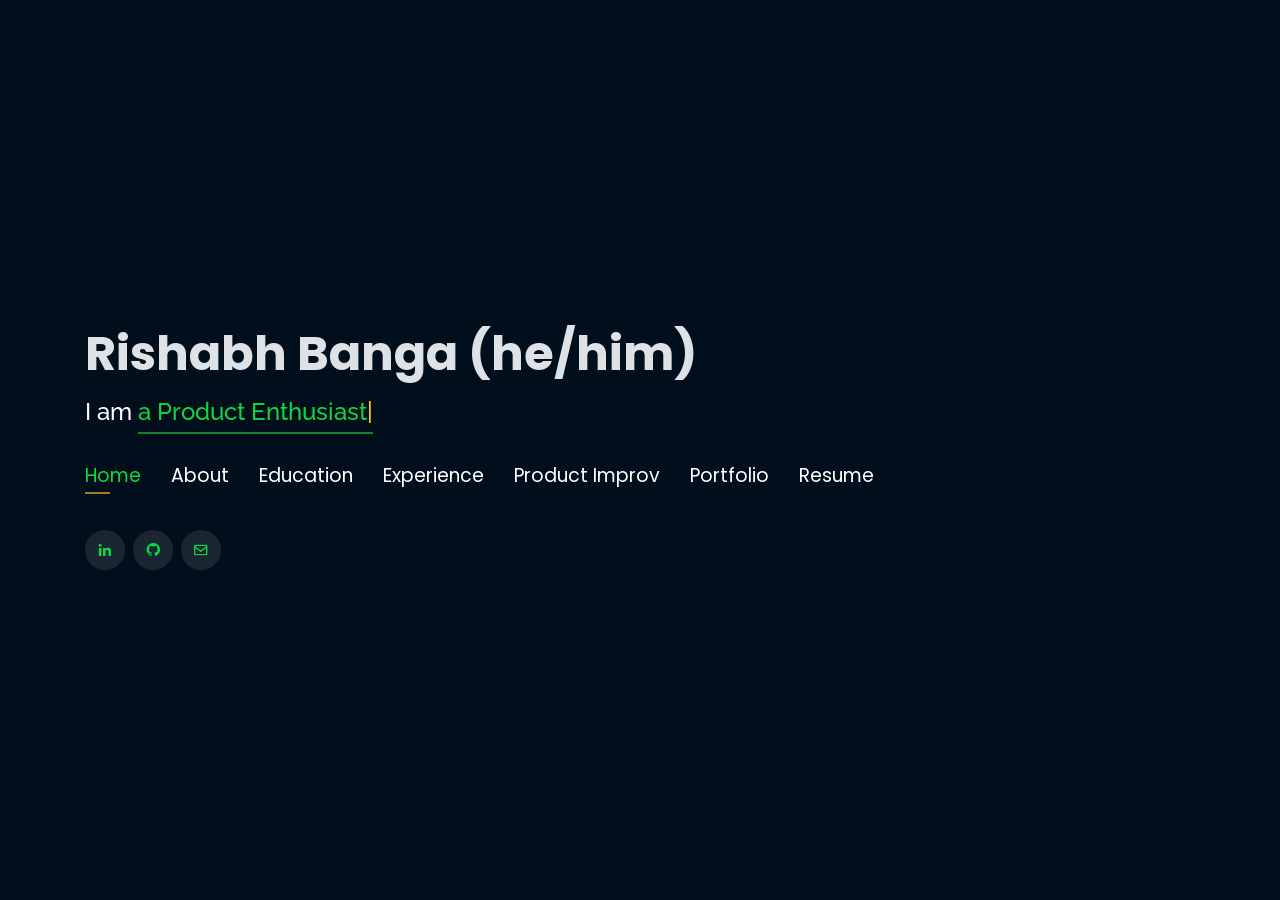
==== index.html @ 18cd90dc "Update index.html" ====
<!DOCTYPE html>
<html lang="en">

<head>
    <link rel="icon" type="image/png" href="/asests/img/favicon.png" />
    <meta charset="utf-8">
    <meta content="width=device-width, initial-scale=1.0" name="viewport">
    <title>Rishabh Banga | Portfolio | AI, ML, Web3, NFT, Marketplace | Product Manager</title>
    <meta name="description" content=" Explore Rishabh Banga's portfolio showcasing projects in AI, ML, Web3, NFT, and Marketplace domains. Experienced Product Manager driving innovation and strategic planning.">
    <meta name="keywords" content="Rishabh Banga, Portfolio, Product Manager, AI, ML, Web3, NFT, Marketplace, TuLearning, NASA, Microsoft, Hacker's Tribe Foundation, Ericsson">
    <!-- Google Fonts -->
    <link href="https://fonts.googleapis.com/css?family=Open+Sans:300,300i,400,400i,600,600i,700,700i|Raleway:300,300i,400,400i,500,500i,600,600i,700,700i|Poppins:300,300i,400,400i,500,500i,600,600i,700,700i" rel="stylesheet">
    <!-- Vendor CSS Files -->
    <link href="assets/vendor/bootstrap/css/bootstrap.min.css" rel="stylesheet">
    <link href="assets/vendor/bootstrap-icons/bootstrap-icons.css" rel="stylesheet">
    <link href="assets/vendor/boxicons/css/boxicons.min.css" rel="stylesheet">
    <link href="assets/vendor/venobox/venobox.css" rel="stylesheet">
    <!-- Template Main CSS File -->
    <link href="assets/css/style.css" rel="stylesheet">
    <!-- =======================================================
  * Template Name: Personal - v1.0.1
  * Template URL: https://bootstrapmade.com/personal-free-resume-bootstrap-template/
  * Author: BootstrapMade.com
  * License: https://bootstrapmade.com/license/
  ======================================================== -->
</head>

<body>
    <!-- ======= Header ======= -->
    <header id="header" class="header-tops">
        <div id="tsparticles"></div>
        <div class="container">
            <h1><a href="index.html">Rishabh Banga (he/him)</a></h1>
            <h2 style="color:#fff">I am <span class="typing" style="color:#12D640"></span></h2>
            <nav class="nav-menu d-none d-lg-block">
                <ul>
                    <li class="active"><a href="#header"> <span>Home</span></a></li>
                    <li><a href="#about"><span>About</span></a></li>
                    <li><a href="#education"> <span>Education</span></a></li>
                    <li><a href="#experience"> <span>Experience</span></a></li>
                    <li><a href="#improv"> <span>Product Improv</span></a></li>
                    <li><a href="#portfolio"> <span>Portfolio</span></a></li>
                    
                    <!-- <li><a href="#skills"> <span>Skills</span></a></li> -->
                    <li><a href="https://bit.ly/42FSwHD" target="_blank"> <span>Resume</span></a></li>
                    <!-- <li><a href="#contact"> <span>Contact</span></a></li> -->
                    <!-- TODO - Community Involvement & Awards? -->
                </ul>
            </nav><!-- .nav-menu -->
            <div class="social-links">
                <a href="https://www.linkedin.com/in/rishabhbanga" target="_blank" class="linkedin"><i class="bx bxl-linkedin"></i></a>
                <a href="https://www.github.com/rishabhbanga" target="_blank" class="github"><i class="bx bxl-github"></i></a>
                <a href="mailto:rishabhbanga@cmu.edu" target="_blank" class="info-box"><i class="bx bx-envelope"></i></a>
                <!-- <a href="tel:+16502907929" target="_blank" class="info-box"><i class="bx bx-phone-call"></i></a> -->
            </div>
        </div>
    </header><!-- End Header -->
    <!-- ======= About Section ======= -->
    <section id="about" class="about">
        <!-- ======= About Me ======= -->
        <div class="about-me container">
            <div class="section-title">
                <h2>About</h2>
            </div>
            <div class="row">
                <div class="col-lg-4" data-aos="fade-right">
                    <img src="assets/img/me.png" class="img-fluid" alt="">
                </div>
                <div class="col-lg-8 pt-4 pt-lg-0 content" data-aos="fade-left">
                    <h3>Rishabh Banga: Passionate Product Manager and Tech Innovator</h3>
                    <p>Rishabh is a dynamic and innovative product manager with a proven track record of spearheading successful projects and ventures across diverse industries. With eight years of professional experience as a Founder, Engineer, and Product Manager, Rishabh has emerged as a thought leader in the tech industry.</p>

                    <p>Currently leading product development at TuLearning, Rishabh has demonstrated his ability to navigate complex challenges and drive strategic initiatives. He has led the product roadmap and life cycle for a multi-platform B2B marketplace for AI Avatar solutions, showcasing his expertise in product strategy and execution.</p>

                    <p>Throughout his career, Rishabh has been deeply committed to user-centricity, sustainability, and innovation. Whether it's validating proof of concepts, leading automation projects, or mentoring student teams, he consistently seeks to push boundaries and deliver impactful solutions.</p>

                    <p>Rishabh's passion for innovation extends beyond his professional endeavors. As a graduate student at Carnegie Mellon University, he has collaborated on cutting-edge projects, including creating user personas and high-fidelity prototypes for Web 3 and AI products. He has also explored the emerging space of Web3 (Non-Fungible tokens) through independent studies, showcasing his adaptability and eagerness to stay at the forefront of technological advancements.</p>

                    <p>As co-founder of IntelliGen, he spearheads a vibrant AI community connecting researchers, founders, and other ecosystem players, achieving an impressive 20% monthly growth. Recognized as a leader in innovation, Rishabh is a proud member of the prestigious Intel Software Innovator Program, where he showcases cutting-edge tech. Moreover, he passionately mentors startups as part of Hack for Earth, Baylor University, and MIT Solve, driving global social impact innovation.</p>

                    <div class="row">
                        <div class="col-lg-6">
                            <ul>
                                <li><i class="icofont-rounded-right"></i> <strong>Location:</strong> Bay Area, CA</li>
                            </ul>
                        </div>
                        <div class="col-lg-6">
                            <ul>
                                <li><i class="icofont-rounded-right"></i> <strong>Email:</strong> rishabhbangaa@gmail.com</li>
                            </ul>
                        </div>
                    </div>
                </div>
            </div>
        </div><!-- End About Me -->
        <!-- ======= Interests ======= -->
        <div class="interests container">
            <div class="section-title">
                <h2>Interests</h2>
            </div>
            <div class="row">
                <div class="col-lg-3 col-md-4">
                    <div class="icon-box">
                        <i class="ri-global-line" style="color: #ffbb2c;"></i>
                        <h3>Social Impact</h3>
                    </div>
                </div>
                <div class="col-lg-3 col-md-4 mt-4 mt-md-0">
                    <div class="icon-box">
                        <i class="ri-database-2-line" style="color: #5578ff;"></i>
                        <h3>UN 17 SDGs</h3>
                    </div>
                </div>
                <div class="col-lg-3 col-md-4 mt-4 mt-md-0">
                    <div class="icon-box">
                        <i class="ri-camera-3-line" style="color: #e80368;"></i>
                        <h3>Robotics</h3>
                    </div>
                </div>
                <div class="col-lg-3 col-md-4 mt-4 mt-lg-0">
                    <div class="icon-box">
                        <i class="ri-english-input" style="color: #1c7d32;"></i>
                        <h3>Internet of Things</h3>
                    </div>
                </div>
             </div>
            <div class="row mt-4">
                <div class="col-lg-3 col-md-4">
                    <div class="icon-box">
                        <i class="ri-global-line" style="color: #ffbb2c;"></i>
                        <h3>Automation</h3>
                    </div>
                </div>
                <div class="col-lg-3 col-md-4 mt-4 mt-md-0">
                    <div class="icon-box">
                        <i class="ri-database-2-line" style="color: #5578ff;"></i>
                        <h3>Artificial Intelligence</h3>
                    </div>
                </div>
                <div class="col-lg-3 col-md-4 mt-4 mt-md-0">
                    <div class="icon-box">
                        <i class="ri-camera-3-line" style="color: #e80368;"></i>
                        <h3>NFTs</h3>
                    </div>
                </div>
                <div class="col-lg-3 col-md-4 mt-4 mt-lg-0">
                    <div class="icon-box">
                        <i class="ri-english-input" style="color: #1c7d32;"></i>
                        <h3>Scuba Diving</h3>
                    </div>
                </div>
             </div>
        </div><!-- End Interests -->
    </section><!-- End About Section -->
    <!-- ======= Education Section ======= -->
    <section id="education" class="education">
        <div class="container">
            <div class="section-title">
                <h2>Education</h2>
            </div>
            <div class="row">
                <div class="col-lg-12" data-aos="fade-up" style="display: inline-block;">
                    <div class="col-md-3 mt-3 mt-md-0 icon-box" data-aos="fade-up" data-aos-delay="100" style="padding:0px 0px;padding-bottom: 5px;display: inline-block;">
                        <img src="assets/img/education/cmu.png" class="img-fluid" alt="">
                        <h5 style="text-align:center;color:#fff;padding: 5px 10px;">M.S. Software Management</h5>
                        <h6 style="text-align:center;padding: 0px 10px;">May 2021 - Present</h6>
<!--                         <h6 style="text-align:left;color:#fff;padding: 0px 10px;">Relevant Positions</h6>
                        <ul style="text-align:left;color:#fff;">
                            <li>Organizational Behavior for High Tech Industries</li>
                        </ul> -->
                    </div>
                    <div class="col-md-3 mt-3 mt-md-0 icon-box" data-aos="fade-up" data-aos-delay="100" style="padding:0px 0px;padding-bottom: 5px;display: inline-block;">
                        <img src="assets/img/education/iitd.png" class="img-fluid" alt="">
                        <h5 style="text-align:center;color:#fff;padding: 5px 10px;">Executive Management Programme</h5>
                        <h6 style="text-align:center;padding: 0px 10px;">January 2019 - July 2019</h6>
<!--                         <h6 style="text-align:left;color:#fff;padding: 0px 10px;">Relevant Positions</h6>
                        <ul style="text-align:left;color:#fff;">
                            <li>Strategic Innovations</li>
                        </ul> -->
                    </div>
                    <div class="col-md-3 mt-3 mt-md-0 icon-box" data-aos="fade-up" data-aos-delay="100" style="padding:0px 0px;padding-bottom: 5px;display: inline-block;">
                        <img src="assets/img/education/amity.png" class="img-fluid" alt="">
                        <h5 style="text-align:center;color:#fff;padding: 5px 10px;">B.Tech. Computer Science and Engineering</h5>
                        <h6 style="text-align:center;padding: 0px 10px;">Aug 2011 - May 2015</h6>
<!--                         <h6 style="text-align:left;color:#fff;padding: 0px 10px;">Relevant Positions</h6>
                        <ul style="text-align:left;color:#fff;">
                            <li>Mobile Application Development</li>
                        </ul> -->
                    </div>
                </div>
            </div>
        </div>
        <div class="portfolio">
            <div class="container">
                <div class="section-title">
                    <h2>Certification</h2>
                </div>
                <div class="row portfolio-container" style="position: relative; height: 437.75px;">
                    <div class="col-lg-3 col-md-6 portfolio-item filter-app" style="position: absolute; left: 0px; top: 0px;">
                        <div class="portfolio-wrap">
                            <img src="assets/img/certification/udacity.png" class="img-fluid" alt="">
                            <div class="portfolio-info">
                                <h4>AI Product Manager Nanodegree by Udacity</h4>
                            </div>
                        </div>
                    </div>
                    <div class="col-lg-3 col-md-6 portfolio-item filter-app" style="position: absolute; left: 370px; top: 0px;">
                        <div class="portfolio-wrap">
                            <img src="assets/img/certification/apmg.png" class="img-fluid" alt="">
                            <div class="portfolio-info">
                                <h4>ITIL Foundation by APMG</h4>
                            </div>
                        </div>
                    </div>
                    <div class="col-lg-3 col-md-6 portfolio-item filter-app" style="position: absolute; left: 740px; top: 0px;">
                        <div class="portfolio-wrap">
                            <img src="assets/img/certification/vmware.png" class="img-fluid" alt="">
                            <div class="portfolio-info">
                                <h4>VMware vSphere: Install, Configure, Manage [V6]</h4>
                            </div>
                        </div>
                    </div>
                    <div class="col-lg-3 col-md-6 portfolio-item filter-project" style="position: absolute; left: 0px; top: 218.875px;">
                        <div class="portfolio-wrap">
                            <img src="assets/img/certification/bsi.png" class="img-fluid" alt="">
                            <div class="portfolio-info">
                                <h4>Six Sigma Green Belt by BSI</h4>
                            </div>
                        </div>
                    </div>
                </div>
            </div>
        </div>
    </section>
    <!-- End Education Section -->
    <!-- Start Experience Section -->
    <section id="experience" class="services">
        <div class="container">
            <div class="section-title">
                <h2>Experience</h2>
            </div>
            <div class="row">
                <div class="col-lg-12" data-aos="fade-up">
                    <div class="col-md-12 mt-4 mt-md-0 icon-box" data-aos="fade-up" data-aos-delay="100">
                        <h4 style="text-align:left;"><a href="" style="color:#12d640">TuLearning</a><br> </h4>
                        <h5 style="text-align:left;">Product Manager | Remote</h5>
                        <p style="text-align:left;color:#fff"><em>January 2023 - Current</em></p>
                        <ul style="text-align:left;">
                            <li>Spearheaded the development of a multi-platform (Android, iOS, and Web) B2C marketplace, focusing on B2B for licensing AI Avatar solutions.</li>
                            <li>Conducted extensive market research and user acceptance tests, leading to the formulation of a beta program with measurable OKRs and KPIs.</li>
                            <li>Oversaw design and API optimizations, resulting in a 43% improvement in load time.</li>
                            <li>Formulated and executed a Go-to-Market (GTM) strategy, contributing to a 15% increase in user retention through A/B testing on the app's UI design.</li>
                        </ul>
                    </div>
                    <!-- NASA -->
                    <div class="col-md-12 mt-4 mt-md-0 icon-box" data-aos="fade-up" data-aos-delay="100">
                        <h4 style="text-align:left;"><a href="" style="color:#12d640">NASA</a><br> </h4>
                        <h5 style="text-align:left;">Technical Program Manager (Capstone project) | Mountain View, CA</h5>
                        <p style="text-align:left;color:#fff"><em>August 2022 – December 2022</em></p>
                        <ul style="text-align:left;">
                            <li>Oversaw the investigation and integration of a machine learning method (from scratch) with a team of six student developers that could solve the complex transportation logistics problem of surface movement of aircraft at a busy airport such as SFO.</li>
                            <li>Worked with NASA researchers to create a product specification document and roadmap detailing the scope, schedule, and potential improvement in performance by 20%.</li>
   
                        </ul>
                    </div>
                    <!-- Microsoft -->
                    <div class="col-md-12 mt-4 mt-md-0 icon-box" data-aos="fade-up" data-aos-delay="100">
                        <h4 style="text-align:left;"><a href="" style="color:#12d640">Microsoft</a><br> </h4>
                        <h5 style="text-align:left;">Product Manager Intern | Redmond, WA</h5>
                        <p style="text-align:left;color:#fff"><em>June 2022 – August 2022</em></p>
                        <ul style="text-align:left;">
                            <li>Secured buy-in for two ideas, including the integration of an ML-powered recommendation system into a multi-platform B2C product projected to generate $0.5B in revenue and increase customer engagement by 25%.</li>
                            <li>Enhanced the current offerings of supported devices by establishing a pipeline for integration-supported OEM devices, starting with launching the first Microsoft branded product, the Ocean plastic mouse, into the Surface app.</li>
                        </ul>
                    </div>
                    <!-- Nifty Comedians -->
                    <div class="col-md-12 mt-4 mt-md-0 icon-box" data-aos="fade-up" data-aos-delay="100">
                        <h4 style="text-align:left;"><a href="#" style="color:#12d640">Nifty Comedians</a><br> </h4>
                        <h5 style="text-align:left;">Product Manager | Remote, USA</h5>
                        <p style="text-align:left;color:#fff"><em>September 2021 – May 2022</em></p>
                        <ul style="text-align:left;">
                            <li>Conducted competitor research and 10+ validation interviews to supervise the creation of a Web3-powered marketplace for Comedians, which grew 20% month over month.</li>
                        </ul>
                    </div>
                    <!-- HTF -->                    
                    <div class="col-md-12 mt-4 mt-md-0 icon-box" data-aos="fade-up" data-aos-delay="100">
                        <h4 style="text-align:left;"><a href="" style="color:#12d640">Hacker’s Tribe Foundation</a><br> </h4>
                        <h5 style="text-align:left;">Head of Product | Noida, India</h5>
                        <p style="text-align:left;color:#fff"><em>February 2020 – August 2021</em></p>
                        <ul style="text-align:left;">
                            <li>Managed a 15-member team across engineering, R&D, sales, and design to lead the creation of a sustainability-focused B2B2C marketplace community.</li>
                            <li>Conducted market research and user interviews to guide product development and tailored solutions for end-users.</li>
                            <li>Utilized scrum methodology for continuous experimentation and evolving GTM strategy, leading to expansion to 70 colleges across 63% of India within 1.5 years.</li>
                            <li>Forged strategic partnerships, resulting in a 50% increase in new business opportunities.</li>
                        </ul>
                    </div>
                    <!-- Ericsson (Product Manager) -->
                    <div class="col-md-12 mt-4 mt-md-0 icon-box" data-aos="fade-up" data-aos-delay="100">
                        <h4 style="text-align:left;"><a href="" style="color:#12d640">Ericsson</a><br> </h4>
                        <h5 style="text-align:left;">Product Manager | Gurugram, India</h5>
                        <p style="text-align:left;color:#fff"><em>May 2017 – January 2020</em></p>
                        <ul style="text-align:left;">
                            <li>Worked on enhancement studies and Proof of Concepts, including proposing and supervising the creation of an API performance tool.</li>
                            <li>Lead end-to-end solutioning with a team for an API Performance Testing tool, leading to a 78% reduction in time spent.</li>
                            <li>Conducted feasibility tests and integration analyses of analytics tools into Ericsson’s legacy systems.</li>
                            <li>Performed journey design and data analytics to solve and analyze various aspects of clients' spectrum assets.</li>
                        </ul>
                    </div>
                    <!-- Ericsson (Software Engineer) -->
                    <div class="col-md-12 mt-4 mt-md-0 icon-box" data-aos="fade-up" data-aos-delay="100">
                        <h4 style="text-align:left;"><a href="" style="color:#12d640">Ericsson</a><br> </h4>
                        <h5 style="text-align:left;">Software Engineer | Noida, India</h5>
                        <p style="text-align:left;color:#fff"><em>September 2015 – April 2017</em></p>
                        <ul style="text-align:left;">
                            <li>Worked on tech innovation initiatives ranging from automation to system performance improvement for Ericsson’s pre-paid charging system using RPA (UiPath), Python, and Shell scripting, leading to a 75% growth in code-base coverage.</li>
                            <li>Onboarded two Contact Center Server sites into global support, including overlooking knowledge base creation.</li>
                            <li>Led a four-member team to create a simulator, eventually reducing the virtual machine consumption by 25%.</li>
                        </ul>
                    </div>
                    <!-- Alpha Rotors -->
                    <div class="col-md-12 mt-4 mt-md-0 icon-box" data-aos="fade-up" data-aos-delay="100">
                        <h4 style="text-align:left;"><a href="" style="color:#12d640">Alpha Rotors</a><br> </h4>
                        <h5 style="text-align:left;">Co-founder | Noida, India</h5>
                        <p style="text-align:left;color:#fff"><em>August 2014 – September 2015</em></p>
                        <ul style="text-align:left;">
                            <li>Worked on pilot projects to study and verify the feasibility of integrating drones across various verticals.</li>
                        </ul>
                    </div>
                </div>
            </div>
        </div>
    </section>
    <!-- End Experience Section -->
    <!-- Start Product Improv Section -->
    <section id="improv" class="portfolio">
    <div class="container">
        <div class="section-title">
        </div>
        <div class="row">
            <div class="col-lg-12 d-flex justify-content-center">
                <ul id="portfolio-flters">
                    <li data-filter="*" class="filter-active">All</li>
                    <li data-filter=".filter-mockups">Figma Mockups</li>
                    <li data-filter=".filter-ml">AI/ML Projects</li>
                    <li data-filter=".filter-mobile-app">Mobile Apps</li>
                    <li data-filter=".filter-web3-nft">Web3/NFT Projects</li>
                    <li data-filter=".filter-marketplace">Marketplace Solutions</li>
                    <li data-filter=".filter-internal-tools">Internal Tools</li>
                    <li data-filter=".filter-gaming">Gaming</li>
                    <li data-filter=".filter-retail">Retail</li>
                </ul>
            </div>
        </div>
        <div class="row portfolio-container">
            <!-- Pokémon Go -->
            <div class="col-lg-6 col-md-4 portfolio-item filter-mockups filter-gaming">
               <div class="portfolio-wrap">
                <center>
                    <h4>Pokémon Go</h4>
                    <h5>User Experience Improvement</h5>
                </center>
                    <img src="assets/img/prodimprov/screen-route-error.png" class="img-fluid" alt="Pokémon Go Routes Error screen"> 
                    <div class="portfolio-info">
                        <p>Improving multi-feature User Experience - Routes & Team Rocket</p>
                        <div class="portfolio-links">
                            <a href="https://docs.google.com/document/d/12oatQCHiUsOJ55Pa0pibMBwQYL6LoH6X/edit?usp=drive_link&ouid=115070302947657161354&rtpof=true&sd=true" title="View PRD" target=”_blank”><i class="bx bx-link"></i></a>
                            </a> 
                        </div>
                   </div>
               </div>
            </div>
        </div>
    </div>
    </section>
    <!-- End Project Section -->
    <!-- Start Portfolio Section -->
    <section id="portfolio" class="portfolio">
    <div class="container">
        <div class="section-title">
        </div>
        <div class="row">
            <div class="col-lg-12 d-flex justify-content-center">
                <ul id="portfolio-flters">
                    <li data-filter="*" class="filter-active">All</li>
                    <li data-filter=".filter-mockups">Figma Mockups</li>
                    <li data-filter=".filter-ml">AI/ML Projects</li>
                    <li data-filter=".filter-mobile-app">Mobile Apps</li>
                    <li data-filter=".filter-web3-nft">Web3/NFT Projects</li>
                    <li data-filter=".filter-marketplace">Marketplace Solutions</li>
                    <li data-filter=".filter-internal-tools">Internal Tools</li>
                    <li data-filter=".filter-gaming">Gaming</li>
                    <li data-filter=".filter-retail">Retail</li>
                </ul>
            </div>
        </div>
        <div class="row portfolio-container">
            <!-- EntertainMint -->
            <div class="col-lg-6 col-md-4 portfolio-item filter-web3-nft filter-mockups filter-gaming">
               <div class="portfolio-wrap">
                <center>
                    <h4>EntertainMint</h4>
                    <h5>College project</h5>
                </center>
                    <img src="assets/img/projects/nft-game-mockup.png" class="img-fluid" alt="EntertainMint Mockup">
                    <div class="portfolio-info">
                        <p>Revitalize Retro Games with NFTs</p>
                        <div class="portfolio-links">
                            <a href="https://www.figma.com/proto/bOYMCYNSvhzB0YWynZgJtA/EntertainMint?node-id=1%3A247&scaling=scale-down&page-id=0%3A1&starting-point-node-id=1%3A247" title="View App mockup" target=”_blank”><i class="bx bx-link"></i></a>
                            </a> 
                        </div>
                   </div>
               </div>
            </div>
            <!-- Mominto -->
            <div class="col-lg-6 col-md-4 portfolio-item filter-web3-nft filter-mockups">
               <div class="portfolio-wrap">
                <center>
                    <h4>Mominto</h4>
                    <h5>College project</h5>
                </center>
                    <img src="assets/img/projects/nft-art-mockup.png" class="img-fluid" alt="Mominto Mockup"> 
                    <div class="portfolio-info">
                        <p>Decentralizing Art using NFTs</p>
                       <div class="portfolio-links">
                            <a href="https://www.figma.com/file/DcsimYCBQ0Z3jKwEZiOjGs/User-Persona-Free-Template-(Community)?node-id=1%3A2" title="View User Personas - NFT Novice" target=”_blank”><i class="bx bx-link"></i></a>
                            </a>
                       </div>
                   </div>
               </div>
            </div>
            <!-- Nifty Comedians - Independent study -->
            <div class="col-lg-6 col-md-4 portfolio-item filter-web3-nft filter-mockups">
               <div class="portfolio-wrap">
                <center>
                    <h4>Nifty Comedians</h4>
                    <h5>Independent study</h5>
                </center>
                    <img src="assets/img/projects/nc.png" class="img-fluid" alt="Nifty Comedians deliverable"> 
                    <div class="portfolio-info">
                        <p>The Original Comedy NFT Store</p>
                       <div class="portfolio-links">
                            <a href="https://drive.google.com/file/d/1VkuRHQcQzq38Ds2CmsMoCK1KCVKhOQQK/view?usp=drive_link" title="View deliverable" target=”_blank”><i class="bx bx-link"></i></a>
                            </a>
                       </div>
                   </div>
               </div>
            </div>
            <!-- Sayso.ai -->
<!--             <div class="col-lg-4 col-md-6 portfolio-item filter-ml">
               <div class="portfolio-wrap">
                   <img src="img/portfolio/saysoai.jpg" class="img-fluid" alt="Sayso.ai">
                   <div class="portfolio-info">
                       <h4>Sayso.ai</h4>
                       <p>Real-time AI Accent Augmentation</p>
                       <div class="portfolio-links">
                           <a href="#" title="More Details"><i class="bx bx-link"></i></a>
                       </div>
                   </div>
               </div>
            </div>
            <!-- Pneumonia Detection -->
<!--             <div class="col-lg-4 col-md-6 portfolio-item filter-ml">
               <div class="portfolio-wrap">
                   <img src="img/portfolio/pneumonia.jpg" class="img-fluid" alt="Pneumonia Detection">
                   <div class="portfolio-info">
                       <h4>Pneumonia Detection</h4>
                       <p>Medical Image Annotation</p>
                       <div class="portfolio-links">
                           <a href="#" title="More Details"><i class="bx bx-link"></i></a>
                       </div>
                   </div>
               </div>
            </div> -->
            <!-- Pocket gems -->
            <div class="col-lg-6 col-md-4 portfolio-item filter-mockups filter-gaming">
               <div class="portfolio-wrap">
                <center>
                    <h4>Mobile Game Design Analysis</h4>
                    <h5>Industry Project</h5>
                </center>
                    <img src="assets/img/projects/gamingspaceanalysis.png" class="img-fluid" alt="Analysis deliverable"> 
                    <div class="portfolio-info">
                        <p>Mobile Game Design Analysis</p>
                       <div class="portfolio-links">
                            <a href="https://drive.google.com/file/d/1PsmnS-iw_PrPbEz05J4rNrFM0YmpHdcU/view" title="View deliverable" target=”_blank”><i class="bx bx-link"></i></a>
                            </a>
                       </div>
                   </div>
               </div>
            </div>
            <!-- Xtern Coworking App -->
            <div class="col-lg-6 col-md-4 portfolio-item filter-marketplace">
               <div class="portfolio-wrap">
                <center>
                    <h4>Find My Space</h4>
                    <h5>Take home assignment</h5>
                </center>
                   <img src="assets/img/projects/findmyspace.png" class="img-fluid" alt="Xtern Coworking App">
                   <div class="portfolio-info">
                       <p>Coworking space finder</p>
                       <div class="portfolio-links">
                           <a href="https://drive.google.com/file/d/1QA87vVq9e0fx6WrUa8kk_azgMf-YS3SO/view" title="More Details" target=”_blank”><i class="bx bx-link"></i></a>
                       </div>
                   </div>
               </div>
            </div>
        </div>
    </div>
    </section>
    <!-- End Project Section -->
    <!-- Start Skills Section -->
    <section id="skills" class="services">
        <div class="container">
            <div class="section-title">
                <h2>Skills</h2>
            </div>
            <div class="row">
                <div class="col-lg-12" data-aos="fade-up">
                    <div class="col-md-12 mt-4 mt-md-0 icon-box" data-aos="fade-up" data-aos-delay="100" style="background:#fff">
                        <h4 style="text-align:left;color:#09203a">Languages and Databases</h4>
                        <p style="text-align:left;">
                            <img src="https://www.vectorlogo.zone/logos/python/python-horizontal.svg" alt="vectorlogo.zone" height="50" width="150">
                            <img src="https://www.vectorlogo.zone/logos/java/java-horizontal.svg" alt="vectorlogo.zone" height="50" width="120">
                            <img src="https://www.vectorlogo.zone/logos/w3_html5/w3_html5-ar21.svg" alt="vectorlogo.zone">
                            <img src="https://upload.wikimedia.org/wikipedia/commons/d/d5/CSS3_logo_and_wordmark.svg" alt="upload.wikimedia.org" height="60" width="90">
                            <img src="https://www.vectorlogo.zone/logos/mysql/mysql-horizontal.svg" alt="vectorlogo.zone" height="70" width="130">
                            <img src="https://www.vectorlogo.zone/logos/postgresql/postgresql-horizontal.svg" alt="vectorlogo.zone" height="50" width="190">
                        </p>
                    </div>
                    <div class="col-md-12 mt-4 mt-md-0 icon-box" data-aos="lefade-up" data-aos-delay="100" style="background:#fff">
                        <h4 style="text-align:left;color:#09203a">Frameworks</h4>
                        <p style="text-align:left;">
                            <img src="https://www.vectorlogo.zone/logos/pocoo_flask/pocoo_flask-ar21.svg" alt="vectorlogo.zone">
                            <img src="https://www.vectorlogo.zone/logos/djangoproject/djangoproject-ar21.svg" alt="vectorlogo.zone">
                            <img src="https://www.vectorlogo.zone/logos/getbootstrap/getbootstrap-ar21.svg" alt="vectorlogo.zone">
                            <img src="https://www.vectorlogo.zone/logos/tensorflow/tensorflow-ar21.svg" alt="vectorlogo.zone">
                            <img src="https://www.vectorlogo.zone/logos/pytorch/pytorch-ar21.svg" alt="vectorlogo.zone">
                            <img src="https://www.vectorlogo.zone/logos/opencv/opencv-ar21.svg" alt="vectorlogo.zone">
                            <img src="https://upload.wikimedia.org/wikipedia/commons/0/05/Scikit_learn_logo_small.svg" alt="upload.wikimedia.org" width="90" height="70">
                        </p>
                    </div>
                    <div class="col-md-12 mt-4 mt-md-0 icon-box" data-aos="lefade-up" data-aos-delay="100" style="background:#fff">
                        <h4 style="text-align:left;color:#09203a">Tools</h4>
                        <p style="text-align:left;">
                            <img src="https://www.vectorlogo.zone/logos/git-scm/git-scm-ar21.svg" alt="vectorlogo.zone">
                            <img src="https://www.vectorlogo.zone/logos/amazon_aws/amazon_aws-ar21.svg" alt="vectorlogo.zone">
                            <img src="https://www.vectorlogo.zone/logos/heroku/heroku-ar21.svg" alt="vectorlogo.zone">
                            <img src="https://www.vectorlogo.zone/logos/jupyter/jupyter-ar21.svg" alt="vectorlogo.zone">
                        </p>
                    </div>
                </div>
            </div>
        </div>
    </section>
    <!-- End Skills Section -->
    <!-- ======= Contact Section ======= -->
    <section id="contact" class="contact">
        <div class="container">
            <div class="section-title">
                <h2>Contact Me</h2>
            </div>
            <div class="row mt-2">
                <div class="col-md-6 d-flex align-items-stretch">
                    <div class="info-box">
                        <i class="bx bx-map"></i>
                        <h3>My Address</h3>
                        <p>A108 Adam Street, New York, NY 535022</p>
                    </div>
                </div>
                <div class="col-md-6 mt-4 mt-md-0 d-flex align-items-stretch">
                    <div class="info-box">
                        <i class="bx bx-share-alt"></i>
                        <h3>Social Profiles</h3>
                        <div class="social-links">
                            <a href="#" class="twitter"><i class="bi bi-twitter"></i></a>
                            <a href="#" class="facebook"><i class="bi bi-facebook"></i></a>
                            <a href="#" class="instagram"><i class="bi bi-instagram"></i></a>
                            <a href="#" class="google-plus"><i class="bi bi-skype"></i></a>
                            <a href="#" class="linkedin"><i class="bi bi-linkedin"></i></a>
                        </div>
                    </div>
                </div>
                <div class="col-md-6 mt-4 d-flex align-items-stretch">
                    <div class="info-box">
                        <i class="bx bx-envelope"></i>
                        <h3>Email Me</h3>
                        <p>contact@example.com</p>
                    </div>
                </div>
                <div class="col-md-6 mt-4 d-flex align-items-stretch">
                    <div class="info-box">
                        <i class="bx bx-phone-call"></i>
                        <h3>Call Me</h3>
                        <p>+1 5589 55488 55</p>
                    </div>
                </div>
            </div>
            <form action="forms/contact.php" method="post" role="form" class="php-email-form mt-4">
                <div class="row">
                    <div class="col-md-6 form-group">
                        <input type="text" name="name" class="form-control" id="name" placeholder="Your Name" required>
                    </div>
                    <div class="col-md-6 form-group mt-3 mt-md-0">
                        <input type="email" class="form-control" name="email" id="email" placeholder="Your Email" required>
                    </div>
                </div>
                <div class="form-group mt-3">
                    <input type="text" class="form-control" name="subject" id="subject" placeholder="Subject" required>
                </div>
                <div class="form-group mt-3">
                    <textarea class="form-control" name="message" rows="5" placeholder="Message" required></textarea>
                </div>
                <div class="my-3">
                    <div class="loading">Loading</div>
                    <div class="error-message"></div>
                    <div class="sent-message">Your message has been sent. Thank you!</div>
                </div>
                <div class="text-center"><button type="submit">Send Message</button></div>
            </form>
        </div>
    </section><!-- End Contact Section -->
    <!-- Global site tag (gtag.js) - Google Analytics -->
    <script async src="https://www.googletagmanager.com/gtag/js?id=G-ZW0QG7ZLCW"></script>
    <script>
      window.dataLayer = window.dataLayer || [];
      function gtag(){dataLayer.push(arguments);}
      gtag('js', new Date());

      gtag('config', 'G-ZW0QG7ZLCW');
    </script>
    <!-- Vendor JS Files -->
    <script src="assets/vendor/jquery/jquery.min.js"></script>
    <script src="assets/vendor/bootstrap/js/bootstrap.bundle.min.js"></script>
    <script src="assets/vendor/jquery.easing/jquery.easing.min.js"></script>
    <script src="assets/vendor/php-email-form/validate.js"></script>
    <script src="assets/vendor/waypoints/jquery.waypoints.min.js"></script>
    <script src="assets/vendor/counterup/counterup.min.js"></script>
    <script src="assets/vendor/owl.carousel/owl.carousel.min.js"></script>
    <script src="assets/vendor/isotope-layout/isotope.pkgd.min.js"></script>
    <script src="assets/vendor/venobox/venobox.min.js"></script>
    <script src="assets/vendor/typed.js/typed.min.js"></script>
    <script type="text/javascript">
    var typed = new Typed('.typing', {
        strings: ["a Product Enthusiast", "ex-intern at Microsoft and NASA", "an Advisory Board Member", "a Founder", "a Prototyper"],
        loop: true,
        typeSpeed: 35,
        backSpeed: 35
    });
    </script>
    <!-- Template Main JS File -->
    <script src="assets/js/main.js"></script>
</body>

</html>
---- assets/vendor/venobox/venobox.css ----
/* ------ venobox.css --------*/
.vbox-overlay *, .vbox-overlay *:before, .vbox-overlay *:after{
    -webkit-backface-visibility: hidden;
    -webkit-box-sizing:border-box;
    -moz-box-sizing:border-box;
    box-sizing:border-box;
}
.vbox-overlay * { 
    -webkit-backface-visibility: visible;
    backface-visibility: visible;
}
.vbox-overlay{
    display: -webkit-flex;
    display: flex;
    -webkit-flex-direction: column;
    flex-direction: column;
    -webkit-justify-content: center;
    justify-content: center;
    -webkit-align-items: center;
    align-items: center;
    position: fixed;
    left: 0;
    top: 0;
    bottom: 0;
    right: 0;
    z-index: 999999;
}

/* ----- navigation ----- */
.vbox-title{
    width: 100%;
    height: 40px;
    float: left;
    text-align: center;
    line-height: 28px;
    font-size: 12px;
    padding: 6px 50px;
    overflow: hidden;
    position: fixed;
    display: none;
    left: 0;
    z-index: 89;
}
.vbox-close{
    cursor: pointer;
    position: fixed;
    top: -1px;
    right: 0;
    width: 50px;
    height: 40px;
    padding: 6px;
    display: block;
    background-position:10px center;
    overflow: hidden;
    font-size: 24px;
    line-height: 1;
    text-align: center;
    z-index: 99;
}
.vbox-left{
    cursor: pointer;
    position: fixed;
    left: 0;
    height: 40px;
    overflow: hidden;
    line-height: 28px;
    font-size: 12px;
    z-index: 99;
    display: flex;
    align-items:center;
}
.vbox-num{
    display: inline-block;
    margin: 6px 0 6px 15px;
}
/* ----- Social share ----- */
.vbox-share{
    line-height: 28px;
    font-size: 12px;
    overflow: hidden;
    position: fixed;
    left: 0;
    z-index: 98;
    display: flex;
    align-items:center;
    justify-content: center;
    width: 100%;
    text-align: center;
}
.vbox-share svg{
    max-height: 28px;
    width: 28px;
    z-index: 10;
    margin-left: 12px;
    margin-top: 6px;
    margin-bottom: 6px;
    vertical-align: middle;
}


/* ----- navigation ARROWS ----- */
.vbox-next, .vbox-prev{
    position: fixed;
    top: 50%;
    margin-top: -15px;
    overflow: hidden;
    cursor: pointer;
    display: block;
    width: 45px;
    height: 45px;
    z-index: 99;
}
.vbox-next span, .vbox-prev span{
    position: relative;
    width: 20px;
    height: 20px;
    border: 2px solid transparent;
    border-top-color: #B6B6B6;
    border-right-color: #B6B6B6;
    text-indent: -100px;
    position: absolute;
    top: 8px;
    display: block;
}
.vbox-prev{
    left: 15px;
}
.vbox-next{
    right: 15px;
}
.vbox-prev span{
    left: 10px;
    -ms-transform: rotate(-135deg);
    -webkit-transform: rotate(-135deg);
    transform: rotate(-135deg);
}
.vbox-next span{
    -ms-transform: rotate(45deg);
    -webkit-transform: rotate(45deg);
    transform: rotate(45deg);
    right: 10px;
}
/* ------- inline window ------ */
.vbox-inline{
    width: 420px;
    height: 315px;
    height: 70vh;
    padding: 10px;
    background: #fff;
    margin: 0 auto;
    overflow: auto;
    text-align: left;
}
/* ------- Video & iFrames window ------ */
.venoframe{
    max-width: 100%;
    width: 100%;
    border: none;
    width: 100%;
    height: 260px;
    height: 70vh;
}
.venoframe.vbvid{
    height: 260px;
}
@media (min-width: 768px) {
    .venoframe, .vbox-inline{
        width: 90%;
        height: 360px;
        height: 70vh;
    }
    .venoframe.vbvid{
        width: 640px;
        height: 360px;
    }
}
@media (min-width: 992px) {
    .venoframe, .vbox-inline{
        max-width: 1200px;
        width: 80%;
        height: 540px;
        height: 70vh;
    }
    .venoframe.vbvid{
        width: 960px;
        height: 540px;
    }
}
/* 
Please do NOT edit this part! 
or at least read this note: http://i.imgur.com/7C0ws9e.gif
*/
.vbox-open{
    overflow: hidden;
}
.vbox-container{
    position: absolute;
    left: 0;
    right: 0;
    top: 0;
    bottom: 0;
    overflow-x: hidden;
    overflow-y: scroll;
    overflow-scrolling: touch;
    -webkit-overflow-scrolling: touch;
    z-index: 20;
    max-height: 100%;

}

.vbox-content{
    text-align: center;
    float: left;
    width: 100%;
    position: relative;
    overflow: hidden;
    padding: 20px 4%;
}
.vbox-container img{
    max-width: 100%;
    height: auto;
}
.vbox-figlio{
    box-shadow: 0 0 12px rgba(0,0,0,0.19), 0 6px 6px rgba(0,0,0,0.23);
    max-width: 100%;
    text-align: initial;
}
img.vbox-figlio{
    -webkit-user-select: none;
-khtml-user-select: none;
-moz-user-select: none;
-o-user-select: none;
user-select: none;
}
.vbox-content.swipe-left{
    margin-left: -200px !important;
}
.vbox-content.swipe-right{
    margin-left: 200px !important;
}
.vbox-animated{
    webkit-transition: margin 300ms ease-out;
    transition: margin 300ms ease-out;
}

/* ---------- preloader ----------
 * SPINKIT 
 * http://tobiasahlin.com/spinkit/
-------------------------------- */
.sk-double-bounce,.sk-rotating-plane{width:40px;height:40px;margin:40px auto}.sk-rotating-plane{background-color:#333;-webkit-animation:sk-rotatePlane 1.2s infinite ease-in-out;animation:sk-rotatePlane 1.2s infinite ease-in-out}@-webkit-keyframes sk-rotatePlane{0%{-webkit-transform:perspective(120px) rotateX(0) rotateY(0);transform:perspective(120px) rotateX(0) rotateY(0)}50%{-webkit-transform:perspective(120px) rotateX(-180.1deg) rotateY(0);transform:perspective(120px) rotateX(-180.1deg) rotateY(0)}100%{-webkit-transform:perspective(120px) rotateX(-180deg) rotateY(-179.9deg);transform:perspective(120px) rotateX(-180deg) rotateY(-179.9deg)}}@keyframes sk-rotatePlane{0%{-webkit-transform:perspective(120px) rotateX(0) rotateY(0);transform:perspective(120px) rotateX(0) rotateY(0)}50%{-webkit-transform:perspective(120px) rotateX(-180.1deg) rotateY(0);transform:perspective(120px) rotateX(-180.1deg) rotateY(0)}100%{-webkit-transform:perspective(120px) rotateX(-180deg) rotateY(-179.9deg);transform:perspective(120px) rotateX(-180deg) rotateY(-179.9deg)}}.sk-double-bounce{position:relative}.sk-double-bounce .sk-child{width:100%;height:100%;border-radius:50%;background-color:#333;opacity:.6;position:absolute;top:0;left:0;-webkit-animation:sk-doubleBounce 2s infinite ease-in-out;animation:sk-doubleBounce 2s infinite ease-in-out}.sk-chasing-dots .sk-child,.sk-spinner-pulse,.sk-three-bounce .sk-child{background-color:#333;border-radius:100%}.sk-double-bounce .sk-double-bounce2{-webkit-animation-delay:-1s;animation-delay:-1s}@-webkit-keyframes sk-doubleBounce{0%,100%{-webkit-transform:scale(0);transform:scale(0)}50%{-webkit-transform:scale(1);transform:scale(1)}}@keyframes sk-doubleBounce{0%,100%{-webkit-transform:scale(0);transform:scale(0)}50%{-webkit-transform:scale(1);transform:scale(1)}}.sk-wave{margin:40px auto;width:50px;height:40px;text-align:center;font-size:10px}.sk-wave .sk-rect{background-color:#333;height:100%;width:6px;display:inline-block;-webkit-animation:sk-waveStretchDelay 1.2s infinite ease-in-out;animation:sk-waveStretchDelay 1.2s infinite ease-in-out}.sk-wave .sk-rect1{-webkit-animation-delay:-1.2s;animation-delay:-1.2s}.sk-wave .sk-rect2{-webkit-animation-delay:-1.1s;animation-delay:-1.1s}.sk-wave .sk-rect3{-webkit-animation-delay:-1s;animation-delay:-1s}.sk-wave .sk-rect4{-webkit-animation-delay:-.9s;animation-delay:-.9s}.sk-wave .sk-rect5{-webkit-animation-delay:-.8s;animation-delay:-.8s}@-webkit-keyframes sk-waveStretchDelay{0%,100%,40%{-webkit-transform:scaleY(.4);transform:scaleY(.4)}20%{-webkit-transform:scaleY(1);transform:scaleY(1)}}@keyframes sk-waveStretchDelay{0%,100%,40%{-webkit-transform:scaleY(.4);transform:scaleY(.4)}20%{-webkit-transform:scaleY(1);transform:scaleY(1)}}.sk-wandering-cubes{margin:40px auto;width:40px;height:40px;position:relative}.sk-wandering-cubes .sk-cube{background-color:#333;width:10px;height:10px;position:absolute;top:0;left:0;-webkit-animation:sk-wanderingCube 1.8s ease-in-out -1.8s infinite both;animation:sk-wanderingCube 1.8s ease-in-out -1.8s infinite both}.sk-chasing-dots,.sk-spinner-pulse{width:40px;height:40px;margin:40px auto}.sk-wandering-cubes .sk-cube2{-webkit-animation-delay:-.9s;animation-delay:-.9s}@-webkit-keyframes sk-wanderingCube{0%{-webkit-transform:rotate(0);transform:rotate(0)}25%{-webkit-transform:translateX(30px) rotate(-90deg) scale(.5);transform:translateX(30px) rotate(-90deg) scale(.5)}50%{-webkit-transform:translateX(30px) translateY(30px) rotate(-179deg);transform:translateX(30px) translateY(30px) rotate(-179deg)}50.1%{-webkit-transform:translateX(30px) translateY(30px) rotate(-180deg);transform:translateX(30px) translateY(30px) rotate(-180deg)}75%{-webkit-transform:translateX(0) translateY(30px) rotate(-270deg) scale(.5);transform:translateX(0) translateY(30px) rotate(-270deg) scale(.5)}100%{-webkit-transform:rotate(-360deg);transform:rotate(-360deg)}}@keyframes sk-wanderingCube{0%{-webkit-transform:rotate(0);transform:rotate(0)}25%{-webkit-transform:translateX(30px) rotate(-90deg) scale(.5);transform:translateX(30px) rotate(-90deg) scale(.5)}50%{-webkit-transform:translateX(30px) translateY(30px) rotate(-179deg);transform:translateX(30px) translateY(30px) rotate(-179deg)}50.1%{-webkit-transform:translateX(30px) translateY(30px) rotate(-180deg);transform:translateX(30px) translateY(30px) rotate(-180deg)}75%{-webkit-transform:translateX(0) translateY(30px) rotate(-270deg) scale(.5);transform:translateX(0) translateY(30px) rotate(-270deg) scale(.5)}100%{-webkit-transform:rotate(-360deg);transform:rotate(-360deg)}}.sk-spinner-pulse{-webkit-animation:sk-pulseScaleOut 1s infinite ease-in-out;animation:sk-pulseScaleOut 1s infinite ease-in-out}@-webkit-keyframes sk-pulseScaleOut{0%{-webkit-transform:scale(0);transform:scale(0)}100%{-webkit-transform:scale(1);transform:scale(1);opacity:0}}@keyframes sk-pulseScaleOut{0%{-webkit-transform:scale(0);transform:scale(0)}100%{-webkit-transform:scale(1);transform:scale(1);opacity:0}}.sk-chasing-dots{position:relative;text-align:center;-webkit-animation:sk-chasingDotsRotate 2s infinite linear;animation:sk-chasingDotsRotate 2s infinite linear}.sk-chasing-dots .sk-child{width:60%;height:60%;display:inline-block;position:absolute;top:0;-webkit-animation:sk-chasingDotsBounce 2s infinite ease-in-out;animation:sk-chasingDotsBounce 2s infinite ease-in-out}.sk-chasing-dots .sk-dot2{top:auto;bottom:0;-webkit-animation-delay:-1s;animation-delay:-1s}@-webkit-keyframes sk-chasingDotsRotate{100%{-webkit-transform:rotate(360deg);transform:rotate(360deg)}}@keyframes sk-chasingDotsRotate{100%{-webkit-transform:rotate(360deg);transform:rotate(360deg)}}@-webkit-keyframes sk-chasingDotsBounce{0%,100%{-webkit-transform:scale(0);transform:scale(0)}50%{-webkit-transform:scale(1);transform:scale(1)}}@keyframes sk-chasingDotsBounce{0%,100%{-webkit-transform:scale(0);transform:scale(0)}50%{-webkit-transform:scale(1);transform:scale(1)}}.sk-three-bounce{margin:40px auto;width:80px;text-align:center}.sk-three-bounce .sk-child{width:20px;height:20px;display:inline-block;-webkit-animation:sk-three-bounce 1.4s ease-in-out 0s infinite both;animation:sk-three-bounce 1.4s ease-in-out 0s infinite both}.sk-circle .sk-child:before,.sk-fading-circle .sk-circle:before{display:block;border-radius:100%;content:'';background-color:#333}.sk-three-bounce .sk-bounce1{-webkit-animation-delay:-.32s;animation-delay:-.32s}.sk-three-bounce .sk-bounce2{-webkit-animation-delay:-.16s;animation-delay:-.16s}@-webkit-keyframes sk-three-bounce{0%,100%,80%{-webkit-transform:scale(0);transform:scale(0)}40%{-webkit-transform:scale(1);transform:scale(1)}}@keyframes sk-three-bounce{0%,100%,80%{-webkit-transform:scale(0);transform:scale(0)}40%{-webkit-transform:scale(1);transform:scale(1)}}.sk-circle{margin:40px auto;width:40px;height:40px;position:relative}.sk-circle .sk-child{width:100%;height:100%;position:absolute;left:0;top:0}.sk-circle .sk-child:before{margin:0 auto;width:15%;height:15%;-webkit-animation:sk-circleBounceDelay 1.2s infinite ease-in-out both;animation:sk-circleBounceDelay 1.2s infinite ease-in-out both}.sk-circle .sk-circle2{-webkit-transform:rotate(30deg);-ms-transform:rotate(30deg);transform:rotate(30deg)}.sk-circle .sk-circle3{-webkit-transform:rotate(60deg);-ms-transform:rotate(60deg);transform:rotate(60deg)}.sk-circle .sk-circle4{-webkit-transform:rotate(90deg);-ms-transform:rotate(90deg);transform:rotate(90deg)}.sk-circle .sk-circle5{-webkit-transform:rotate(120deg);-ms-transform:rotate(120deg);transform:rotate(120deg)}.sk-circle .sk-circle6{-webkit-transform:rotate(150deg);-ms-transform:rotate(150deg);transform:rotate(150deg)}.sk-circle .sk-circle7{-webkit-transform:rotate(180deg);-ms-transform:rotate(180deg);transform:rotate(180deg)}.sk-circle .sk-circle8{-webkit-transform:rotate(210deg);-ms-transform:rotate(210deg);transform:rotate(210deg)}.sk-circle .sk-circle9{-webkit-transform:rotate(240deg);-ms-transform:rotate(240deg);transform:rotate(240deg)}.sk-circle .sk-circle10{-webkit-transform:rotate(270deg);-ms-transform:rotate(270deg);transform:rotate(270deg)}.sk-circle .sk-circle11{-webkit-transform:rotate(300deg);-ms-transform:rotate(300deg);transform:rotate(300deg)}.sk-circle .sk-circle12{-webkit-transform:rotate(330deg);-ms-transform:rotate(330deg);transform:rotate(330deg)}.sk-circle .sk-circle2:before{-webkit-animation-delay:-1.1s;animation-delay:-1.1s}.sk-circle .sk-circle3:before{-webkit-animation-delay:-1s;animation-delay:-1s}.sk-circle .sk-circle4:before{-webkit-animation-delay:-.9s;animation-delay:-.9s}.sk-circle .sk-circle5:before{-webkit-animation-delay:-.8s;animation-delay:-.8s}.sk-circle .sk-circle6:before{-webkit-animation-delay:-.7s;animation-delay:-.7s}.sk-circle .sk-circle7:before{-webkit-animation-delay:-.6s;animation-delay:-.6s}.sk-circle .sk-circle8:before{-webkit-animation-delay:-.5s;animation-delay:-.5s}.sk-circle .sk-circle9:before{-webkit-animation-delay:-.4s;animation-delay:-.4s}.sk-circle .sk-circle10:before{-webkit-animation-delay:-.3s;animation-delay:-.3s}.sk-circle .sk-circle11:before{-webkit-animation-delay:-.2s;animation-delay:-.2s}.sk-circle .sk-circle12:before{-webkit-animation-delay:-.1s;animation-delay:-.1s}@-webkit-keyframes sk-circleBounceDelay{0%,100%,80%{-webkit-transform:scale(0);transform:scale(0)}40%{-webkit-transform:scale(1);transform:scale(1)}}@keyframes sk-circleBounceDelay{0%,100%,80%{-webkit-transform:scale(0);transform:scale(0)}40%{-webkit-transform:scale(1);transform:scale(1)}}.sk-cube-grid{width:40px;height:40px;margin:40px auto}.sk-cube-grid .sk-cube{width:33.33%;height:33.33%;background-color:#333;float:left;-webkit-animation:sk-cubeGridScaleDelay 1.3s infinite ease-in-out;animation:sk-cubeGridScaleDelay 1.3s infinite ease-in-out}.sk-cube-grid .sk-cube1{-webkit-animation-delay:.2s;animation-delay:.2s}.sk-cube-grid .sk-cube2{-webkit-animation-delay:.3s;animation-delay:.3s}.sk-cube-grid .sk-cube3{-webkit-animation-delay:.4s;animation-delay:.4s}.sk-cube-grid .sk-cube4{-webkit-animation-delay:.1s;animation-delay:.1s}.sk-cube-grid .sk-cube5{-webkit-animation-delay:.2s;animation-delay:.2s}.sk-cube-grid .sk-cube6{-webkit-animation-delay:.3s;animation-delay:.3s}.sk-cube-grid .sk-cube7{-webkit-animation-delay:0ms;animation-delay:0ms}.sk-cube-grid .sk-cube8{-webkit-animation-delay:.1s;animation-delay:.1s}.sk-cube-grid .sk-cube9{-webkit-animation-delay:.2s;animation-delay:.2s}@-webkit-keyframes sk-cubeGridScaleDelay{0%,100%,70%{-webkit-transform:scale3D(1,1,1);transform:scale3D(1,1,1)}35%{-webkit-transform:scale3D(0,0,1);transform:scale3D(0,0,1)}}@keyframes sk-cubeGridScaleDelay{0%,100%,70%{-webkit-transform:scale3D(1,1,1);transform:scale3D(1,1,1)}35%{-webkit-transform:scale3D(0,0,1);transform:scale3D(0,0,1)}}.sk-fading-circle{margin:40px auto;width:40px;height:40px;position:relative}.sk-fading-circle .sk-circle{width:100%;height:100%;position:absolute;left:0;top:0}.sk-fading-circle .sk-circle:before{margin:0 auto;width:15%;height:15%;-webkit-animation:sk-circleFadeDelay 1.2s infinite ease-in-out both;animation:sk-circleFadeDelay 1.2s infinite ease-in-out both}.sk-fading-circle .sk-circle2{-webkit-transform:rotate(30deg);-ms-transform:rotate(30deg);transform:rotate(30deg)}.sk-fading-circle .sk-circle3{-webkit-transform:rotate(60deg);-ms-transform:rotate(60deg);transform:rotate(60deg)}.sk-fading-circle .sk-circle4{-webkit-transform:rotate(90deg);-ms-transform:rotate(90deg);transform:rotate(90deg)}.sk-fading-circle .sk-circle5{-webkit-transform:rotate(120deg);-ms-transform:rotate(120deg);transform:rotate(120deg)}.sk-fading-circle .sk-circle6{-webkit-transform:rotate(150deg);-ms-transform:rotate(150deg);transform:rotate(150deg)}.sk-fading-circle .sk-circle7{-webkit-transform:rotate(180deg);-ms-transform:rotate(180deg);transform:rotate(180deg)}.sk-fading-circle .sk-circle8{-webkit-transform:rotate(210deg);-ms-transform:rotate(210deg);transform:rotate(210deg)}.sk-fading-circle .sk-circle9{-webkit-transform:rotate(240deg);-ms-transform:rotate(240deg);transform:rotate(240deg)}.sk-fading-circle .sk-circle10{-webkit-transform:rotate(270deg);-ms-transform:rotate(270deg);transform:rotate(270deg)}.sk-fading-circle .sk-circle11{-webkit-transform:rotate(300deg);-ms-transform:rotate(300deg);transform:rotate(300deg)}.sk-fading-circle .sk-circle12{-webkit-transform:rotate(330deg);-ms-transform:rotate(330deg);transform:rotate(330deg)}.sk-fading-circle .sk-circle2:before{-webkit-animation-delay:-1.1s;animation-delay:-1.1s}.sk-fading-circle .sk-circle3:before{-webkit-animation-delay:-1s;animation-delay:-1s}.sk-fading-circle .sk-circle4:before{-webkit-animation-delay:-.9s;animation-delay:-.9s}.sk-fading-circle .sk-circle5:before{-webkit-animation-delay:-.8s;animation-delay:-.8s}.sk-fading-circle .sk-circle6:before{-webkit-animation-delay:-.7s;animation-delay:-.7s}.sk-fading-circle .sk-circle7:before{-webkit-animation-delay:-.6s;animation-delay:-.6s}.sk-fading-circle .sk-circle8:before{-webkit-animation-delay:-.5s;animation-delay:-.5s}.sk-fading-circle .sk-circle9:before{-webkit-animation-delay:-.4s;animation-delay:-.4s}.sk-fading-circle .sk-circle10:before{-webkit-animation-delay:-.3s;animation-delay:-.3s}.sk-fading-circle .sk-circle11:before{-webkit-animation-delay:-.2s;animation-delay:-.2s}.sk-fading-circle .sk-circle12:before{-webkit-animation-delay:-.1s;animation-delay:-.1s}@-webkit-keyframes sk-circleFadeDelay{0%,100%,39%{opacity:0}40%{opacity:1}}@keyframes sk-circleFadeDelay{0%,100%,39%{opacity:0}40%{opacity:1}}.sk-folding-cube{margin:40px auto;width:40px;height:40px;position:relative;-webkit-transform:rotateZ(45deg);transform:rotateZ(45deg)}.sk-folding-cube .sk-cube{float:left;width:50%;height:50%;position:relative;-webkit-transform:scale(1.1);-ms-transform:scale(1.1);transform:scale(1.1)}.sk-folding-cube .sk-cube:before{content:'';position:absolute;top:0;left:0;width:100%;height:100%;background-color:#333;-webkit-animation:sk-foldCubeAngle 2.4s infinite linear both;animation:sk-foldCubeAngle 2.4s infinite linear both;-webkit-transform-origin:100% 100%;-ms-transform-origin:100% 100%;transform-origin:100% 100%}.sk-folding-cube .sk-cube2{-webkit-transform:scale(1.1) rotateZ(90deg);transform:scale(1.1) rotateZ(90deg)}.sk-folding-cube .sk-cube3{-webkit-transform:scale(1.1) rotateZ(180deg);transform:scale(1.1) rotateZ(180deg)}.sk-folding-cube .sk-cube4{-webkit-transform:scale(1.1) rotateZ(270deg);transform:scale(1.1) rotateZ(270deg)}.sk-folding-cube .sk-cube2:before{-webkit-animation-delay:.3s;animation-delay:.3s}.sk-folding-cube .sk-cube3:before{-webkit-animation-delay:.6s;animation-delay:.6s}.sk-folding-cube .sk-cube4:before{-webkit-animation-delay:.9s;animation-delay:.9s}@-webkit-keyframes sk-foldCubeAngle{0%,10%{-webkit-transform:perspective(140px) rotateX(-180deg);transform:perspective(140px) rotateX(-180deg);opacity:0}25%,75%{-webkit-transform:perspective(140px) rotateX(0);transform:perspective(140px) rotateX(0);opacity:1}100%,90%{-webkit-transform:perspective(140px) rotateY(180deg);transform:perspective(140px) rotateY(180deg);opacity:0}}@keyframes sk-foldCubeAngle{0%,10%{-webkit-transform:perspective(140px) rotateX(-180deg);transform:perspective(140px) rotateX(-180deg);opacity:0}25%,75%{-webkit-transform:perspective(140px) rotateX(0);transform:perspective(140px) rotateX(0);opacity:1}100%,90%{-webkit-transform:perspective(140px) rotateY(180deg);transform:perspective(140px) rotateY(180deg);opacity:0}}
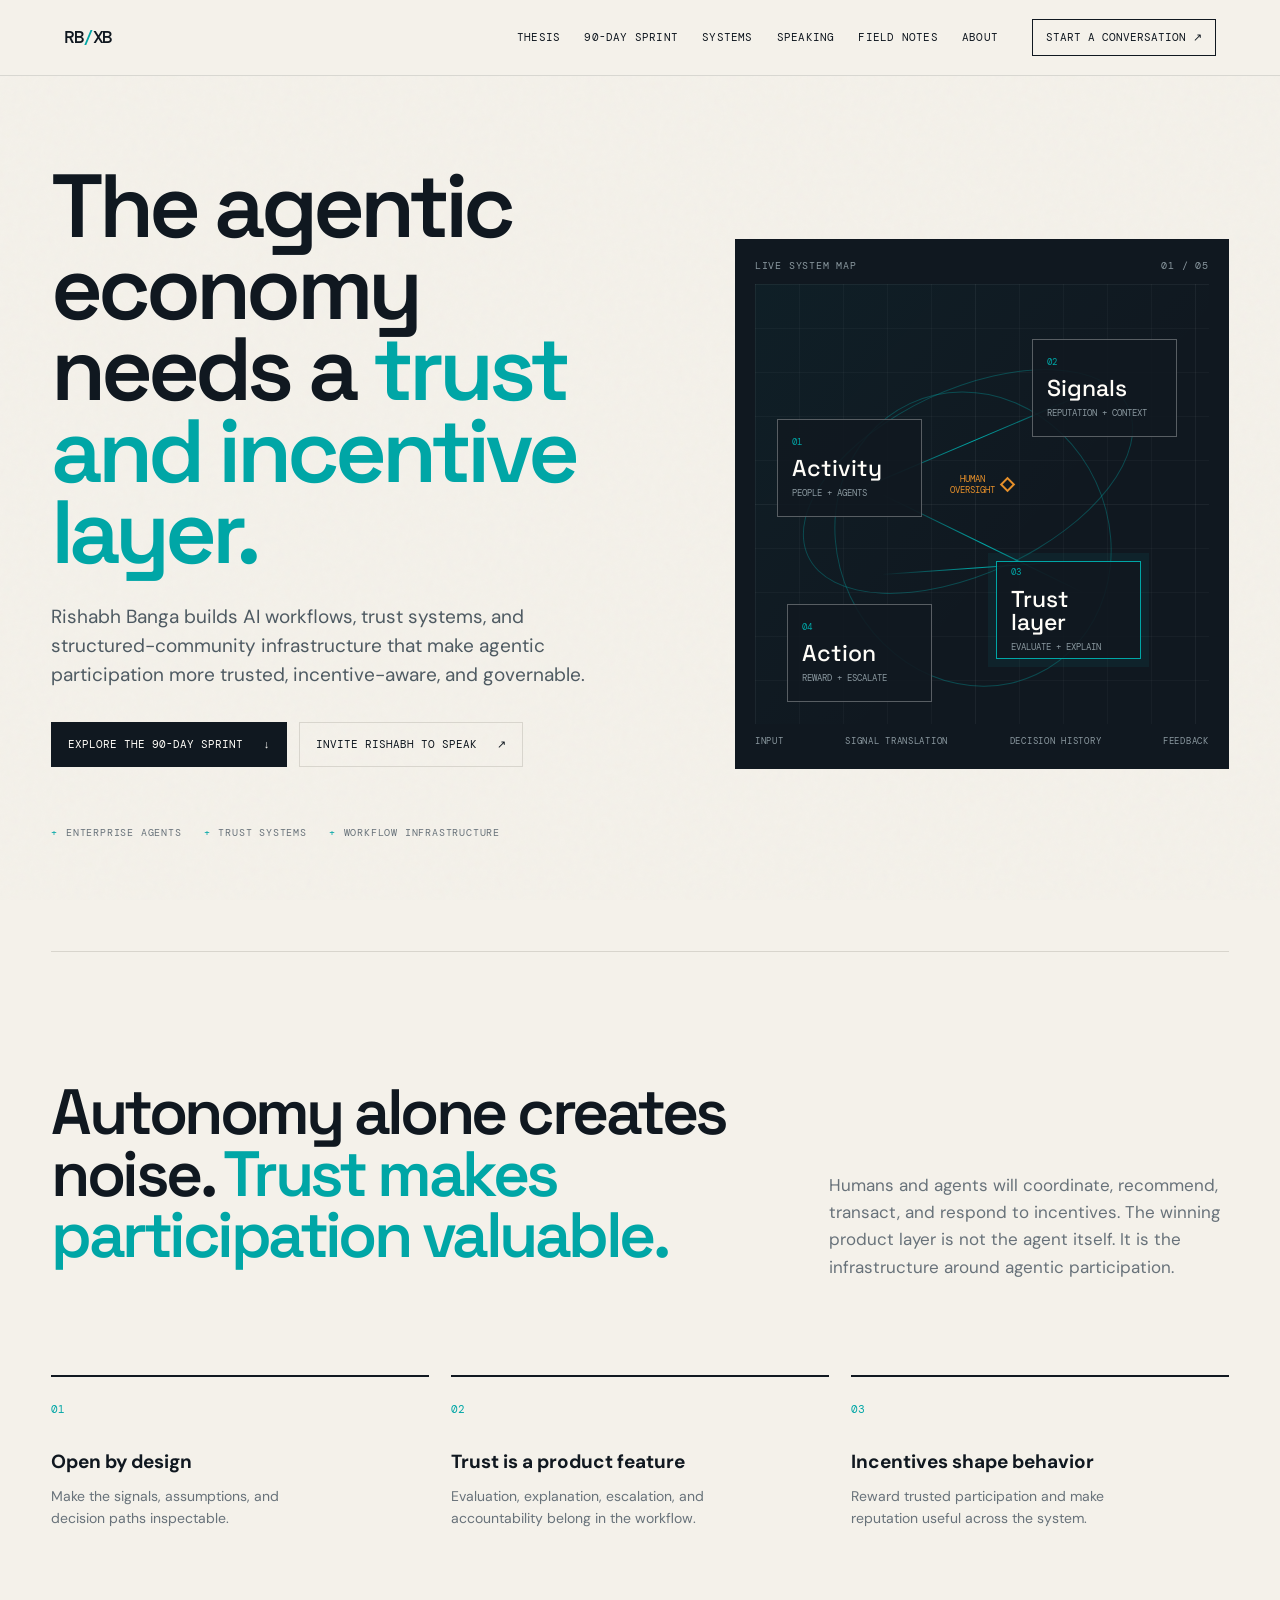
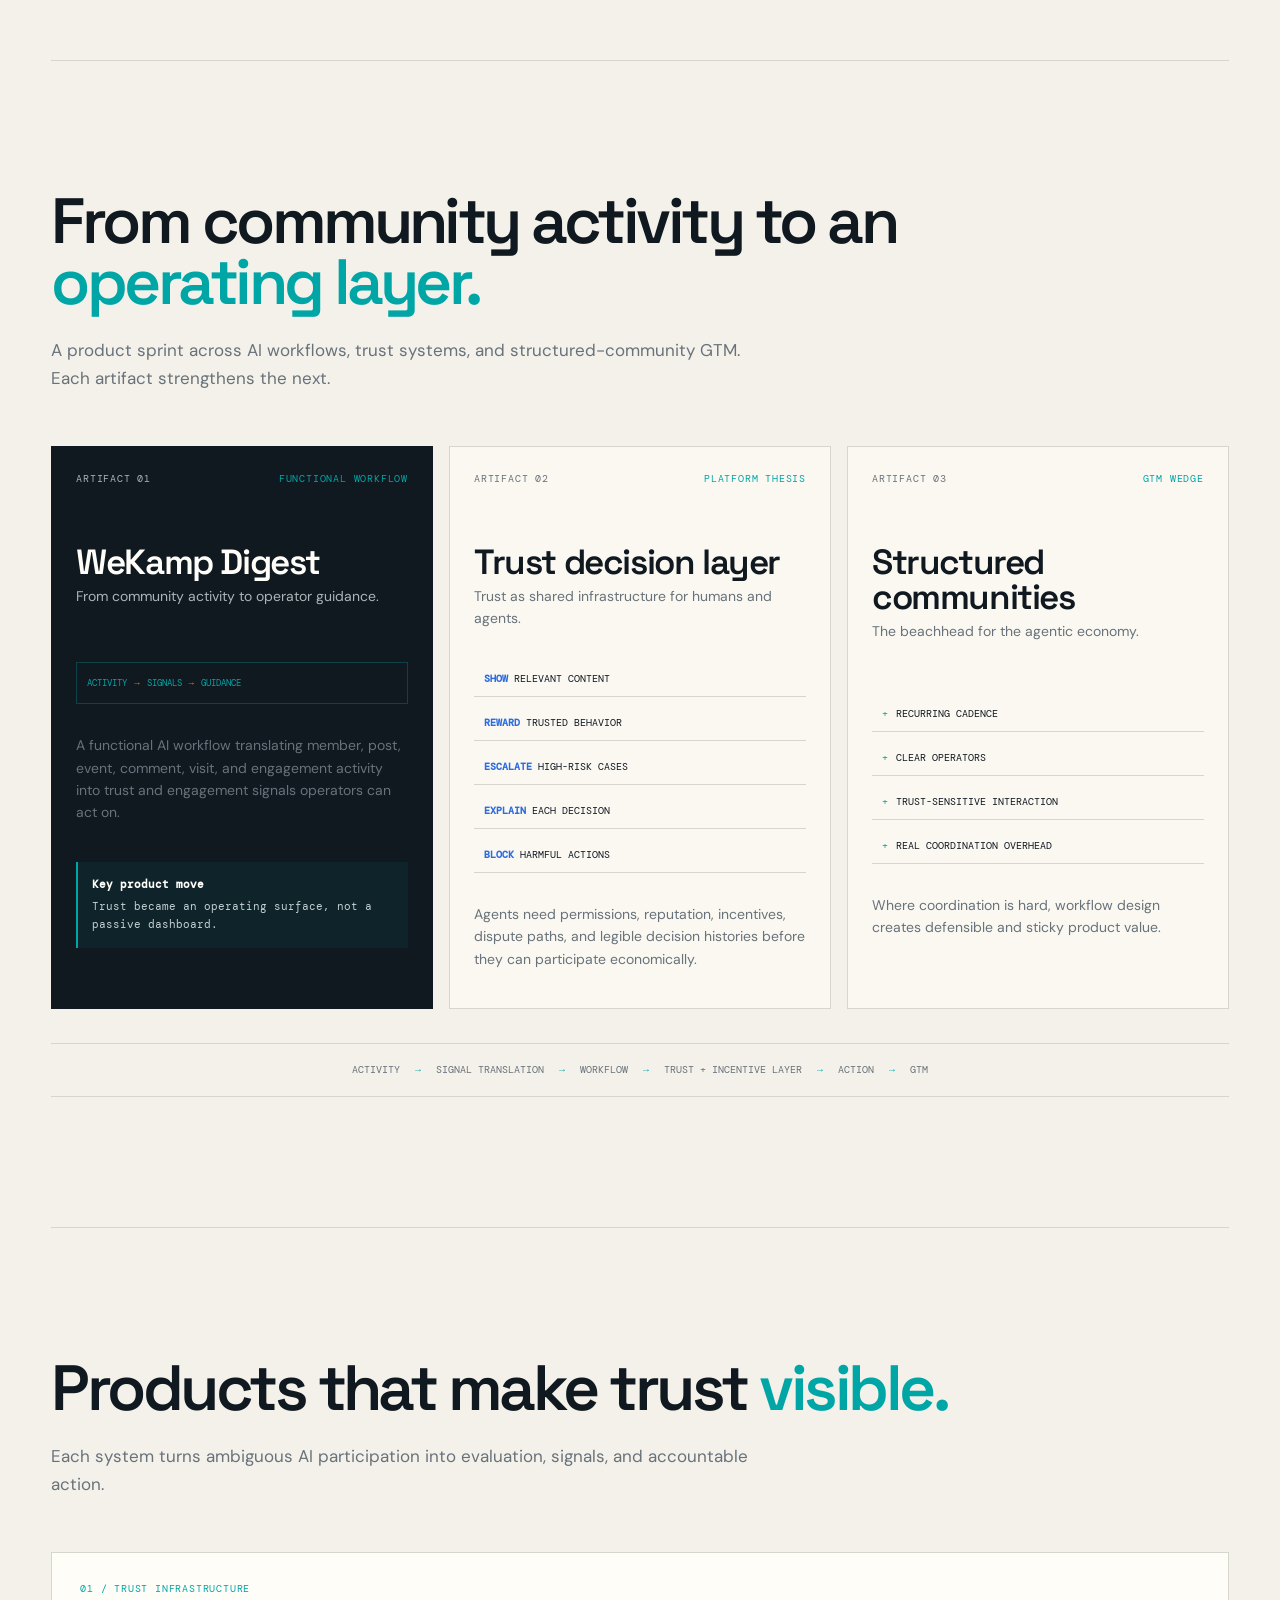
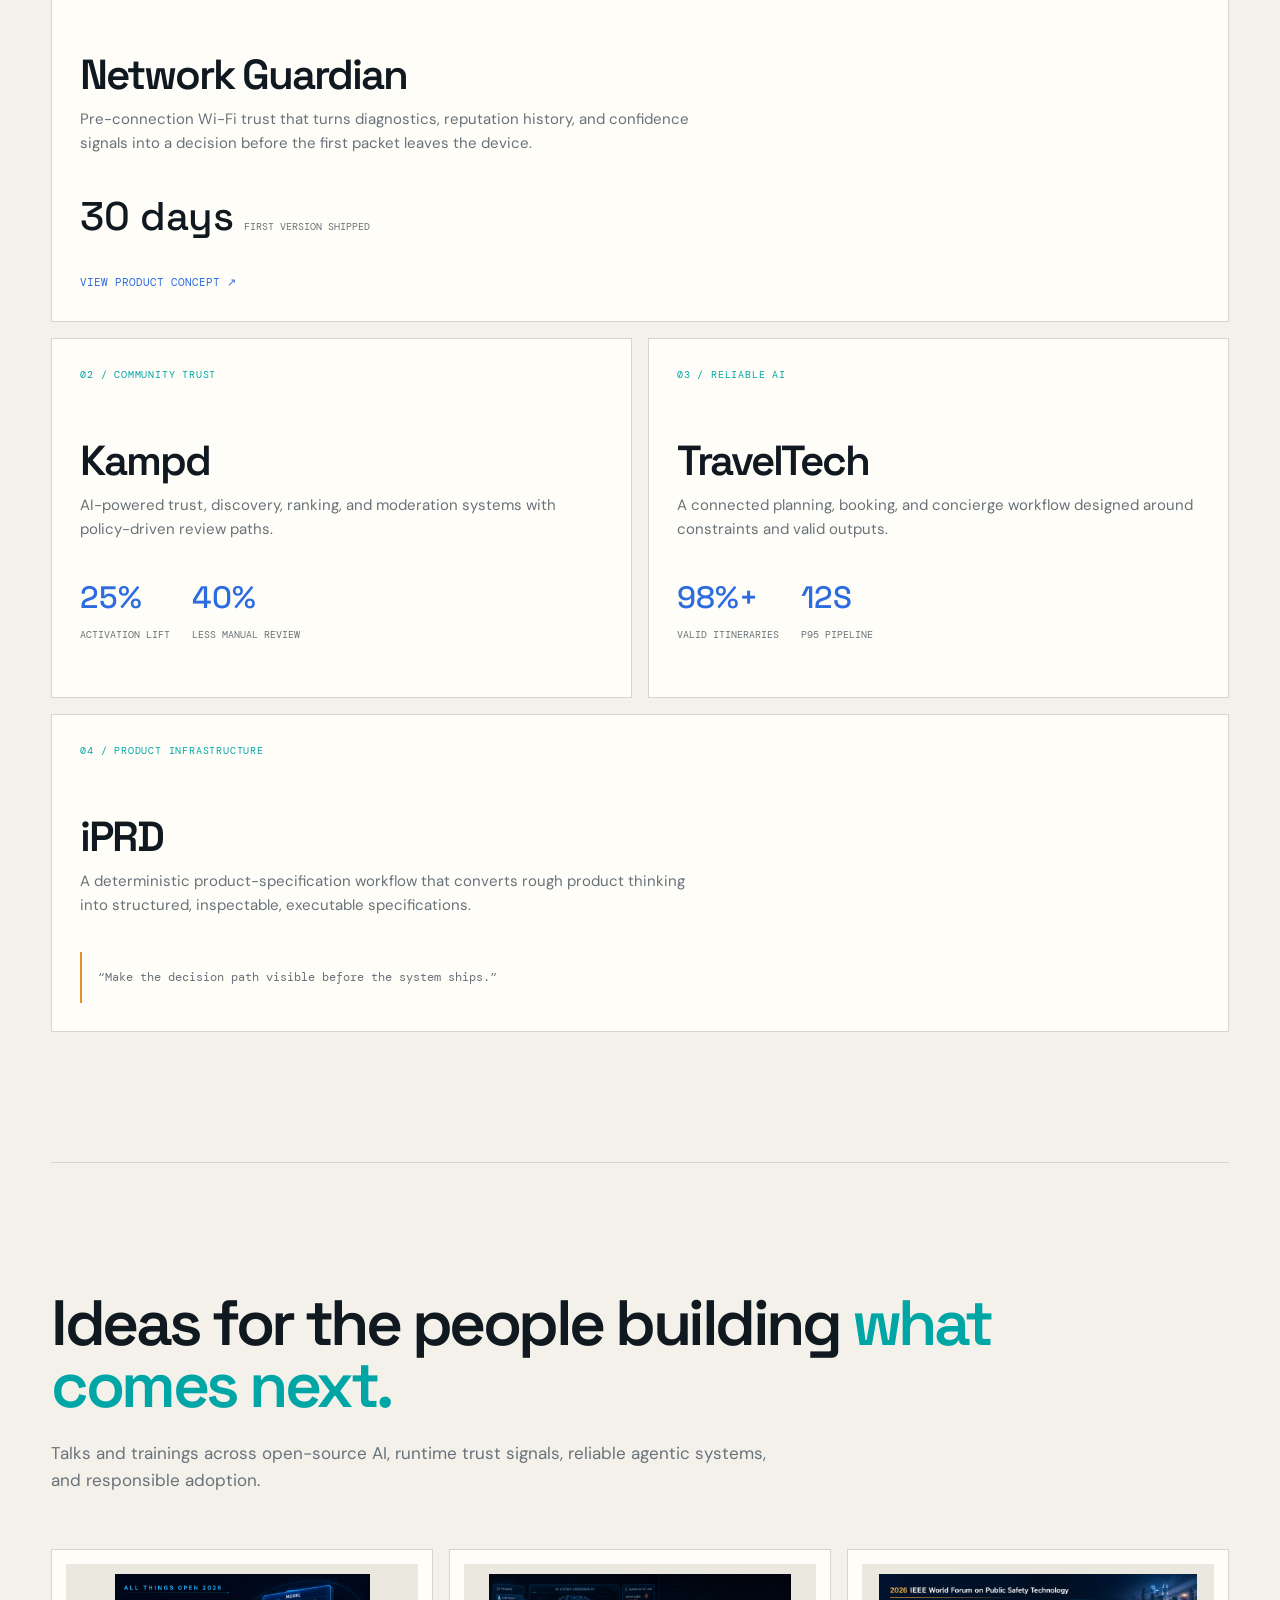
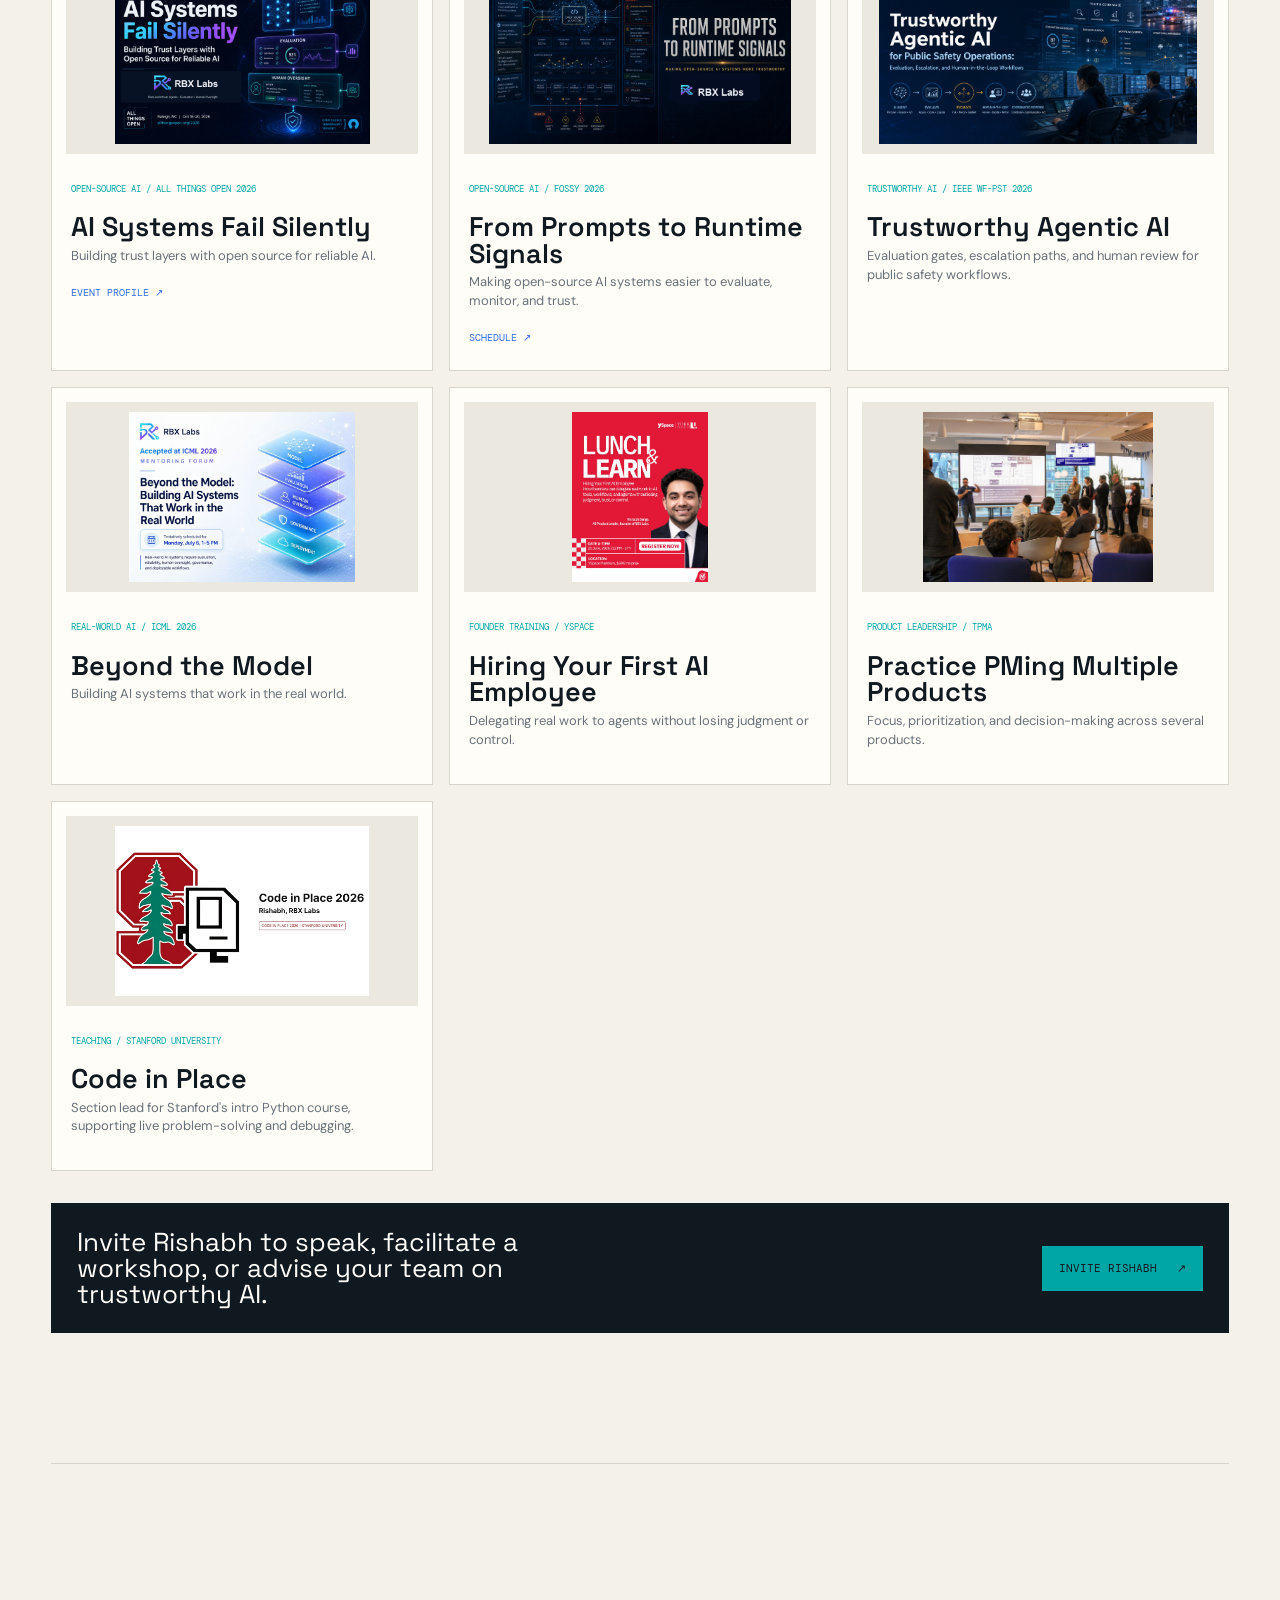
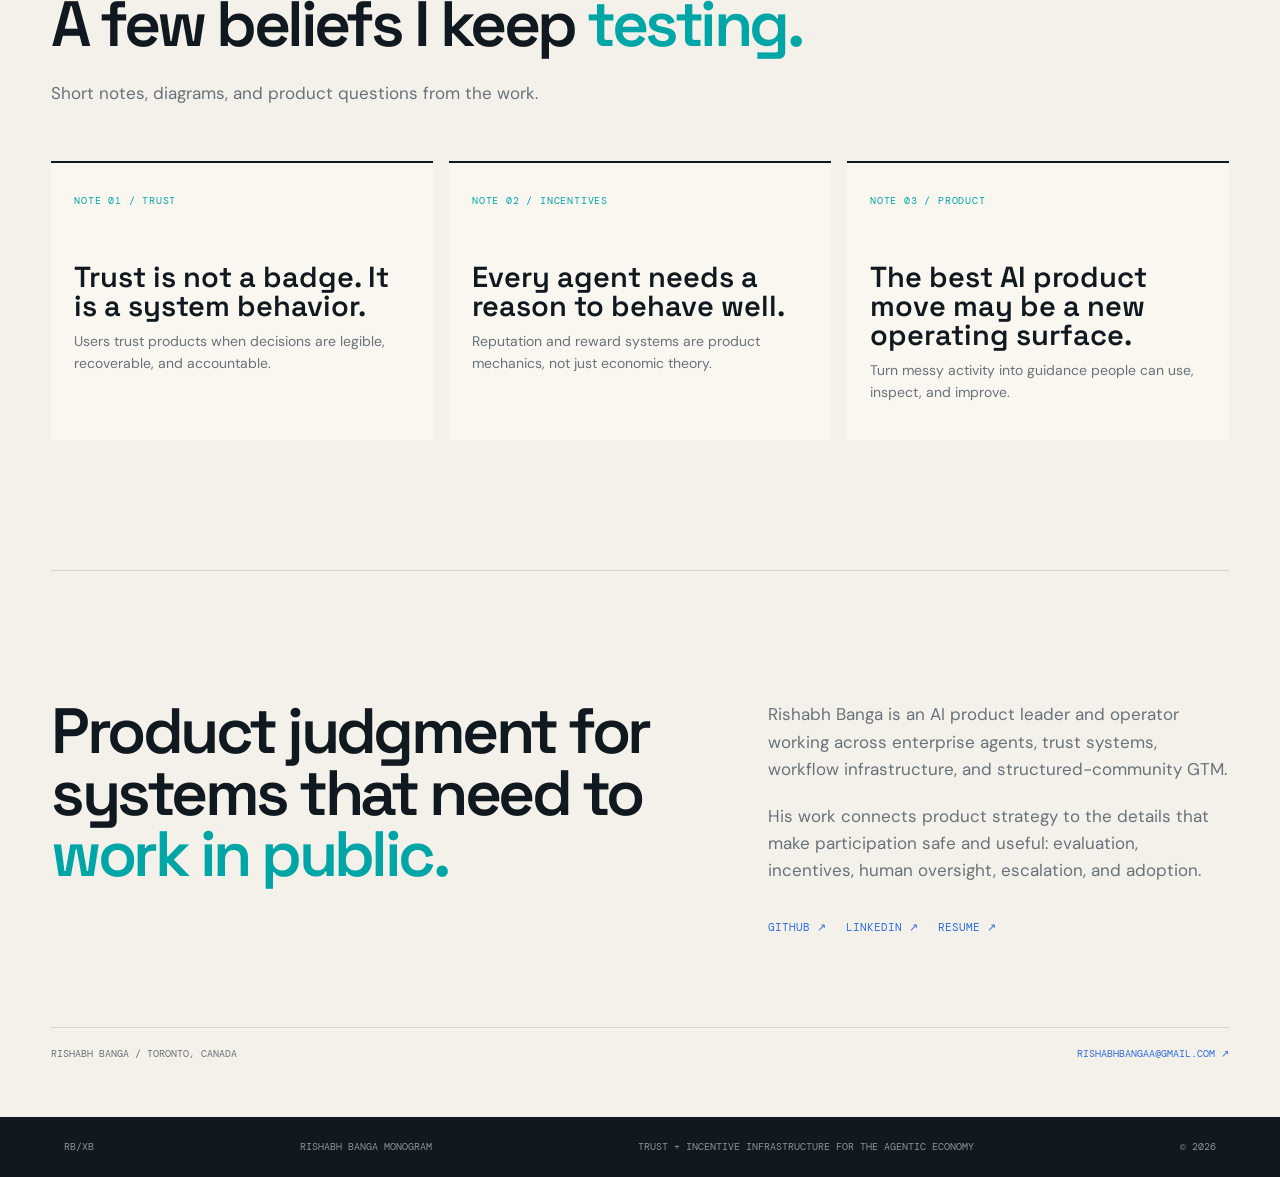
==== commit 34ced7bd: "Update portfolio speaking section" ====
--- a/index.html
+++ b/index.html
@@ -1,654 +1,148 @@
-<!DOCTYPE html>
+<!doctype html>
 <html lang="en">
+<head>
+  <meta charset="utf-8">
+  <meta name="viewport" content="width=device-width, initial-scale=1">
+  <meta name="theme-color" content="#101820">
+  <title>Rishabh Banga | Trust and Incentive Infrastructure for the Agentic Economy</title>
+  <meta name="description" content="Rishabh Banga builds AI workflows, trust systems, and structured-community infrastructure for the agentic economy.">
+  <link rel="icon" type="image/png" href="assets/img/favicon.png">
+  <link rel="preconnect" href="https://fonts.googleapis.com">
+  <link rel="preconnect" href="https://fonts.gstatic.com" crossorigin>
+  <link href="https://fonts.googleapis.com/css2?family=DM+Mono:wght@400;500&family=DM+Sans:wght@400;500;600;700&family=Space+Grotesk:wght@500;600;700&display=swap" rel="stylesheet">
+  <link rel="stylesheet" href="assets/css/style.css">
+</head>
+<body>
+  <div class="site-noise" aria-hidden="true"></div>
+  <header class="site-header" data-site-header>
+    <a class="wordmark" href="#top" aria-label="RB/XB monogram, Rishabh Banga home">RB<span>/</span>XB</a>
+    <button class="menu-toggle" type="button" aria-expanded="false" aria-controls="site-nav">
+      <span></span><span></span>
+      <span class="sr-only">Open navigation</span>
+    </button>
+    <nav class="site-nav" id="site-nav" aria-label="Primary navigation">
+      <a href="#thesis">Thesis</a>
+      <a href="#sprint">90-day sprint</a>
+      <a href="#systems">Systems</a>
+      <a href="#speaking">Speaking</a>
+      <a href="#notes">Field notes</a>
+      <a href="#about">About</a>
+    </nav>
+    <a class="header-cta" href="mailto:rishabhbangaa@gmail.com?subject=Agentic%20economy%20conversation">Start a conversation <span aria-hidden="true">↗</span></a>
+  </header>
 
-<head>
-    <link rel="icon" type="image/png" href="/asests/img/favicon.png" />
-    <meta charset="utf-8">
-    <meta content="width=device-width, initial-scale=1.0" name="viewport">
-    <title>Rishabh Banga | Portfolio | AI, ML, Web3, NFT, Marketplace | Product Manager</title>
-    <meta name="description" content=" Explore Rishabh Banga's portfolio showcasing projects in AI, ML, Web3, NFT, and Marketplace domains. Experienced Product Manager driving innovation and strategic planning.">
-    <meta name="keywords" content="Rishabh Banga, Portfolio, Product Manager, AI, ML, Web3, NFT, Marketplace, TuLearning, NASA, Microsoft, Hacker's Tribe Foundation, Ericsson">
-    <!-- Google Fonts -->
-    <link href="https://fonts.googleapis.com/css?family=Open+Sans:300,300i,400,400i,600,600i,700,700i|Raleway:300,300i,400,400i,500,500i,600,600i,700,700i|Poppins:300,300i,400,400i,500,500i,600,600i,700,700i" rel="stylesheet">
-    <!-- Vendor CSS Files -->
-    <link href="assets/vendor/bootstrap/css/bootstrap.min.css" rel="stylesheet">
-    <link href="assets/vendor/bootstrap-icons/bootstrap-icons.css" rel="stylesheet">
-    <link href="assets/vendor/boxicons/css/boxicons.min.css" rel="stylesheet">
-    <link href="assets/vendor/venobox/venobox.css" rel="stylesheet">
-    <!-- Template Main CSS File -->
-    <link href="assets/css/style.css" rel="stylesheet">
-    <!-- =======================================================
-  * Template Name: Personal - v1.0.1
-  * Template URL: https://bootstrapmade.com/personal-free-resume-bootstrap-template/
-  * Author: BootstrapMade.com
-  * License: https://bootstrapmade.com/license/
-  ======================================================== -->
-</head>
+  <main id="top">
+    <section class="hero section-shell" aria-labelledby="hero-title">
+      <div class="hero-copy">
+        <h1 id="hero-title">The agentic economy needs a <em>trust and incentive layer.</em></h1>
+        <p class="hero-lede">Rishabh Banga builds AI workflows, trust systems, and structured-community infrastructure that make agentic participation more trusted, incentive-aware, and governable.</p>
+        <div class="hero-actions">
+          <a class="button button-primary" href="#sprint">Explore the 90-day sprint <span aria-hidden="true">↓</span></a>
+          <a class="button button-quiet" href="mailto:rishabhbangaa@gmail.com?subject=Speaking%20or%20workshop%20invitation">Invite Rishabh to speak <span aria-hidden="true">↗</span></a>
+        </div>
+        <div class="hero-meta" aria-label="Areas of focus">
+          <span>Enterprise agents</span>
+          <span>Trust systems</span>
+          <span>Workflow infrastructure</span>
+        </div>
+      </div>
+      <div class="hero-visual" aria-label="Agentic trust layer diagram" role="img">
+        <div class="visual-caption"><span>LIVE SYSTEM MAP</span><span>01 / 05</span></div>
+        <div class="trust-map">
+          <div class="map-orbit orbit-one"></div>
+          <div class="map-orbit orbit-two"></div>
+          <div class="map-line line-a"></div>
+          <div class="map-line line-b"></div>
+          <div class="map-line line-c"></div>
+          <div class="map-node node-activity"><span class="node-kicker">01</span><strong>Activity</strong><small>people + agents</small></div>
+          <div class="map-node node-signal"><span class="node-kicker">02</span><strong>Signals</strong><small>reputation + context</small></div>
+          <div class="map-node node-layer"><span class="node-kicker">03</span><strong>Trust layer</strong><small>evaluate + explain</small></div>
+          <div class="map-node node-action"><span class="node-kicker">04</span><strong>Action</strong><small>reward + escalate</small></div>
+          <div class="map-gate"><span>HUMAN<br>OVERSIGHT</span><i></i></div>
+        </div>
+        <div class="visual-footer"><span>Input</span><span>Signal translation</span><span>Decision history</span><span>Feedback</span></div>
+      </div>
+    </section>
 
-<body>
-    <!-- ======= Header ======= -->
-    <header id="header" class="header-tops">
-        <div id="tsparticles"></div>
-        <div class="container">
-            <h1><a href="index.html">Rishabh Banga (he/him)</a></h1>
-            <h2 style="color:#fff">I am <span class="typing" style="color:#12D640"></span></h2>
-            <nav class="nav-menu d-none d-lg-block">
-                <ul>
-                    <li class="active"><a href="#header"> <span>Home</span></a></li>
-                    <li><a href="#about"><span>About</span></a></li>
-                    <li><a href="#education"> <span>Education</span></a></li>
-                    <li><a href="#experience"> <span>Experience</span></a></li>
-                    <li><a href="#improv"> <span>Product Improv</span></a></li>
-                    <li><a href="#portfolio"> <span>Portfolio</span></a></li>
-                    
-                    <!-- <li><a href="#skills"> <span>Skills</span></a></li> -->
-                    <li><a href="https://bit.ly/42FSwHD" target="_blank"> <span>Resume</span></a></li>
-                    <!-- <li><a href="#contact"> <span>Contact</span></a></li> -->
-                    <!-- TODO - Community Involvement & Awards? -->
-                </ul>
-            </nav><!-- .nav-menu -->
-            <div class="social-links">
-                <a href="https://www.linkedin.com/in/rishabhbanga" target="_blank" class="linkedin"><i class="bx bxl-linkedin"></i></a>
-                <a href="https://www.github.com/rishabhbanga" target="_blank" class="github"><i class="bx bxl-github"></i></a>
-                <a href="mailto:rishabhbanga@cmu.edu" target="_blank" class="info-box"><i class="bx bx-envelope"></i></a>
-                <!-- <a href="tel:+16502907929" target="_blank" class="info-box"><i class="bx bx-phone-call"></i></a> -->
-            </div>
-        </div>
-    </header><!-- End Header -->
-    <!-- ======= About Section ======= -->
-    <section id="about" class="about">
-        <!-- ======= About Me ======= -->
-        <div class="about-me container">
-            <div class="section-title">
-                <h2>About</h2>
-            </div>
-            <div class="row">
-                <div class="col-lg-4" data-aos="fade-right">
-                    <img src="assets/img/me.png" class="img-fluid" alt="">
-                </div>
-                <div class="col-lg-8 pt-4 pt-lg-0 content" data-aos="fade-left">
-                    <h3>Rishabh Banga: Passionate Product Manager and Tech Innovator</h3>
-                    <p>Rishabh is a dynamic and innovative product manager with a proven track record of spearheading successful projects and ventures across diverse industries. With eight years of professional experience as a Founder, Engineer, and Product Manager, Rishabh has emerged as a thought leader in the tech industry.</p>
+    <section class="thesis-band section-shell" id="thesis" aria-labelledby="thesis-title">
+      <div class="thesis-content">
+        <h2 id="thesis-title">Autonomy alone creates noise. <em>Trust makes participation valuable.</em></h2>
+        <p>Humans and agents will coordinate, recommend, transact, and respond to incentives. The winning product layer is not the agent itself. It is the infrastructure around agentic participation.</p>
+      </div>
+      <div class="principle-grid">
+        <article><span>01</span><h3>Open by design</h3><p>Make the signals, assumptions, and decision paths inspectable.</p></article>
+        <article><span>02</span><h3>Trust is a product feature</h3><p>Evaluation, explanation, escalation, and accountability belong in the workflow.</p></article>
+        <article><span>03</span><h3>Incentives shape behavior</h3><p>Reward trusted participation and make reputation useful across the system.</p></article>
+      </div>
+    </section>
 
-                    <p>Currently leading product development at TuLearning, Rishabh has demonstrated his ability to navigate complex challenges and drive strategic initiatives. He has led the product roadmap and life cycle for a multi-platform B2B marketplace for AI Avatar solutions, showcasing his expertise in product strategy and execution.</p>
+    <section class="sprint-section section-shell" id="sprint" aria-labelledby="sprint-title">
+      <div class="section-heading split-heading">
+        <div><h2 id="sprint-title">From community activity to an <em>operating layer.</em></h2></div>
+        <p>A product sprint across AI workflows, trust systems, and structured-community GTM. Each artifact strengthens the next.</p>
+      </div>
+      <div class="artifact-grid">
+        <article class="artifact-card artifact-primary">
+          <div class="artifact-top"><span>Artifact 01</span><span class="artifact-status">Functional workflow</span></div>
+          <h3>WeKamp Digest</h3>
+          <p class="artifact-subtitle">From community activity to operator guidance.</p>
+          <div class="pipeline"><span>Activity</span><i>→</i><span>Signals</span><i>→</i><span>Guidance</span></div>
+          <p>A functional AI workflow translating member, post, event, comment, visit, and engagement activity into trust and engagement signals operators can act on.</p>
+          <div class="artifact-callout"><b>Key product move</b><span>Trust became an operating surface, not a passive dashboard.</span></div>
+        </article>
+        <article class="artifact-card">
+          <div class="artifact-top"><span>Artifact 02</span><span class="artifact-status">Platform thesis</span></div>
+          <h3>Trust decision layer</h3>
+          <p class="artifact-subtitle">Trust as shared infrastructure for humans and agents.</p>
+          <div class="decision-list"><span><b>Show</b> relevant content</span><span><b>Reward</b> trusted behavior</span><span><b>Escalate</b> high-risk cases</span><span><b>Explain</b> each decision</span><span><b>Block</b> harmful actions</span></div>
+          <p>Agents need permissions, reputation, incentives, dispute paths, and legible decision histories before they can participate economically.</p>
+        </article>
+        <article class="artifact-card">
+          <div class="artifact-top"><span>Artifact 03</span><span class="artifact-status">GTM wedge</span></div>
+          <h3>Structured communities</h3>
+          <p class="artifact-subtitle">The beachhead for the agentic economy.</p>
+          <div class="beachhead-list"><span>Recurring cadence</span><span>Clear operators</span><span>Trust-sensitive interaction</span><span>Real coordination overhead</span></div>
+          <p>Where coordination is hard, workflow design creates defensible and sticky product value.</p>
+        </article>
+      </div>
+      <div class="system-ribbon"><span>Activity</span><b>→</b><span>Signal translation</span><b>→</b><span>Workflow</span><b>→</b><span>Trust + incentive layer</span><b>→</b><span>Action</span><b>→</b><span>GTM</span></div>
+    </section>
 
-                    <p>Throughout his career, Rishabh has been deeply committed to user-centricity, sustainability, and innovation. Whether it's validating proof of concepts, leading automation projects, or mentoring student teams, he consistently seeks to push boundaries and deliver impactful solutions.</p>
+    <section class="systems-section section-shell" id="systems" aria-labelledby="systems-title">
+      <div class="section-heading split-heading"><div><h2 id="systems-title">Products that make trust <em>visible.</em></h2></div><p>Each system turns ambiguous AI participation into evaluation, signals, and accountable action.</p></div>
+      <div class="system-grid">
+        <article class="system-card system-wide"><div class="system-card-index">01 / TRUST INFRASTRUCTURE</div><h3>Network Guardian</h3><p>Pre-connection Wi-Fi trust that turns diagnostics, reputation history, and confidence signals into a decision before the first packet leaves the device.</p><div class="system-metric"><strong>30 days</strong><span>first version shipped</span></div><a href="https://rbx-labs.io/network-guardian.html" target="_blank" rel="noreferrer">View product concept ↗</a></article>
+        <article class="system-card"><div class="system-card-index">02 / COMMUNITY TRUST</div><h3>Kampd</h3><p>AI-powered trust, discovery, ranking, and moderation systems with policy-driven review paths.</p><div class="metric-pair"><span><strong>25%</strong> activation lift</span><span><strong>40%</strong> less manual review</span></div></article>
+        <article class="system-card"><div class="system-card-index">03 / RELIABLE AI</div><h3>TravelTech</h3><p>A connected planning, booking, and concierge workflow designed around constraints and valid outputs.</p><div class="metric-pair"><span><strong>98%+</strong> valid itineraries</span><span><strong>12s</strong> P95 pipeline</span></div></article>
+        <article class="system-card system-wide"><div class="system-card-index">04 / PRODUCT INFRASTRUCTURE</div><h3>iPRD</h3><p>A deterministic product-specification workflow that converts rough product thinking into structured, inspectable, executable specifications.</p><div class="system-quote">“Make the decision path visible before the system ships.”</div></article>
+      </div>
+    </section>
 
-                    <p>Rishabh's passion for innovation extends beyond his professional endeavors. As a graduate student at Carnegie Mellon University, he has collaborated on cutting-edge projects, including creating user personas and high-fidelity prototypes for Web 3 and AI products. He has also explored the emerging space of Web3 (Non-Fungible tokens) through independent studies, showcasing his adaptability and eagerness to stay at the forefront of technological advancements.</p>
+    <section class="speaking-section section-shell" id="speaking" aria-labelledby="speaking-title">
+      <div class="section-heading split-heading"><div><h2 id="speaking-title">Ideas for the people building <em>what comes next.</em></h2></div><p>Talks and trainings across open-source AI, runtime trust signals, reliable agentic systems, and responsible adoption.</p></div>
+      <div class="event-grid">
+        <article class="event-card"><img src="assets/img/events/all-things-open-2026-ai-systems-fail-silently.png" alt="All Things Open 2026 talk poster" loading="lazy"><div><span>Open-source AI / All Things Open 2026</span><h3>AI Systems Fail Silently</h3><p>Building trust layers with open source for reliable AI.</p><a href="https://2026.allthingsopen.org/speakers/rishabh-banga" target="_blank" rel="noreferrer">Event profile ↗</a></div></article>
+        <article class="event-card"><img src="assets/img/events/fossy-2026-prompts-to-runtime-signals.png" alt="FOSSY 2026 talk poster" loading="lazy"><div><span>Open-source AI / FOSSY 2026</span><h3>From Prompts to Runtime Signals</h3><p>Making open-source AI systems easier to evaluate, monitor, and trust.</p><a href="https://2026.fossy.ca/schedule/#saturday" target="_blank" rel="noreferrer">Schedule ↗</a></div></article>
+        <article class="event-card"><img src="assets/img/events/wfpst-trustworthy-agentic-ai-public-safety.png" alt="IEEE World Forum tutorial poster" loading="lazy"><div><span>Trustworthy AI / IEEE WF-PST 2026</span><h3>Trustworthy Agentic AI</h3><p>Evaluation gates, escalation paths, and human review for public safety workflows.</p></div></article>
+        <article class="event-card"><img src="assets/img/events/icml-accepted-at-icml-2026.jpeg" alt="ICML 2026 mentoring forum poster" loading="lazy"><div><span>Real-world AI / ICML 2026</span><h3>Beyond the Model</h3><p>Building AI systems that work in the real world.</p></div></article>
+        <article class="event-card"><img src="assets/img/events/yspace-hiring-first-ai-employee.jpeg" alt="YSpace AI employee workshop poster" loading="lazy"><div><span>Founder training / YSpace</span><h3>Hiring Your First AI Employee</h3><p>Delegating real work to agents without losing judgment or control.</p></div></article>
+        <article class="event-card"><img src="assets/img/events/tpma-practice-pming-multiple-products.jpeg" alt="Toronto Product Management Association event poster" loading="lazy"><div><span>Product leadership / TPMA</span><h3>Practice PMing Multiple Products</h3><p>Focus, prioritization, and decision-making across several products.</p></div></article>
+        <article class="event-card"><img src="assets/img/events/stanford-code-in-place.png" alt="Stanford Code in Place poster" loading="lazy"><div><span>Teaching / Stanford University</span><h3>Code in Place</h3><p>Section lead for Stanford's intro Python course, supporting live problem-solving and debugging.</p></div></article>
+      </div>
+      <div class="section-cta"><p>Invite Rishabh to speak, facilitate a workshop, or advise your team on trustworthy AI.</p><a class="button button-primary" href="mailto:rishabhbangaa@gmail.com?subject=Speaking%20or%20workshop%20invitation">Invite Rishabh <span aria-hidden="true">↗</span></a></div>
+    </section>
 
-                    <p>As co-founder of IntelliGen, he spearheads a vibrant AI community connecting researchers, founders, and other ecosystem players, achieving an impressive 20% monthly growth. Recognized as a leader in innovation, Rishabh is a proud member of the prestigious Intel Software Innovator Program, where he showcases cutting-edge tech. Moreover, he passionately mentors startups as part of Hack for Earth, Baylor University, and MIT Solve, driving global social impact innovation.</p>
+    <section class="notes-section section-shell" id="notes" aria-labelledby="notes-title">
+      <div class="section-heading split-heading"><div><h2 id="notes-title">A few beliefs I keep <em>testing.</em></h2></div><p>Short notes, diagrams, and product questions from the work.</p></div>
+      <div class="notes-grid"><article><span>NOTE 01 / TRUST</span><h3>Trust is not a badge. It is a system behavior.</h3><p>Users trust products when decisions are legible, recoverable, and accountable.</p></article><article><span>NOTE 02 / INCENTIVES</span><h3>Every agent needs a reason to behave well.</h3><p>Reputation and reward systems are product mechanics, not just economic theory.</p></article><article><span>NOTE 03 / PRODUCT</span><h3>The best AI product move may be a new operating surface.</h3><p>Turn messy activity into guidance people can use, inspect, and improve.</p></article></div>
+    </section>
 
-                    <div class="row">
-                        <div class="col-lg-6">
-                            <ul>
-                                <li><i class="icofont-rounded-right"></i> <strong>Location:</strong> Bay Area, CA</li>
-                            </ul>
-                        </div>
-                        <div class="col-lg-6">
-                            <ul>
-                                <li><i class="icofont-rounded-right"></i> <strong>Email:</strong> rishabhbangaa@gmail.com</li>
-                            </ul>
-                        </div>
-                    </div>
-                </div>
-            </div>
-        </div><!-- End About Me -->
-        <!-- ======= Interests ======= -->
-        <div class="interests container">
-            <div class="section-title">
-                <h2>Interests</h2>
-            </div>
-            <div class="row">
-                <div class="col-lg-3 col-md-4">
-                    <div class="icon-box">
-                        <i class="ri-global-line" style="color: #ffbb2c;"></i>
-                        <h3>Social Impact</h3>
-                    </div>
-                </div>
-                <div class="col-lg-3 col-md-4 mt-4 mt-md-0">
-                    <div class="icon-box">
-                        <i class="ri-database-2-line" style="color: #5578ff;"></i>
-                        <h3>UN 17 SDGs</h3>
-                    </div>
-                </div>
-                <div class="col-lg-3 col-md-4 mt-4 mt-md-0">
-                    <div class="icon-box">
-                        <i class="ri-camera-3-line" style="color: #e80368;"></i>
-                        <h3>Robotics</h3>
-                    </div>
-                </div>
-                <div class="col-lg-3 col-md-4 mt-4 mt-lg-0">
-                    <div class="icon-box">
-                        <i class="ri-english-input" style="color: #1c7d32;"></i>
-                        <h3>Internet of Things</h3>
-                    </div>
-                </div>
-             </div>
-            <div class="row mt-4">
-                <div class="col-lg-3 col-md-4">
-                    <div class="icon-box">
-                        <i class="ri-global-line" style="color: #ffbb2c;"></i>
-                        <h3>Automation</h3>
-                    </div>
-                </div>
-                <div class="col-lg-3 col-md-4 mt-4 mt-md-0">
-                    <div class="icon-box">
-                        <i class="ri-database-2-line" style="color: #5578ff;"></i>
-                        <h3>Artificial Intelligence</h3>
-                    </div>
-                </div>
-                <div class="col-lg-3 col-md-4 mt-4 mt-md-0">
-                    <div class="icon-box">
-                        <i class="ri-camera-3-line" style="color: #e80368;"></i>
-                        <h3>NFTs</h3>
-                    </div>
-                </div>
-                <div class="col-lg-3 col-md-4 mt-4 mt-lg-0">
-                    <div class="icon-box">
-                        <i class="ri-english-input" style="color: #1c7d32;"></i>
-                        <h3>Scuba Diving</h3>
-                    </div>
-                </div>
-             </div>
-        </div><!-- End Interests -->
-    </section><!-- End About Section -->
-    <!-- ======= Education Section ======= -->
-    <section id="education" class="education">
-        <div class="container">
-            <div class="section-title">
-                <h2>Education</h2>
-            </div>
-            <div class="row">
-                <div class="col-lg-12" data-aos="fade-up" style="display: inline-block;">
-                    <div class="col-md-3 mt-3 mt-md-0 icon-box" data-aos="fade-up" data-aos-delay="100" style="padding:0px 0px;padding-bottom: 5px;display: inline-block;">
-                        <img src="assets/img/education/cmu.png" class="img-fluid" alt="">
-                        <h5 style="text-align:center;color:#fff;padding: 5px 10px;">M.S. Software Management</h5>
-                        <h6 style="text-align:center;padding: 0px 10px;">May 2021 - Present</h6>
-<!--                         <h6 style="text-align:left;color:#fff;padding: 0px 10px;">Relevant Positions</h6>
-                        <ul style="text-align:left;color:#fff;">
-                            <li>Organizational Behavior for High Tech Industries</li>
-                        </ul> -->
-                    </div>
-                    <div class="col-md-3 mt-3 mt-md-0 icon-box" data-aos="fade-up" data-aos-delay="100" style="padding:0px 0px;padding-bottom: 5px;display: inline-block;">
-                        <img src="assets/img/education/iitd.png" class="img-fluid" alt="">
-                        <h5 style="text-align:center;color:#fff;padding: 5px 10px;">Executive Management Programme</h5>
-                        <h6 style="text-align:center;padding: 0px 10px;">January 2019 - July 2019</h6>
-<!--                         <h6 style="text-align:left;color:#fff;padding: 0px 10px;">Relevant Positions</h6>
-                        <ul style="text-align:left;color:#fff;">
-                            <li>Strategic Innovations</li>
-                        </ul> -->
-                    </div>
-                    <div class="col-md-3 mt-3 mt-md-0 icon-box" data-aos="fade-up" data-aos-delay="100" style="padding:0px 0px;padding-bottom: 5px;display: inline-block;">
-                        <img src="assets/img/education/amity.png" class="img-fluid" alt="">
-                        <h5 style="text-align:center;color:#fff;padding: 5px 10px;">B.Tech. Computer Science and Engineering</h5>
-                        <h6 style="text-align:center;padding: 0px 10px;">Aug 2011 - May 2015</h6>
-<!--                         <h6 style="text-align:left;color:#fff;padding: 0px 10px;">Relevant Positions</h6>
-                        <ul style="text-align:left;color:#fff;">
-                            <li>Mobile Application Development</li>
-                        </ul> -->
-                    </div>
-                </div>
-            </div>
-        </div>
-        <div class="portfolio">
-            <div class="container">
-                <div class="section-title">
-                    <h2>Certification</h2>
-                </div>
-                <div class="row portfolio-container" style="position: relative; height: 437.75px;">
-                    <div class="col-lg-3 col-md-6 portfolio-item filter-app" style="position: absolute; left: 0px; top: 0px;">
-                        <div class="portfolio-wrap">
-                            <img src="assets/img/certification/udacity.png" class="img-fluid" alt="">
-                            <div class="portfolio-info">
-                                <h4>AI Product Manager Nanodegree by Udacity</h4>
-                            </div>
-                        </div>
-                    </div>
-                    <div class="col-lg-3 col-md-6 portfolio-item filter-app" style="position: absolute; left: 370px; top: 0px;">
-                        <div class="portfolio-wrap">
-                            <img src="assets/img/certification/apmg.png" class="img-fluid" alt="">
-                            <div class="portfolio-info">
-                                <h4>ITIL Foundation by APMG</h4>
-                            </div>
-                        </div>
-                    </div>
-                    <div class="col-lg-3 col-md-6 portfolio-item filter-app" style="position: absolute; left: 740px; top: 0px;">
-                        <div class="portfolio-wrap">
-                            <img src="assets/img/certification/vmware.png" class="img-fluid" alt="">
-                            <div class="portfolio-info">
-                                <h4>VMware vSphere: Install, Configure, Manage [V6]</h4>
-                            </div>
-                        </div>
-                    </div>
-                    <div class="col-lg-3 col-md-6 portfolio-item filter-project" style="position: absolute; left: 0px; top: 218.875px;">
-                        <div class="portfolio-wrap">
-                            <img src="assets/img/certification/bsi.png" class="img-fluid" alt="">
-                            <div class="portfolio-info">
-                                <h4>Six Sigma Green Belt by BSI</h4>
-                            </div>
-                        </div>
-                    </div>
-                </div>
-            </div>
-        </div>
+    <section class="about-section section-shell" id="about" aria-labelledby="about-title">
+      <div class="about-layout"><div><h2 id="about-title">Product judgment for systems that need to <em>work in public.</em></h2></div><div class="about-copy"><p>Rishabh Banga is an AI product leader and operator working across enterprise agents, trust systems, workflow infrastructure, and structured-community GTM.</p><p>His work connects product strategy to the details that make participation safe and useful: evaluation, incentives, human oversight, escalation, and adoption.</p><div class="about-links"><a href="https://github.com/rishabhbanga" target="_blank" rel="noreferrer">GitHub ↗</a><a href="https://www.linkedin.com/in/rishabhbanga" target="_blank" rel="noreferrer">LinkedIn ↗</a><a href="https://bit.ly/42FSwHD" target="_blank" rel="noreferrer">Resume ↗</a></div></div></div>
+      <div class="about-footer"><span>Rishabh Banga / Toronto, Canada</span><a href="mailto:rishabhbangaa@gmail.com">rishabhbangaa@gmail.com ↗</a></div>
     </section>
-    <!-- End Education Section -->
-    <!-- Start Experience Section -->
-    <section id="experience" class="services">
-        <div class="container">
-            <div class="section-title">
-                <h2>Experience</h2>
-            </div>
-            <div class="row">
-                <div class="col-lg-12" data-aos="fade-up">
-                    <div class="col-md-12 mt-4 mt-md-0 icon-box" data-aos="fade-up" data-aos-delay="100">
-                        <h4 style="text-align:left;"><a href="" style="color:#12d640">TuLearning</a><br> </h4>
-                        <h5 style="text-align:left;">Product Manager | Remote</h5>
-                        <p style="text-align:left;color:#fff"><em>January 2023 - Current</em></p>
-                        <ul style="text-align:left;">
-                            <li>Spearheaded the development of a multi-platform (Android, iOS, and Web) B2C marketplace, focusing on B2B for licensing AI Avatar solutions.</li>
-                            <li>Conducted extensive market research and user acceptance tests, leading to the formulation of a beta program with measurable OKRs and KPIs.</li>
-                            <li>Oversaw design and API optimizations, resulting in a 43% improvement in load time.</li>
-                            <li>Formulated and executed a Go-to-Market (GTM) strategy, contributing to a 15% increase in user retention through A/B testing on the app's UI design.</li>
-                        </ul>
-                    </div>
-                    <!-- NASA -->
-                    <div class="col-md-12 mt-4 mt-md-0 icon-box" data-aos="fade-up" data-aos-delay="100">
-                        <h4 style="text-align:left;"><a href="" style="color:#12d640">NASA</a><br> </h4>
-                        <h5 style="text-align:left;">Technical Program Manager (Capstone project) | Mountain View, CA</h5>
-                        <p style="text-align:left;color:#fff"><em>August 2022 – December 2022</em></p>
-                        <ul style="text-align:left;">
-                            <li>Oversaw the investigation and integration of a machine learning method (from scratch) with a team of six student developers that could solve the complex transportation logistics problem of surface movement of aircraft at a busy airport such as SFO.</li>
-                            <li>Worked with NASA researchers to create a product specification document and roadmap detailing the scope, schedule, and potential improvement in performance by 20%.</li>
-   
-                        </ul>
-                    </div>
-                    <!-- Microsoft -->
-                    <div class="col-md-12 mt-4 mt-md-0 icon-box" data-aos="fade-up" data-aos-delay="100">
-                        <h4 style="text-align:left;"><a href="" style="color:#12d640">Microsoft</a><br> </h4>
-                        <h5 style="text-align:left;">Product Manager Intern | Redmond, WA</h5>
-                        <p style="text-align:left;color:#fff"><em>June 2022 – August 2022</em></p>
-                        <ul style="text-align:left;">
-                            <li>Secured buy-in for two ideas, including the integration of an ML-powered recommendation system into a multi-platform B2C product projected to generate $0.5B in revenue and increase customer engagement by 25%.</li>
-                            <li>Enhanced the current offerings of supported devices by establishing a pipeline for integration-supported OEM devices, starting with launching the first Microsoft branded product, the Ocean plastic mouse, into the Surface app.</li>
-                        </ul>
-                    </div>
-                    <!-- Nifty Comedians -->
-                    <div class="col-md-12 mt-4 mt-md-0 icon-box" data-aos="fade-up" data-aos-delay="100">
-                        <h4 style="text-align:left;"><a href="#" style="color:#12d640">Nifty Comedians</a><br> </h4>
-                        <h5 style="text-align:left;">Product Manager | Remote, USA</h5>
-                        <p style="text-align:left;color:#fff"><em>September 2021 – May 2022</em></p>
-                        <ul style="text-align:left;">
-                            <li>Conducted competitor research and 10+ validation interviews to supervise the creation of a Web3-powered marketplace for Comedians, which grew 20% month over month.</li>
-                        </ul>
-                    </div>
-                    <!-- HTF -->                    
-                    <div class="col-md-12 mt-4 mt-md-0 icon-box" data-aos="fade-up" data-aos-delay="100">
-                        <h4 style="text-align:left;"><a href="" style="color:#12d640">Hacker’s Tribe Foundation</a><br> </h4>
-                        <h5 style="text-align:left;">Head of Product | Noida, India</h5>
-                        <p style="text-align:left;color:#fff"><em>February 2020 – August 2021</em></p>
-                        <ul style="text-align:left;">
-                            <li>Managed a 15-member team across engineering, R&D, sales, and design to lead the creation of a sustainability-focused B2B2C marketplace community.</li>
-                            <li>Conducted market research and user interviews to guide product development and tailored solutions for end-users.</li>
-                            <li>Utilized scrum methodology for continuous experimentation and evolving GTM strategy, leading to expansion to 70 colleges across 63% of India within 1.5 years.</li>
-                            <li>Forged strategic partnerships, resulting in a 50% increase in new business opportunities.</li>
-                        </ul>
-                    </div>
-                    <!-- Ericsson (Product Manager) -->
-                    <div class="col-md-12 mt-4 mt-md-0 icon-box" data-aos="fade-up" data-aos-delay="100">
-                        <h4 style="text-align:left;"><a href="" style="color:#12d640">Ericsson</a><br> </h4>
-                        <h5 style="text-align:left;">Product Manager | Gurugram, India</h5>
-                        <p style="text-align:left;color:#fff"><em>May 2017 – January 2020</em></p>
-                        <ul style="text-align:left;">
-                            <li>Worked on enhancement studies and Proof of Concepts, including proposing and supervising the creation of an API performance tool.</li>
-                            <li>Lead end-to-end solutioning with a team for an API Performance Testing tool, leading to a 78% reduction in time spent.</li>
-                            <li>Conducted feasibility tests and integration analyses of analytics tools into Ericsson’s legacy systems.</li>
-                            <li>Performed journey design and data analytics to solve and analyze various aspects of clients' spectrum assets.</li>
-                        </ul>
-                    </div>
-                    <!-- Ericsson (Software Engineer) -->
-                    <div class="col-md-12 mt-4 mt-md-0 icon-box" data-aos="fade-up" data-aos-delay="100">
-                        <h4 style="text-align:left;"><a href="" style="color:#12d640">Ericsson</a><br> </h4>
-                        <h5 style="text-align:left;">Software Engineer | Noida, India</h5>
-                        <p style="text-align:left;color:#fff"><em>September 2015 – April 2017</em></p>
-                        <ul style="text-align:left;">
-                            <li>Worked on tech innovation initiatives ranging from automation to system performance improvement for Ericsson’s pre-paid charging system using RPA (UiPath), Python, and Shell scripting, leading to a 75% growth in code-base coverage.</li>
-                            <li>Onboarded two Contact Center Server sites into global support, including overlooking knowledge base creation.</li>
-                            <li>Led a four-member team to create a simulator, eventually reducing the virtual machine consumption by 25%.</li>
-                        </ul>
-                    </div>
-                    <!-- Alpha Rotors -->
-                    <div class="col-md-12 mt-4 mt-md-0 icon-box" data-aos="fade-up" data-aos-delay="100">
-                        <h4 style="text-align:left;"><a href="" style="color:#12d640">Alpha Rotors</a><br> </h4>
-                        <h5 style="text-align:left;">Co-founder | Noida, India</h5>
-                        <p style="text-align:left;color:#fff"><em>August 2014 – September 2015</em></p>
-                        <ul style="text-align:left;">
-                            <li>Worked on pilot projects to study and verify the feasibility of integrating drones across various verticals.</li>
-                        </ul>
-                    </div>
-                </div>
-            </div>
-        </div>
-    </section>
-    <!-- End Experience Section -->
-    <!-- Start Product Improv Section -->
-    <section id="improv" class="portfolio">
-    <div class="container">
-        <div class="section-title">
-        </div>
-        <div class="row">
-            <div class="col-lg-12 d-flex justify-content-center">
-                <ul id="portfolio-flters">
-                    <li data-filter="*" class="filter-active">All</li>
-                    <li data-filter=".filter-mockups">Figma Mockups</li>
-                    <li data-filter=".filter-ml">AI/ML Projects</li>
-                    <li data-filter=".filter-mobile-app">Mobile Apps</li>
-                    <li data-filter=".filter-web3-nft">Web3/NFT Projects</li>
-                    <li data-filter=".filter-marketplace">Marketplace Solutions</li>
-                    <li data-filter=".filter-internal-tools">Internal Tools</li>
-                    <li data-filter=".filter-gaming">Gaming</li>
-                    <li data-filter=".filter-retail">Retail</li>
-                </ul>
-            </div>
-        </div>
-        <div class="row portfolio-container">
-            <!-- Pokémon Go -->
-            <div class="col-lg-6 col-md-4 portfolio-item filter-mockups filter-gaming">
-               <div class="portfolio-wrap">
-                <center>
-                    <h4>Pokémon Go</h4>
-                    <h5>User Experience Improvement</h5>
-                </center>
-                    <img src="assets/img/prodimprov/screen-route-error.png" class="img-fluid" alt="Pokémon Go Routes Error screen"> 
-                    <div class="portfolio-info">
-                        <p>Improving multi-feature User Experience - Routes & Team Rocket</p>
-                        <div class="portfolio-links">
-                            <a href="https://docs.google.com/document/d/12oatQCHiUsOJ55Pa0pibMBwQYL6LoH6X/edit?usp=drive_link&ouid=115070302947657161354&rtpof=true&sd=true" title="View PRD" target=”_blank”><i class="bx bx-link"></i></a>
-                            </a> 
-                        </div>
-                   </div>
-               </div>
-            </div>
-        </div>
-    </div>
-    </section>
-    <!-- End Project Section -->
-    <!-- Start Portfolio Section -->
-    <section id="portfolio" class="portfolio">
-    <div class="container">
-        <div class="section-title">
-        </div>
-        <div class="row">
-            <div class="col-lg-12 d-flex justify-content-center">
-                <ul id="portfolio-flters">
-                    <li data-filter="*" class="filter-active">All</li>
-                    <li data-filter=".filter-mockups">Figma Mockups</li>
-                    <li data-filter=".filter-ml">AI/ML Projects</li>
-                    <li data-filter=".filter-mobile-app">Mobile Apps</li>
-                    <li data-filter=".filter-web3-nft">Web3/NFT Projects</li>
-                    <li data-filter=".filter-marketplace">Marketplace Solutions</li>
-                    <li data-filter=".filter-internal-tools">Internal Tools</li>
-                    <li data-filter=".filter-gaming">Gaming</li>
-                    <li data-filter=".filter-retail">Retail</li>
-                </ul>
-            </div>
-        </div>
-        <div class="row portfolio-container">
-            <!-- EntertainMint -->
-            <div class="col-lg-6 col-md-4 portfolio-item filter-web3-nft filter-mockups filter-gaming">
-               <div class="portfolio-wrap">
-                <center>
-                    <h4>EntertainMint</h4>
-                    <h5>College project</h5>
-                </center>
-                    <img src="assets/img/projects/nft-game-mockup.png" class="img-fluid" alt="EntertainMint Mockup">
-                    <div class="portfolio-info">
-                        <p>Revitalize Retro Games with NFTs</p>
-                        <div class="portfolio-links">
-                            <a href="https://www.figma.com/proto/bOYMCYNSvhzB0YWynZgJtA/EntertainMint?node-id=1%3A247&scaling=scale-down&page-id=0%3A1&starting-point-node-id=1%3A247" title="View App mockup" target=”_blank”><i class="bx bx-link"></i></a>
-                            </a> 
-                        </div>
-                   </div>
-               </div>
-            </div>
-            <!-- Mominto -->
-            <div class="col-lg-6 col-md-4 portfolio-item filter-web3-nft filter-mockups">
-               <div class="portfolio-wrap">
-                <center>
-                    <h4>Mominto</h4>
-                    <h5>College project</h5>
-                </center>
-                    <img src="assets/img/projects/nft-art-mockup.png" class="img-fluid" alt="Mominto Mockup"> 
-                    <div class="portfolio-info">
-                        <p>Decentralizing Art using NFTs</p>
-                       <div class="portfolio-links">
-                            <a href="https://www.figma.com/file/DcsimYCBQ0Z3jKwEZiOjGs/User-Persona-Free-Template-(Community)?node-id=1%3A2" title="View User Personas - NFT Novice" target=”_blank”><i class="bx bx-link"></i></a>
-                            </a>
-                       </div>
-                   </div>
-               </div>
-            </div>
-            <!-- Nifty Comedians - Independent study -->
-            <div class="col-lg-6 col-md-4 portfolio-item filter-web3-nft filter-mockups">
-               <div class="portfolio-wrap">
-                <center>
-                    <h4>Nifty Comedians</h4>
-                    <h5>Independent study</h5>
-                </center>
-                    <img src="assets/img/projects/nc.png" class="img-fluid" alt="Nifty Comedians deliverable"> 
-                    <div class="portfolio-info">
-                        <p>The Original Comedy NFT Store</p>
-                       <div class="portfolio-links">
-                            <a href="https://drive.google.com/file/d/1VkuRHQcQzq38Ds2CmsMoCK1KCVKhOQQK/view?usp=drive_link" title="View deliverable" target=”_blank”><i class="bx bx-link"></i></a>
-                            </a>
-                       </div>
-                   </div>
-               </div>
-            </div>
-            <!-- Sayso.ai -->
-<!--             <div class="col-lg-4 col-md-6 portfolio-item filter-ml">
-               <div class="portfolio-wrap">
-                   <img src="img/portfolio/saysoai.jpg" class="img-fluid" alt="Sayso.ai">
-                   <div class="portfolio-info">
-                       <h4>Sayso.ai</h4>
-                       <p>Real-time AI Accent Augmentation</p>
-                       <div class="portfolio-links">
-                           <a href="#" title="More Details"><i class="bx bx-link"></i></a>
-                       </div>
-                   </div>
-               </div>
-            </div>
-            <!-- Pneumonia Detection -->
-<!--             <div class="col-lg-4 col-md-6 portfolio-item filter-ml">
-               <div class="portfolio-wrap">
-                   <img src="img/portfolio/pneumonia.jpg" class="img-fluid" alt="Pneumonia Detection">
-                   <div class="portfolio-info">
-                       <h4>Pneumonia Detection</h4>
-                       <p>Medical Image Annotation</p>
-                       <div class="portfolio-links">
-                           <a href="#" title="More Details"><i class="bx bx-link"></i></a>
-                       </div>
-                   </div>
-               </div>
-            </div> -->
-            <!-- Pocket gems -->
-            <div class="col-lg-6 col-md-4 portfolio-item filter-mockups filter-gaming">
-               <div class="portfolio-wrap">
-                <center>
-                    <h4>Mobile Game Design Analysis</h4>
-                    <h5>Industry Project</h5>
-                </center>
-                    <img src="assets/img/projects/gamingspaceanalysis.png" class="img-fluid" alt="Analysis deliverable"> 
-                    <div class="portfolio-info">
-                        <p>Mobile Game Design Analysis</p>
-                       <div class="portfolio-links">
-                            <a href="https://drive.google.com/file/d/1PsmnS-iw_PrPbEz05J4rNrFM0YmpHdcU/view" title="View deliverable" target=”_blank”><i class="bx bx-link"></i></a>
-                            </a>
-                       </div>
-                   </div>
-               </div>
-            </div>
-            <!-- Xtern Coworking App -->
-            <div class="col-lg-6 col-md-4 portfolio-item filter-marketplace">
-               <div class="portfolio-wrap">
-                <center>
-                    <h4>Find My Space</h4>
-                    <h5>Take home assignment</h5>
-                </center>
-                   <img src="assets/img/projects/findmyspace.png" class="img-fluid" alt="Xtern Coworking App">
-                   <div class="portfolio-info">
-                       <p>Coworking space finder</p>
-                       <div class="portfolio-links">
-                           <a href="https://drive.google.com/file/d/1QA87vVq9e0fx6WrUa8kk_azgMf-YS3SO/view" title="More Details" target=”_blank”><i class="bx bx-link"></i></a>
-                       </div>
-                   </div>
-               </div>
-            </div>
-        </div>
-    </div>
-    </section>
-    <!-- End Project Section -->
-    <!-- Start Skills Section -->
-    <section id="skills" class="services">
-        <div class="container">
-            <div class="section-title">
-                <h2>Skills</h2>
-            </div>
-            <div class="row">
-                <div class="col-lg-12" data-aos="fade-up">
-                    <div class="col-md-12 mt-4 mt-md-0 icon-box" data-aos="fade-up" data-aos-delay="100" style="background:#fff">
-                        <h4 style="text-align:left;color:#09203a">Languages and Databases</h4>
-                        <p style="text-align:left;">
-                            <img src="https://www.vectorlogo.zone/logos/python/python-horizontal.svg" alt="vectorlogo.zone" height="50" width="150">
-                            <img src="https://www.vectorlogo.zone/logos/java/java-horizontal.svg" alt="vectorlogo.zone" height="50" width="120">
-                            <img src="https://www.vectorlogo.zone/logos/w3_html5/w3_html5-ar21.svg" alt="vectorlogo.zone">
-                            <img src="https://upload.wikimedia.org/wikipedia/commons/d/d5/CSS3_logo_and_wordmark.svg" alt="upload.wikimedia.org" height="60" width="90">
-                            <img src="https://www.vectorlogo.zone/logos/mysql/mysql-horizontal.svg" alt="vectorlogo.zone" height="70" width="130">
-                            <img src="https://www.vectorlogo.zone/logos/postgresql/postgresql-horizontal.svg" alt="vectorlogo.zone" height="50" width="190">
-                        </p>
-                    </div>
-                    <div class="col-md-12 mt-4 mt-md-0 icon-box" data-aos="lefade-up" data-aos-delay="100" style="background:#fff">
-                        <h4 style="text-align:left;color:#09203a">Frameworks</h4>
-                        <p style="text-align:left;">
-                            <img src="https://www.vectorlogo.zone/logos/pocoo_flask/pocoo_flask-ar21.svg" alt="vectorlogo.zone">
-                            <img src="https://www.vectorlogo.zone/logos/djangoproject/djangoproject-ar21.svg" alt="vectorlogo.zone">
-                            <img src="https://www.vectorlogo.zone/logos/getbootstrap/getbootstrap-ar21.svg" alt="vectorlogo.zone">
-                            <img src="https://www.vectorlogo.zone/logos/tensorflow/tensorflow-ar21.svg" alt="vectorlogo.zone">
-                            <img src="https://www.vectorlogo.zone/logos/pytorch/pytorch-ar21.svg" alt="vectorlogo.zone">
-                            <img src="https://www.vectorlogo.zone/logos/opencv/opencv-ar21.svg" alt="vectorlogo.zone">
-                            <img src="https://upload.wikimedia.org/wikipedia/commons/0/05/Scikit_learn_logo_small.svg" alt="upload.wikimedia.org" width="90" height="70">
-                        </p>
-                    </div>
-                    <div class="col-md-12 mt-4 mt-md-0 icon-box" data-aos="lefade-up" data-aos-delay="100" style="background:#fff">
-                        <h4 style="text-align:left;color:#09203a">Tools</h4>
-                        <p style="text-align:left;">
-                            <img src="https://www.vectorlogo.zone/logos/git-scm/git-scm-ar21.svg" alt="vectorlogo.zone">
-                            <img src="https://www.vectorlogo.zone/logos/amazon_aws/amazon_aws-ar21.svg" alt="vectorlogo.zone">
-                            <img src="https://www.vectorlogo.zone/logos/heroku/heroku-ar21.svg" alt="vectorlogo.zone">
-                            <img src="https://www.vectorlogo.zone/logos/jupyter/jupyter-ar21.svg" alt="vectorlogo.zone">
-                        </p>
-                    </div>
-                </div>
-            </div>
-        </div>
-    </section>
-    <!-- End Skills Section -->
-    <!-- ======= Contact Section ======= -->
-    <section id="contact" class="contact">
-        <div class="container">
-            <div class="section-title">
-                <h2>Contact Me</h2>
-            </div>
-            <div class="row mt-2">
-                <div class="col-md-6 d-flex align-items-stretch">
-                    <div class="info-box">
-                        <i class="bx bx-map"></i>
-                        <h3>My Address</h3>
-                        <p>A108 Adam Street, New York, NY 535022</p>
-                    </div>
-                </div>
-                <div class="col-md-6 mt-4 mt-md-0 d-flex align-items-stretch">
-                    <div class="info-box">
-                        <i class="bx bx-share-alt"></i>
-                        <h3>Social Profiles</h3>
-                        <div class="social-links">
-                            <a href="#" class="twitter"><i class="bi bi-twitter"></i></a>
-                            <a href="#" class="facebook"><i class="bi bi-facebook"></i></a>
-                            <a href="#" class="instagram"><i class="bi bi-instagram"></i></a>
-                            <a href="#" class="google-plus"><i class="bi bi-skype"></i></a>
-                            <a href="#" class="linkedin"><i class="bi bi-linkedin"></i></a>
-                        </div>
-                    </div>
-                </div>
-                <div class="col-md-6 mt-4 d-flex align-items-stretch">
-                    <div class="info-box">
-                        <i class="bx bx-envelope"></i>
-                        <h3>Email Me</h3>
-                        <p>contact@example.com</p>
-                    </div>
-                </div>
-                <div class="col-md-6 mt-4 d-flex align-items-stretch">
-                    <div class="info-box">
-                        <i class="bx bx-phone-call"></i>
-                        <h3>Call Me</h3>
-                        <p>+1 5589 55488 55</p>
-                    </div>
-                </div>
-            </div>
-            <form action="forms/contact.php" method="post" role="form" class="php-email-form mt-4">
-                <div class="row">
-                    <div class="col-md-6 form-group">
-                        <input type="text" name="name" class="form-control" id="name" placeholder="Your Name" required>
-                    </div>
-                    <div class="col-md-6 form-group mt-3 mt-md-0">
-                        <input type="email" class="form-control" name="email" id="email" placeholder="Your Email" required>
-                    </div>
-                </div>
-                <div class="form-group mt-3">
-                    <input type="text" class="form-control" name="subject" id="subject" placeholder="Subject" required>
-                </div>
-                <div class="form-group mt-3">
-                    <textarea class="form-control" name="message" rows="5" placeholder="Message" required></textarea>
-                </div>
-                <div class="my-3">
-                    <div class="loading">Loading</div>
-                    <div class="error-message"></div>
-                    <div class="sent-message">Your message has been sent. Thank you!</div>
-                </div>
-                <div class="text-center"><button type="submit">Send Message</button></div>
-            </form>
-        </div>
-    </section><!-- End Contact Section -->
-    <!-- Global site tag (gtag.js) - Google Analytics -->
-    <script async src="https://www.googletagmanager.com/gtag/js?id=G-ZW0QG7ZLCW"></script>
-    <script>
-      window.dataLayer = window.dataLayer || [];
-      function gtag(){dataLayer.push(arguments);}
-      gtag('js', new Date());
-
-      gtag('config', 'G-ZW0QG7ZLCW');
-    </script>
-    <!-- Vendor JS Files -->
-    <script src="assets/vendor/jquery/jquery.min.js"></script>
-    <script src="assets/vendor/bootstrap/js/bootstrap.bundle.min.js"></script>
-    <script src="assets/vendor/jquery.easing/jquery.easing.min.js"></script>
-    <script src="assets/vendor/php-email-form/validate.js"></script>
-    <script src="assets/vendor/waypoints/jquery.waypoints.min.js"></script>
-    <script src="assets/vendor/counterup/counterup.min.js"></script>
-    <script src="assets/vendor/owl.carousel/owl.carousel.min.js"></script>
-    <script src="assets/vendor/isotope-layout/isotope.pkgd.min.js"></script>
-    <script src="assets/vendor/venobox/venobox.min.js"></script>
-    <script src="assets/vendor/typed.js/typed.min.js"></script>
-    <script type="text/javascript">
-    var typed = new Typed('.typing', {
-        strings: ["a Product Enthusiast", "ex-intern at Microsoft and NASA", "an Advisory Board Member", "a Founder", "a Prototyper"],
-        loop: true,
-        typeSpeed: 35,
-        backSpeed: 35
-    });
-    </script>
-    <!-- Template Main JS File -->
-    <script src="assets/js/main.js"></script>
+  </main>
+  <footer class="site-footer"><span>RB/XB</span><span>Rishabh Banga monogram</span><span>Trust + incentive infrastructure for the agentic economy</span><span>© 2026</span></footer>
+  <script src="assets/js/portfolio.js"></script>
 </body>
-
 </html>
--- a/assets/css/style.css
+++ b/assets/css/style.css
@@ -0,0 +1,206 @@
+:root {
+  --paper: #f4f1ea;
+  --ink: #101820;
+  --muted: #68727a;
+  --line: #d8d5cd;
+  --signal: #00a6a6;
+  --verified: #2d6cdf;
+  --uncertain: #e58f2a;
+  --critical: #d95d5d;
+  --white: #fffdf8;
+  --sans: "DM Sans", sans-serif;
+  --display: "Space Grotesk", sans-serif;
+  --mono: "DM Mono", monospace;
+}
+
+* { box-sizing: border-box; }
+html { scroll-behavior: smooth; }
+body { margin: 0; color: var(--ink); background: var(--paper); font-family: var(--sans); font-size: 16px; line-height: 1.6; }
+body.menu-open { overflow: hidden; }
+a { color: inherit; text-decoration: none; }
+button { color: inherit; font: inherit; }
+img { max-width: 100%; }
+.sr-only { position: absolute; width: 1px; height: 1px; padding: 0; margin: -1px; overflow: hidden; clip: rect(0, 0, 0, 0); white-space: nowrap; border: 0; }
+.site-noise { position: fixed; inset: 0; z-index: -1; pointer-events: none; opacity: .22; background-image: url("data:image/svg+xml,%3Csvg viewBox='0 0 160 160' xmlns='http://www.w3.org/2000/svg'%3E%3Cfilter id='n'%3E%3CfeTurbulence type='fractalNoise' baseFrequency='.8' numOctaves='3' stitchTiles='stitch'/%3E%3C/filter%3E%3Crect width='100%25' height='100%25' filter='url(%23n)' opacity='.12'/%3E%3C/svg%3E"); }
+
+.site-header { position: sticky; top: 0; z-index: 20; display: flex; align-items: center; gap: 34px; min-height: 76px; padding: 0 5vw; border-bottom: 1px solid rgba(16, 24, 32, .12); background: rgba(244, 241, 234, .9); backdrop-filter: blur(14px); }
+.wordmark { font-family: var(--mono); font-size: 18px; font-weight: 500; letter-spacing: -.08em; white-space: nowrap; }
+.wordmark span { color: var(--signal); }
+.site-nav { display: flex; align-items: center; gap: 24px; margin-left: auto; font-family: var(--mono); font-size: 11px; letter-spacing: .02em; text-transform: uppercase; }
+.site-nav a, .header-cta, .about-links a { position: relative; }
+.site-nav a::after, .about-links a::after { position: absolute; right: 0; bottom: -5px; left: 0; height: 1px; content: ""; background: currentColor; transform: scaleX(0); transform-origin: right; transition: transform .25s ease; }
+.site-nav a:hover::after, .about-links a:hover::after { transform: scaleX(1); transform-origin: left; }
+.header-cta { padding: 9px 13px; border: 1px solid var(--ink); font-family: var(--mono); font-size: 11px; text-transform: uppercase; }
+.header-cta:hover { color: var(--paper); background: var(--ink); }
+.menu-toggle { display: none; border: 0; background: transparent; }
+
+.section-shell { width: min(1320px, 92vw); margin: 0 auto; }
+.hero { display: grid; grid-template-columns: minmax(0, 1fr) minmax(420px, .85fr); gap: 8vw; align-items: center; min-height: calc(100vh - 76px); padding: 90px 0 110px; }
+.visual-caption, .visual-footer, .artifact-top, .system-card-index, .notes-grid span, .hero-meta, .artifact-status { font-family: var(--mono); font-size: 10px; letter-spacing: .08em; text-transform: uppercase; }
+.status-dot { width: 7px; height: 7px; border-radius: 50%; background: var(--signal); box-shadow: 0 0 0 4px rgba(0, 166, 166, .13); }
+h1, h2, h3, p { margin-top: 0; }
+h1, h2 { font-family: var(--display); font-weight: 600; letter-spacing: -.055em; }
+h1 { max-width: 700px; margin-bottom: 28px; font-size: clamp(56px, 7vw, 106px); line-height: .91; }
+h1 em, h2 em { color: var(--signal); font-style: normal; }
+h2 { margin-bottom: 18px; font-size: clamp(42px, 5vw, 76px); line-height: .96; }
+.hero-lede { max-width: 590px; margin-bottom: 32px; color: #4e5a62; font-size: 19px; line-height: 1.55; }
+.hero-actions { display: flex; flex-wrap: wrap; gap: 12px; align-items: center; }
+.button { display: inline-flex; gap: 20px; align-items: center; padding: 13px 16px; border: 1px solid var(--ink); font-family: var(--mono); font-size: 11px; text-transform: uppercase; transition: background .2s ease, color .2s ease, transform .2s ease; }
+.button:hover { transform: translateY(-2px); }
+.button-primary { color: var(--white); background: var(--ink); }
+.button-primary:hover { color: var(--ink); background: var(--signal); border-color: var(--signal); }
+.button-quiet { border-color: var(--line); }
+.button-quiet:hover { background: var(--white); }
+.hero-meta { display: flex; flex-wrap: wrap; gap: 12px 22px; margin-top: 58px; color: var(--muted); }
+.hero-meta span::before { margin-right: 8px; color: var(--signal); content: "+"; }
+
+.hero-visual { min-height: 530px; padding: 19px 20px 16px; color: var(--white); background: var(--ink); overflow: hidden; }
+.visual-caption, .visual-footer { display: flex; justify-content: space-between; color: #8a989f; }
+.trust-map { position: relative; height: 440px; margin: 10px 0; background: linear-gradient(130deg, rgba(0, 166, 166, .05), transparent 60%); overflow: hidden; }
+.trust-map::before, .trust-map::after { position: absolute; inset: 0; content: ""; background-image: linear-gradient(rgba(255,255,255,.06) 1px, transparent 1px), linear-gradient(90deg, rgba(255,255,255,.06) 1px, transparent 1px); background-size: 44px 44px; opacity: .55; }
+.trust-map::after { background-size: 220px 220px; opacity: .4; }
+.map-orbit { position: absolute; border: 1px solid rgba(0, 166, 166, .35); border-radius: 50%; transform: rotate(-25deg); }
+.orbit-one { top: 105px; left: 8%; width: 78%; height: 185px; }
+.orbit-two { top: 105px; left: 18%; width: 60%; height: 300px; }
+.map-line { position: absolute; z-index: 1; height: 1px; background: linear-gradient(90deg, transparent, var(--signal), transparent); transform-origin: left; }
+.line-a { top: 205px; left: 23%; width: 55%; transform: rotate(-23deg); }
+.line-b { top: 210px; left: 28%; width: 50%; transform: rotate(26deg); }
+.line-c { top: 290px; left: 28%; width: 42%; transform: rotate(-4deg); }
+.map-node { position: absolute; z-index: 2; display: flex; flex-direction: column; justify-content: center; width: 145px; height: 98px; padding: 14px; border: 1px solid rgba(255,255,255,.3); background: rgba(16,24,32,.88); }
+.map-node strong { font-family: var(--display); font-size: 23px; font-weight: 500; line-height: 1; }
+.map-node small { margin-top: 6px; color: #8a989f; font-family: var(--mono); font-size: 9px; text-transform: uppercase; }
+.node-kicker { margin-bottom: 8px; color: var(--signal); font-family: var(--mono); font-size: 9px; }
+.node-activity { top: 135px; left: 5%; }
+.node-signal { top: 55px; right: 7%; }
+.node-layer { right: 15%; bottom: 65px; border-color: var(--signal); box-shadow: 0 0 0 8px rgba(0,166,166,.08); }
+.node-action { bottom: 22px; left: 7%; }
+.map-gate { position: absolute; z-index: 3; top: 190px; left: 43%; display: flex; align-items: center; gap: 7px; color: var(--uncertain); font-family: var(--mono); font-size: 9px; line-height: 1.25; text-align: center; }
+.map-gate i { display: block; width: 11px; height: 11px; border: 2px solid var(--uncertain); transform: rotate(45deg); }
+.visual-footer { gap: 12px; font-size: 9px; }
+
+.thesis-band, .sprint-section, .systems-section, .speaking-section, .notes-section, .about-section { padding: 130px 0; border-top: 1px solid var(--line); }
+.thesis-content { display: grid; grid-template-columns: minmax(0, 1.1fr) minmax(280px, .65fr); gap: 8vw; align-items: end; }
+.thesis-content p, .split-heading > p { max-width: 430px; margin-bottom: 4px; color: var(--muted); font-size: 17px; }
+.principle-grid { display: grid; grid-template-columns: repeat(3, 1fr); gap: 22px; margin-top: 90px; }
+.principle-grid article { padding-top: 18px; border-top: 2px solid var(--ink); }
+.principle-grid span { color: var(--signal); font-family: var(--mono); font-size: 11px; }
+.principle-grid h3 { margin: 27px 0 7px; font-size: 19px; }
+.principle-grid p { max-width: 260px; margin: 0; color: var(--muted); font-size: 14px; }
+.section-heading { margin-bottom: 54px; }
+.split-heading { display: block; max-width: 980px; }
+.split-heading > p { max-width: 720px; margin-top: 24px; }
+.artifact-grid { display: grid; grid-template-columns: repeat(3, 1fr); gap: 16px; }
+.artifact-card { min-height: 480px; padding: 24px; border: 1px solid var(--line); background: rgba(255,253,248,.54); }
+.artifact-card:hover { border-color: var(--signal); }
+.artifact-primary { color: var(--white); background: var(--ink); border-color: var(--ink); }
+.artifact-top { display: flex; justify-content: space-between; gap: 8px; color: var(--muted); }
+.artifact-primary .artifact-top, .artifact-primary .artifact-subtitle, .artifact-primary > p { color: #aab5b8; }
+.artifact-status { color: var(--signal); }
+.artifact-card h3 { margin: 58px 0 5px; font-family: var(--display); font-size: 35px; font-weight: 600; letter-spacing: -.04em; line-height: 1; }
+.artifact-subtitle { min-height: 47px; color: var(--muted); font-size: 14px; }
+.artifact-card > p:not(.artifact-subtitle) { margin-top: 30px; color: var(--muted); font-size: 14px; }
+.pipeline { display: flex; align-items: center; gap: 7px; margin: 30px 0; padding: 13px 10px; border: 1px solid rgba(0,166,166,.3); color: var(--signal); font-family: var(--mono); font-size: 9px; text-transform: uppercase; white-space: nowrap; }
+.pipeline i { color: var(--uncertain); font-style: normal; }
+.artifact-callout { display: grid; gap: 5px; margin-top: 38px; padding: 14px; border-left: 2px solid var(--signal); background: rgba(0,166,166,.08); font-family: var(--mono); font-size: 11px; }
+.artifact-callout span { color: #c4d0d0; }
+.decision-list, .beachhead-list { display: grid; gap: 9px; margin: 30px 0; font-family: var(--mono); font-size: 10px; text-transform: uppercase; }
+.decision-list span, .beachhead-list span { padding: 9px 10px; border-bottom: 1px solid var(--line); }
+.decision-list b { color: var(--verified); }
+.beachhead-list span::before { margin-right: 8px; color: var(--signal); content: "+"; }
+.system-ribbon { display: flex; flex-wrap: wrap; align-items: center; justify-content: center; gap: 15px; margin-top: 34px; padding: 18px; border-top: 1px solid var(--line); border-bottom: 1px solid var(--line); color: var(--muted); font-family: var(--mono); font-size: 10px; text-transform: uppercase; }
+.system-ribbon b { color: var(--signal); font-weight: 400; }
+.system-grid { display: grid; grid-template-columns: repeat(2, 1fr); gap: 16px; }
+.system-card { min-height: 360px; padding: 28px; border: 1px solid var(--line); background: var(--white); }
+.system-card:hover { border-color: var(--signal); transform: translateY(-3px); transition: transform .2s ease; }
+.system-wide { grid-column: span 2; min-height: 300px; }
+.system-card-index { color: var(--signal); }
+.system-card h3 { margin: 58px 0 12px; font-family: var(--display); font-size: 42px; font-weight: 600; letter-spacing: -.05em; line-height: .95; }
+.system-card p { max-width: 610px; color: var(--muted); font-size: 15px; }
+.system-card a { display: inline-block; margin-top: 25px; color: var(--verified); font-family: var(--mono); font-size: 11px; text-transform: uppercase; }
+.system-metric { display: flex; align-items: baseline; gap: 10px; margin-top: 30px; }
+.system-metric strong { font-family: var(--display); font-size: 40px; font-weight: 500; }
+.system-metric span, .metric-pair span { color: var(--muted); font-family: var(--mono); font-size: 10px; text-transform: uppercase; }
+.metric-pair { display: flex; flex-wrap: wrap; gap: 22px; margin-top: 32px; }
+.metric-pair strong { display: block; margin-bottom: 4px; color: var(--verified); font-family: var(--display); font-size: 31px; font-weight: 500; }
+.system-quote { margin-top: 35px; padding: 16px; border-left: 2px solid var(--uncertain); color: var(--muted); font-family: var(--mono); font-size: 12px; }
+.event-grid { display: grid; grid-template-columns: repeat(3, 1fr); gap: 16px; }
+.event-card { display: block; min-height: 0; padding: 14px; border: 1px solid var(--line); background: var(--white); }
+.event-card img { display: block; width: 100%; height: 190px; padding: 10px; object-fit: contain; background: #ebe8e0; }
+.event-card div { padding: 20px 5px 8px; }
+.event-card span { color: var(--signal); font-family: var(--mono); font-size: 9px; text-transform: uppercase; }
+.event-card h3 { margin: 15px 0 6px; font-family: var(--display); font-size: 27px; font-weight: 600; line-height: .98; }
+.event-card p { margin-bottom: 12px; color: var(--muted); font-size: 13px; line-height: 1.45; }
+.event-card a { color: var(--verified); font-family: var(--mono); font-size: 10px; text-transform: uppercase; }
+.section-cta { display: flex; align-items: center; justify-content: space-between; gap: 30px; margin-top: 32px; padding: 26px; background: var(--ink); color: var(--white); }
+.section-cta p { max-width: 500px; margin: 0; font-family: var(--display); font-size: 26px; line-height: 1; }
+.section-cta .button-primary { color: var(--ink); background: var(--signal); border-color: var(--signal); }
+.notes-grid { display: grid; grid-template-columns: repeat(3, 1fr); gap: 16px; }
+.notes-grid article { min-height: 260px; padding: 23px; border-top: 2px solid var(--ink); background: rgba(255,253,248,.5); }
+.notes-grid span { color: var(--signal); }
+.notes-grid h3 { margin: 50px 0 10px; font-family: var(--display); font-size: 29px; font-weight: 600; line-height: 1; }
+.notes-grid p { color: var(--muted); font-size: 14px; }
+.about-section { padding-bottom: 55px; }
+.about-layout { display: grid; grid-template-columns: 1fr .75fr; gap: 8vw; }
+.about-layout h2 { max-width: 600px; }
+.about-copy { color: var(--muted); font-size: 17px; }
+.about-copy p { margin-bottom: 20px; }
+.about-links { display: flex; flex-wrap: wrap; gap: 20px; margin-top: 35px; color: var(--verified); font-family: var(--mono); font-size: 11px; text-transform: uppercase; }
+.about-footer { display: flex; justify-content: space-between; gap: 20px; margin-top: 90px; padding-top: 18px; border-top: 1px solid var(--line); color: var(--muted); font-family: var(--mono); font-size: 10px; text-transform: uppercase; }
+.about-footer a { color: var(--verified); }
+.site-footer { display: flex; justify-content: space-between; gap: 20px; padding: 22px 5vw; color: #8b9497; background: var(--ink); font-family: var(--mono); font-size: 10px; text-transform: uppercase; }
+
+@media (max-width: 1000px) {
+  .site-header { gap: 20px; padding: 0 5vw; }
+  .site-nav { gap: 14px; }
+  .header-cta { display: none; }
+  .hero { grid-template-columns: 1fr; gap: 55px; padding-top: 75px; }
+  .hero-visual { max-width: 700px; }
+  .event-grid { grid-template-columns: repeat(2, 1fr); }
+}
+
+@media (max-width: 900px) {
+  .site-header { min-height: 64px; }
+  .menu-toggle { display: grid; gap: 5px; width: 38px; height: 38px; padding: 10px; margin-left: auto; border: 1px solid var(--line); background: var(--paper); cursor: pointer; }
+  .menu-toggle span:not(.sr-only) { display: block; width: 16px; height: 1px; background: var(--ink); transition: transform .2s ease; }
+  .site-header.menu-open .menu-toggle span:first-child { transform: translateY(3px) rotate(45deg); }
+  .site-header.menu-open .menu-toggle span:nth-child(2) { transform: translateY(-3px) rotate(-45deg); }
+  .site-nav { position: fixed; top: 64px; right: 0; left: 0; display: grid; gap: 0; padding: 12px 5vw 22px; border-bottom: 1px solid var(--line); background: var(--paper); opacity: 0; pointer-events: none; transform: translateY(-10px); transition: opacity .2s ease, transform .2s ease; }
+  .site-header.menu-open .site-nav { opacity: 1; pointer-events: auto; transform: translateY(0); }
+  .site-nav a { padding: 13px 0; border-bottom: 1px solid var(--line); font-size: 12px; }
+  .section-shell { width: min(100% - 36px, 600px); }
+  .hero { min-height: auto; padding: 80px 0 90px; }
+  h1 { font-size: clamp(52px, 16vw, 78px); }
+  h2 { font-size: clamp(43px, 13vw, 64px); }
+  .hero-lede { font-size: 17px; }
+  .hero-meta { margin-top: 40px; line-height: 1.5; }
+  .hero-visual { min-height: 460px; padding: 15px; }
+  .trust-map { height: 370px; }
+  .map-node { width: 120px; height: 84px; padding: 10px; }
+  .map-node strong { font-size: 18px; }
+  .node-activity { left: 0; }
+  .node-signal { right: 0; }
+  .node-layer { right: 8%; bottom: 46px; }
+  .node-action { bottom: 14px; left: 0; }
+  .map-gate { left: 38%; }
+  .visual-footer { flex-wrap: wrap; gap: 4px 12px; line-height: 1.4; }
+  .thesis-band, .sprint-section, .systems-section, .speaking-section, .notes-section, .about-section { padding: 82px 0; }
+  .thesis-content, .split-heading, .about-layout { grid-template-columns: 1fr; gap: 22px; }
+  .thesis-content p, .split-heading > p { font-size: 16px; }
+  .principle-grid, .artifact-grid, .system-grid, .event-grid, .notes-grid { grid-template-columns: 1fr; }
+  .principle-grid { gap: 28px; margin-top: 55px; }
+  .artifact-card { min-height: auto; }
+  .artifact-card h3 { margin-top: 43px; }
+  .system-wide { grid-column: span 1; }
+  .system-card { min-height: auto; }
+  .system-card h3 { margin-top: 42px; font-size: 39px; }
+  .event-card { display: block; }
+  .event-card img { width: 100%; height: 180px; padding: 10px; }
+  .event-card div { padding: 16px 4px 8px; }
+  .event-card h3 { margin-top: 9px; font-size: 24px; }
+  .event-card p { font-size: 12px; }
+  .section-cta { align-items: flex-start; flex-direction: column; }
+  .section-cta p { font-size: 25px; }
+  .notes-grid h3 { margin-top: 35px; }
+  .about-footer, .site-footer { align-items: flex-start; flex-direction: column; }
+  .about-footer { margin-top: 55px; }
+}
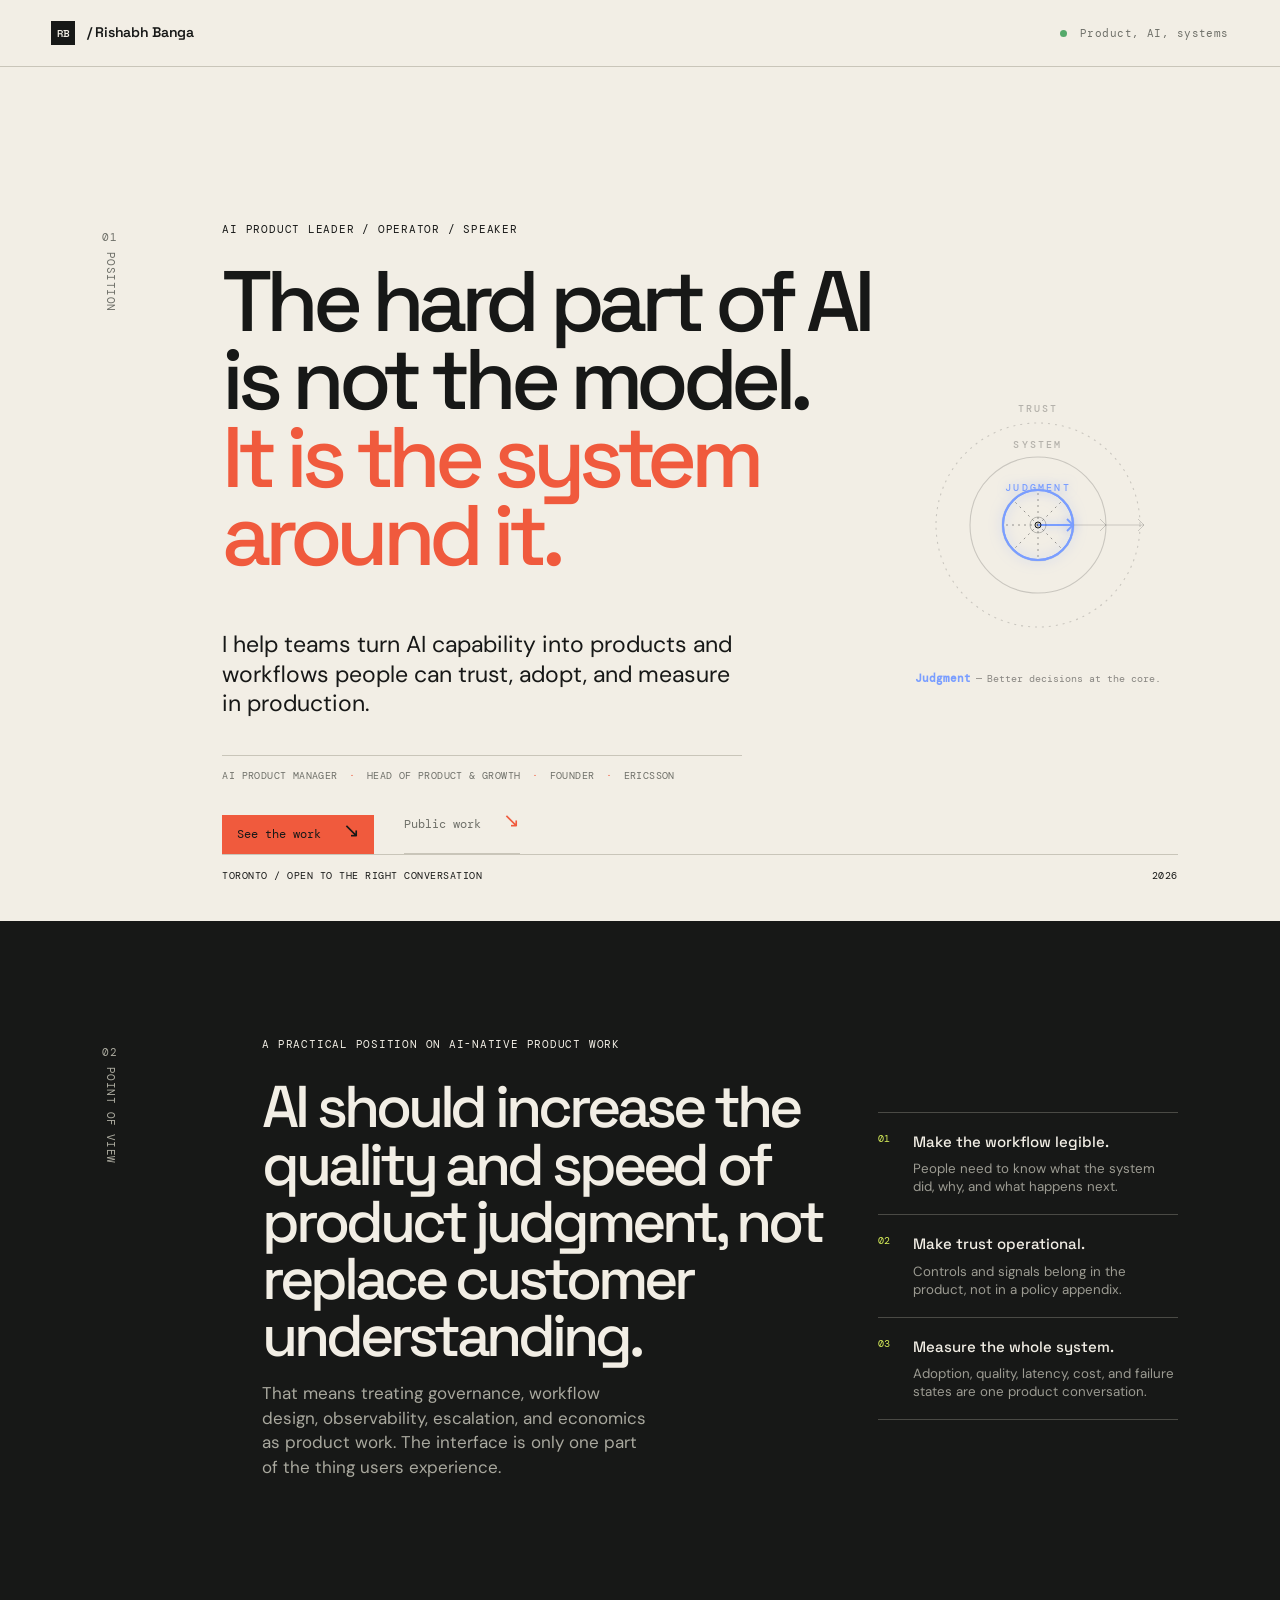
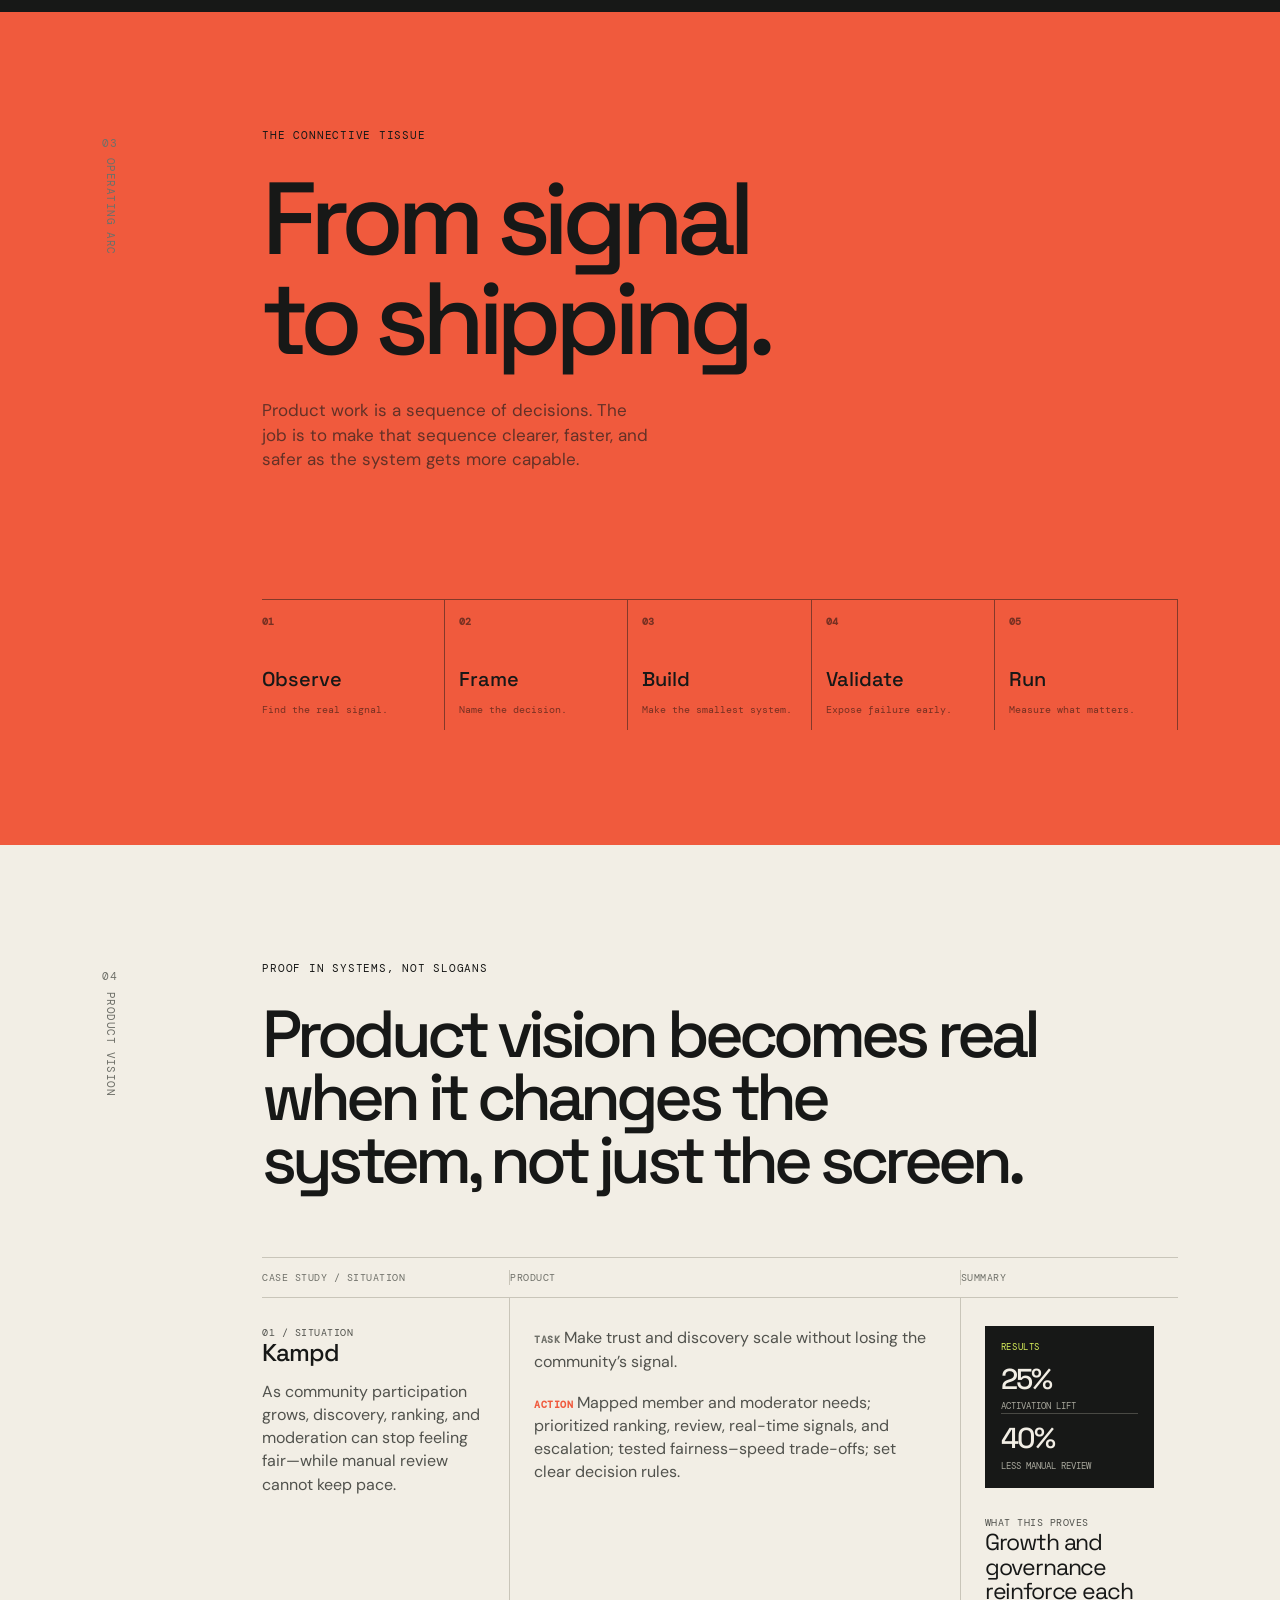
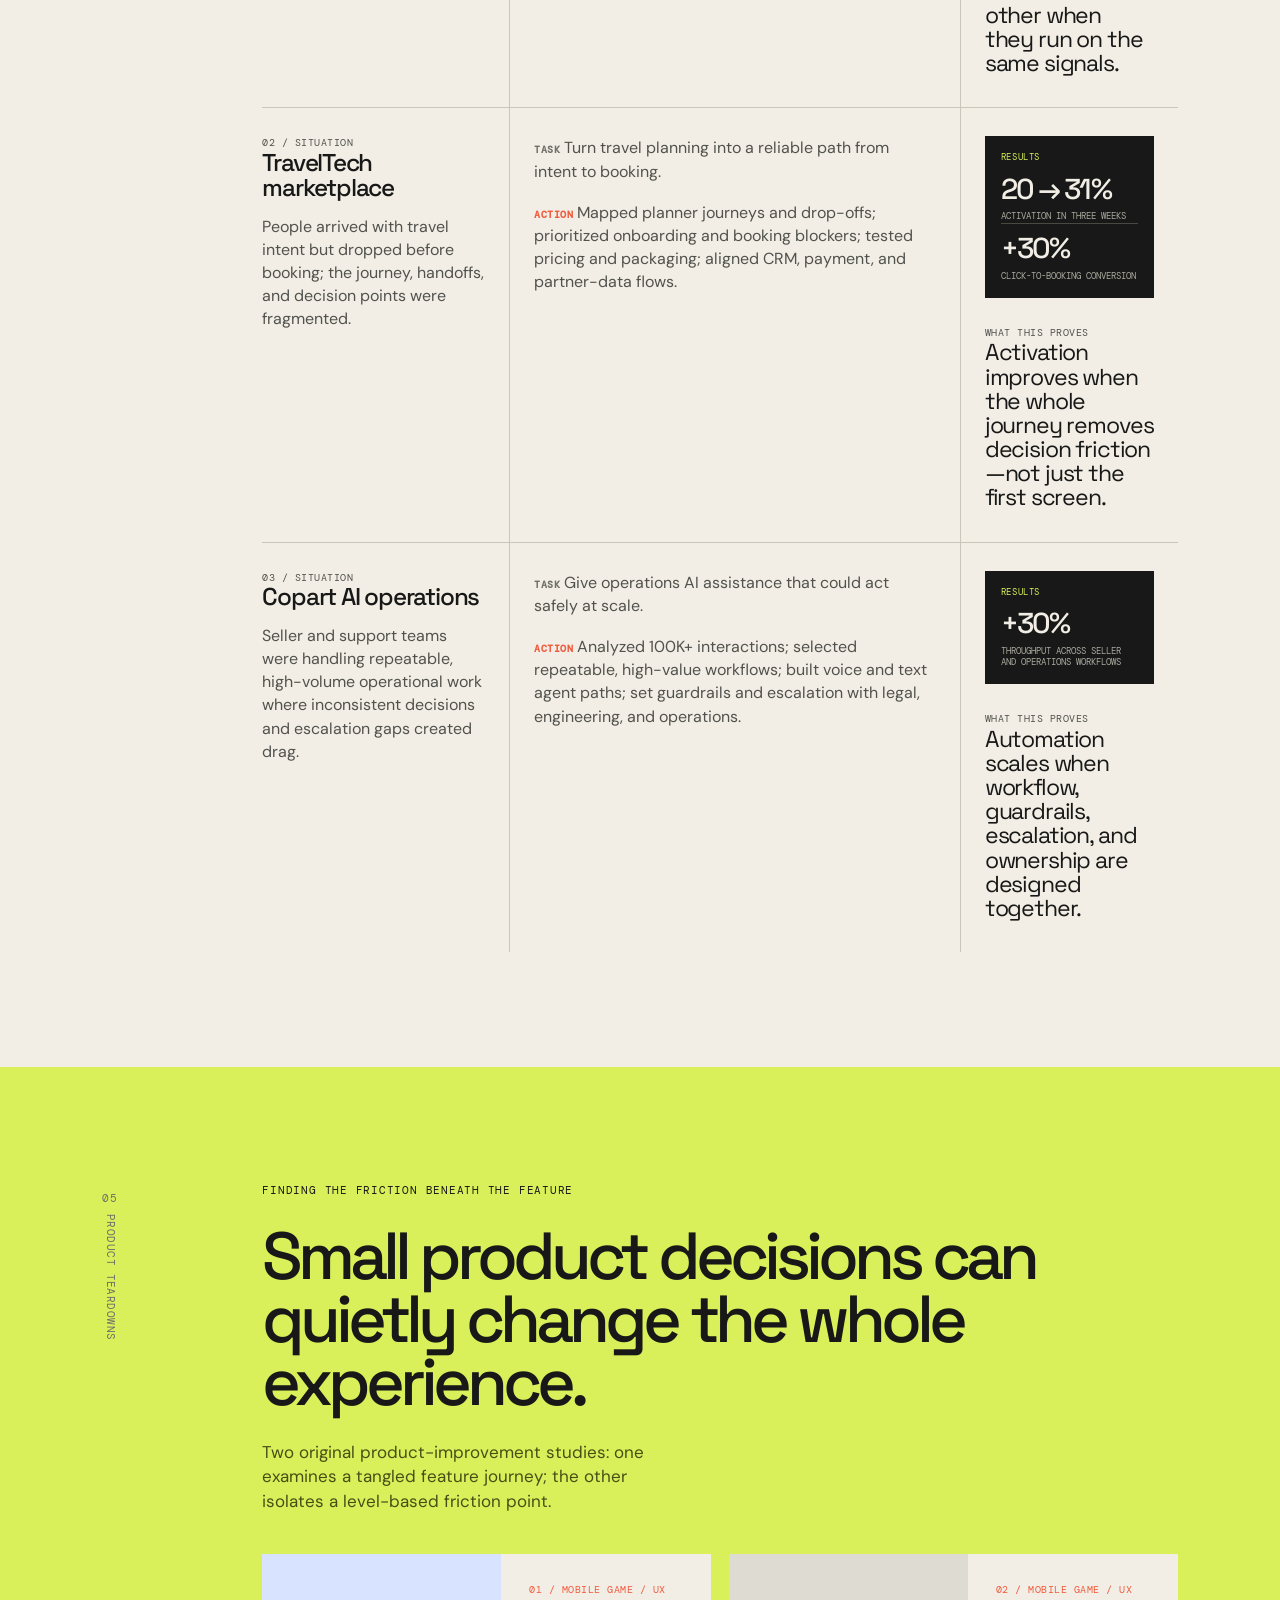
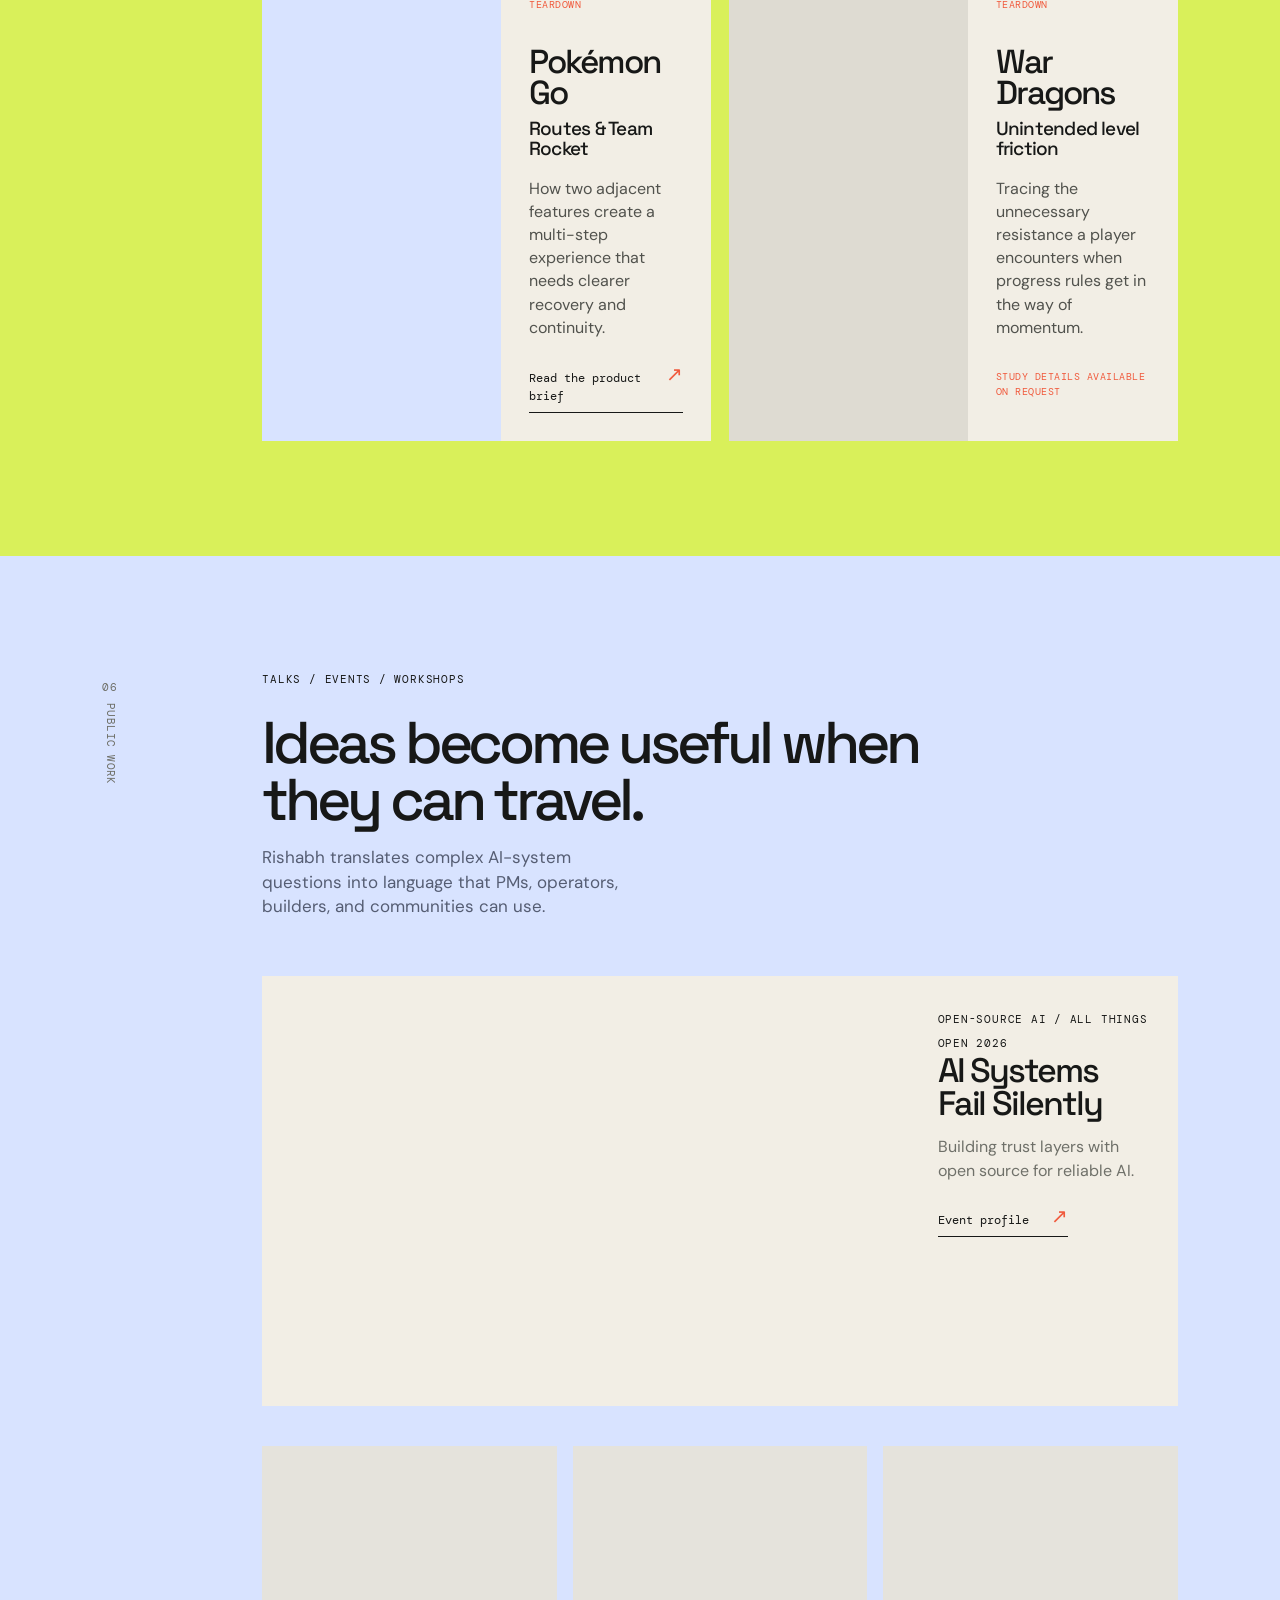
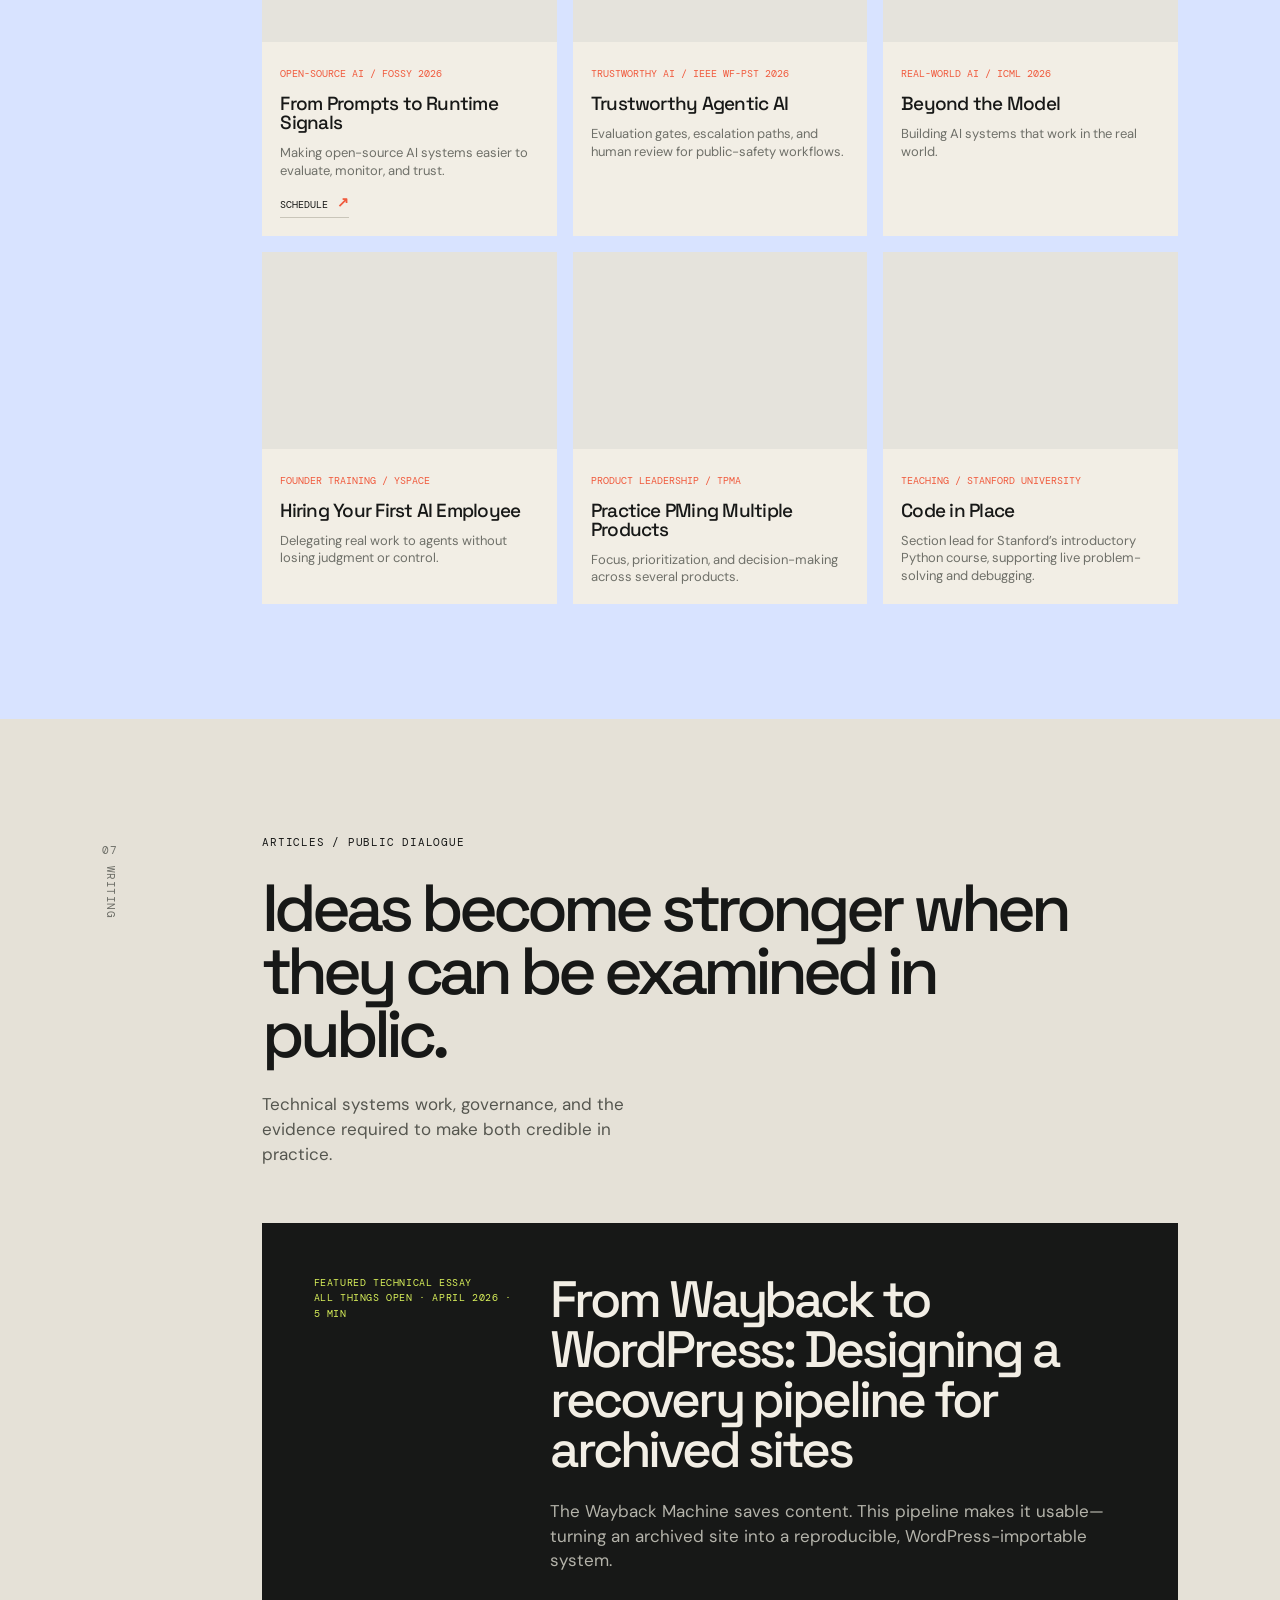
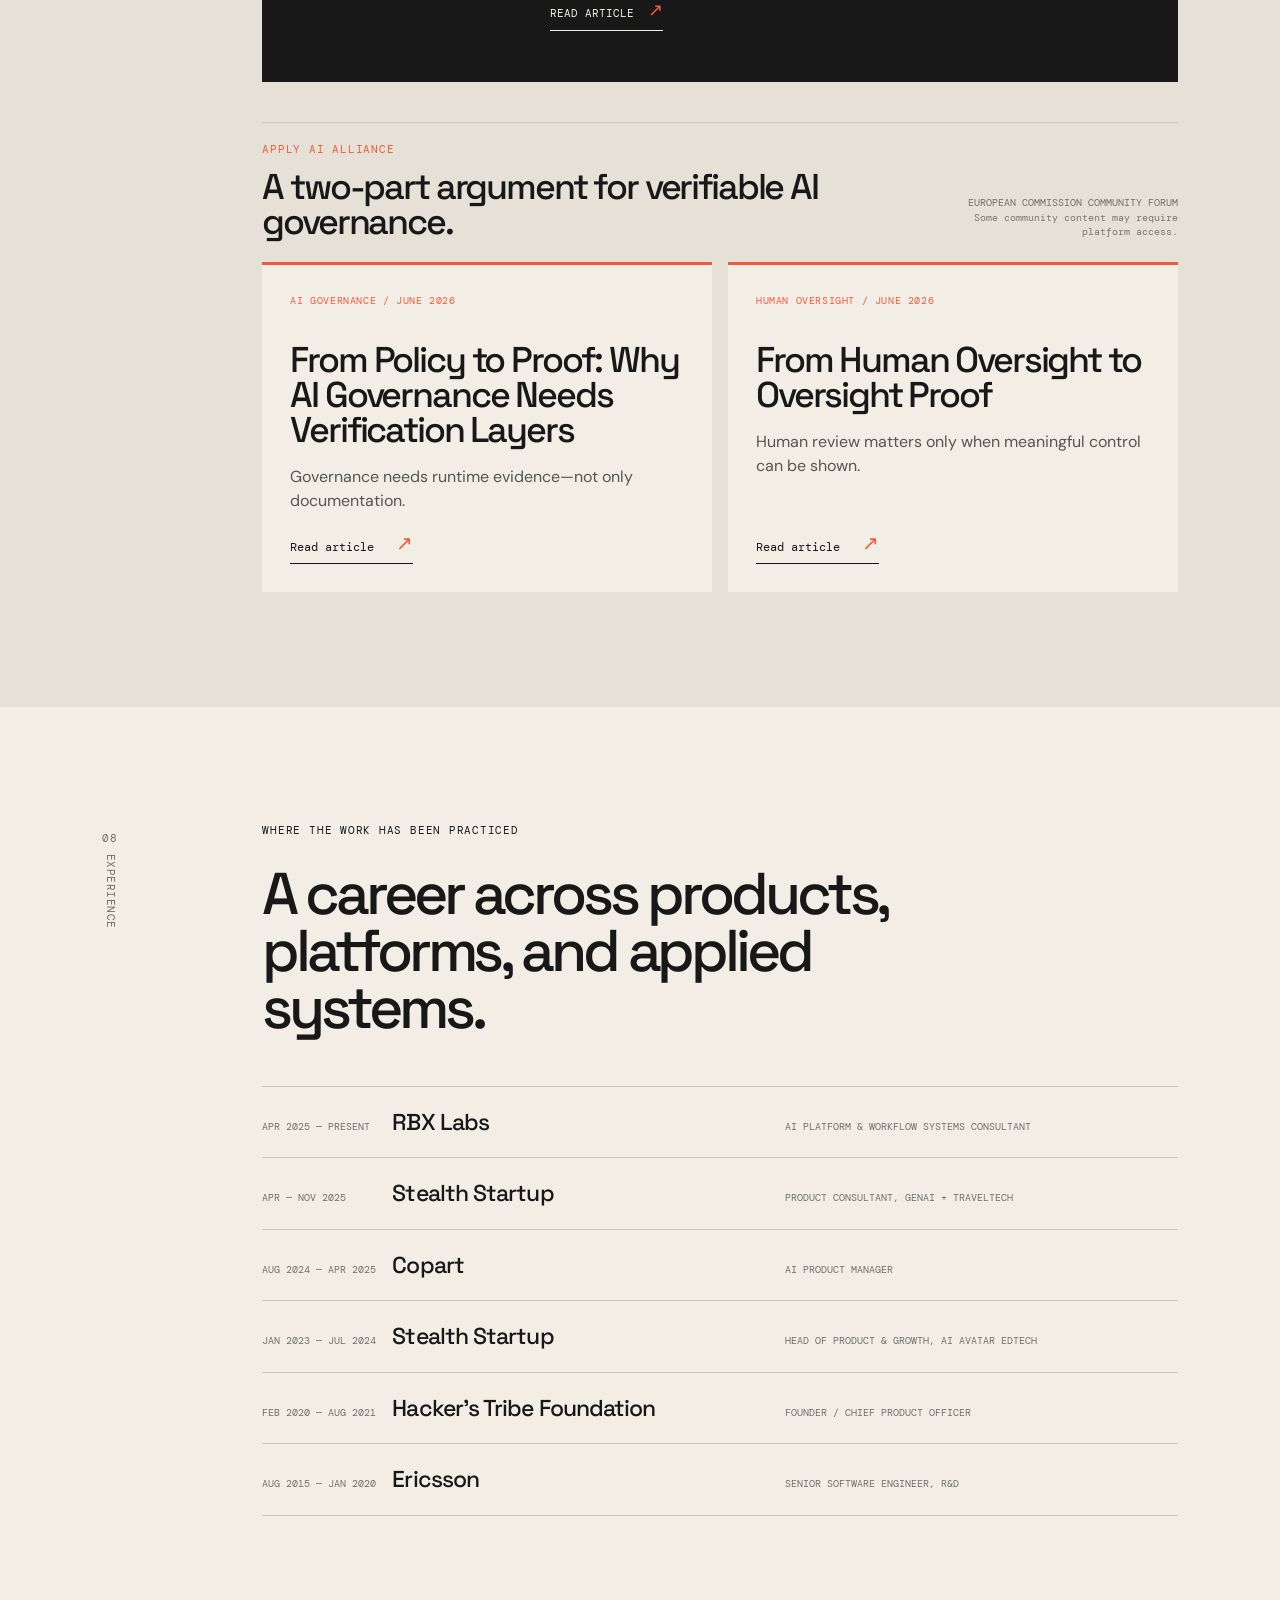
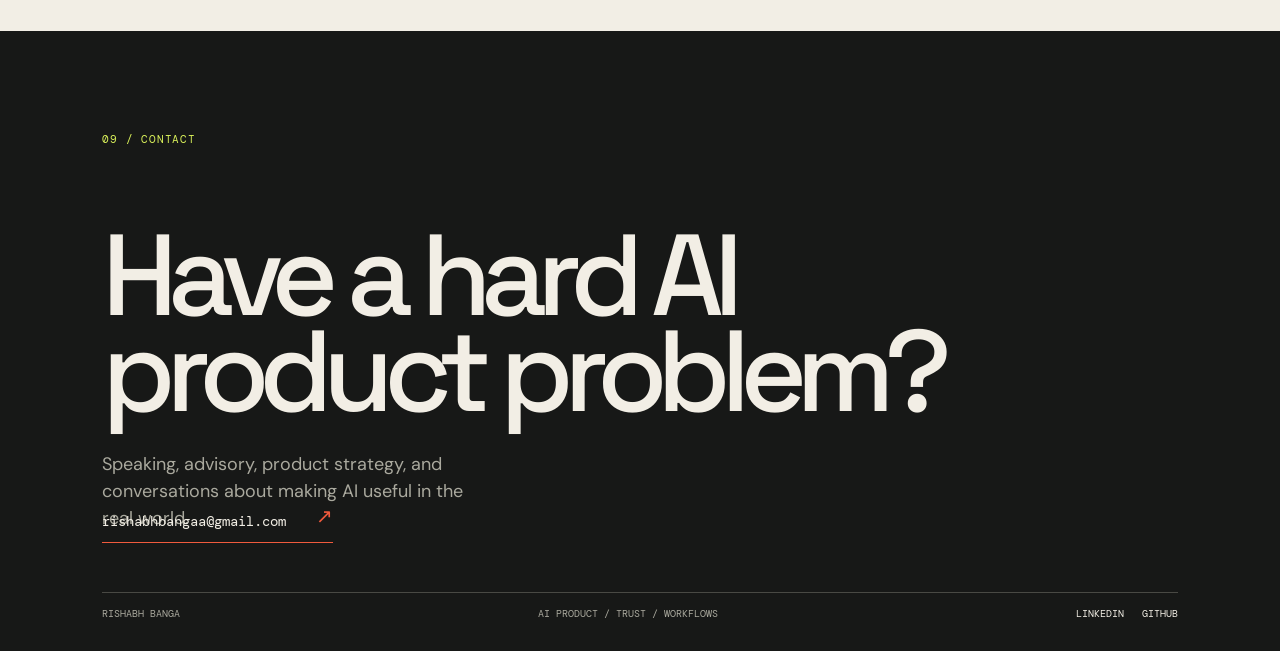
==== commit 6b6aab14: "Publish v2 portfolio design" ====
--- a/index.html
+++ b/index.html
@@ -1,148 +1,13 @@
 <!doctype html>
 <html lang="en">
 <head>
-  <meta charset="utf-8">
-  <meta name="viewport" content="width=device-width, initial-scale=1">
-  <meta name="theme-color" content="#101820">
-  <title>Rishabh Banga | Trust and Incentive Infrastructure for the Agentic Economy</title>
-  <meta name="description" content="Rishabh Banga builds AI workflows, trust systems, and structured-community infrastructure for the agentic economy.">
-  <link rel="icon" type="image/png" href="assets/img/favicon.png">
-  <link rel="preconnect" href="https://fonts.googleapis.com">
-  <link rel="preconnect" href="https://fonts.gstatic.com" crossorigin>
-  <link href="https://fonts.googleapis.com/css2?family=DM+Mono:wght@400;500&family=DM+Sans:wght@400;500;600;700&family=Space+Grotesk:wght@500;600;700&display=swap" rel="stylesheet">
-  <link rel="stylesheet" href="assets/css/style.css">
+    <meta charset="utf-8">
+    <meta name="viewport" content="width=device-width, initial-scale=1">
+    <meta http-equiv="refresh" content="0; url=v2.html">
+    <title>Rishabh Banga</title>
+    <link rel="canonical" href="v2.html">
 </head>
 <body>
-  <div class="site-noise" aria-hidden="true"></div>
-  <header class="site-header" data-site-header>
-    <a class="wordmark" href="#top" aria-label="RB/XB monogram, Rishabh Banga home">RB<span>/</span>XB</a>
-    <button class="menu-toggle" type="button" aria-expanded="false" aria-controls="site-nav">
-      <span></span><span></span>
-      <span class="sr-only">Open navigation</span>
-    </button>
-    <nav class="site-nav" id="site-nav" aria-label="Primary navigation">
-      <a href="#thesis">Thesis</a>
-      <a href="#sprint">90-day sprint</a>
-      <a href="#systems">Systems</a>
-      <a href="#speaking">Speaking</a>
-      <a href="#notes">Field notes</a>
-      <a href="#about">About</a>
-    </nav>
-    <a class="header-cta" href="mailto:rishabhbangaa@gmail.com?subject=Agentic%20economy%20conversation">Start a conversation <span aria-hidden="true">↗</span></a>
-  </header>
-
-  <main id="top">
-    <section class="hero section-shell" aria-labelledby="hero-title">
-      <div class="hero-copy">
-        <h1 id="hero-title">The agentic economy needs a <em>trust and incentive layer.</em></h1>
-        <p class="hero-lede">Rishabh Banga builds AI workflows, trust systems, and structured-community infrastructure that make agentic participation more trusted, incentive-aware, and governable.</p>
-        <div class="hero-actions">
-          <a class="button button-primary" href="#sprint">Explore the 90-day sprint <span aria-hidden="true">↓</span></a>
-          <a class="button button-quiet" href="mailto:rishabhbangaa@gmail.com?subject=Speaking%20or%20workshop%20invitation">Invite Rishabh to speak <span aria-hidden="true">↗</span></a>
-        </div>
-        <div class="hero-meta" aria-label="Areas of focus">
-          <span>Enterprise agents</span>
-          <span>Trust systems</span>
-          <span>Workflow infrastructure</span>
-        </div>
-      </div>
-      <div class="hero-visual" aria-label="Agentic trust layer diagram" role="img">
-        <div class="visual-caption"><span>LIVE SYSTEM MAP</span><span>01 / 05</span></div>
-        <div class="trust-map">
-          <div class="map-orbit orbit-one"></div>
-          <div class="map-orbit orbit-two"></div>
-          <div class="map-line line-a"></div>
-          <div class="map-line line-b"></div>
-          <div class="map-line line-c"></div>
-          <div class="map-node node-activity"><span class="node-kicker">01</span><strong>Activity</strong><small>people + agents</small></div>
-          <div class="map-node node-signal"><span class="node-kicker">02</span><strong>Signals</strong><small>reputation + context</small></div>
-          <div class="map-node node-layer"><span class="node-kicker">03</span><strong>Trust layer</strong><small>evaluate + explain</small></div>
-          <div class="map-node node-action"><span class="node-kicker">04</span><strong>Action</strong><small>reward + escalate</small></div>
-          <div class="map-gate"><span>HUMAN<br>OVERSIGHT</span><i></i></div>
-        </div>
-        <div class="visual-footer"><span>Input</span><span>Signal translation</span><span>Decision history</span><span>Feedback</span></div>
-      </div>
-    </section>
-
-    <section class="thesis-band section-shell" id="thesis" aria-labelledby="thesis-title">
-      <div class="thesis-content">
-        <h2 id="thesis-title">Autonomy alone creates noise. <em>Trust makes participation valuable.</em></h2>
-        <p>Humans and agents will coordinate, recommend, transact, and respond to incentives. The winning product layer is not the agent itself. It is the infrastructure around agentic participation.</p>
-      </div>
-      <div class="principle-grid">
-        <article><span>01</span><h3>Open by design</h3><p>Make the signals, assumptions, and decision paths inspectable.</p></article>
-        <article><span>02</span><h3>Trust is a product feature</h3><p>Evaluation, explanation, escalation, and accountability belong in the workflow.</p></article>
-        <article><span>03</span><h3>Incentives shape behavior</h3><p>Reward trusted participation and make reputation useful across the system.</p></article>
-      </div>
-    </section>
-
-    <section class="sprint-section section-shell" id="sprint" aria-labelledby="sprint-title">
-      <div class="section-heading split-heading">
-        <div><h2 id="sprint-title">From community activity to an <em>operating layer.</em></h2></div>
-        <p>A product sprint across AI workflows, trust systems, and structured-community GTM. Each artifact strengthens the next.</p>
-      </div>
-      <div class="artifact-grid">
-        <article class="artifact-card artifact-primary">
-          <div class="artifact-top"><span>Artifact 01</span><span class="artifact-status">Functional workflow</span></div>
-          <h3>WeKamp Digest</h3>
-          <p class="artifact-subtitle">From community activity to operator guidance.</p>
-          <div class="pipeline"><span>Activity</span><i>→</i><span>Signals</span><i>→</i><span>Guidance</span></div>
-          <p>A functional AI workflow translating member, post, event, comment, visit, and engagement activity into trust and engagement signals operators can act on.</p>
-          <div class="artifact-callout"><b>Key product move</b><span>Trust became an operating surface, not a passive dashboard.</span></div>
-        </article>
-        <article class="artifact-card">
-          <div class="artifact-top"><span>Artifact 02</span><span class="artifact-status">Platform thesis</span></div>
-          <h3>Trust decision layer</h3>
-          <p class="artifact-subtitle">Trust as shared infrastructure for humans and agents.</p>
-          <div class="decision-list"><span><b>Show</b> relevant content</span><span><b>Reward</b> trusted behavior</span><span><b>Escalate</b> high-risk cases</span><span><b>Explain</b> each decision</span><span><b>Block</b> harmful actions</span></div>
-          <p>Agents need permissions, reputation, incentives, dispute paths, and legible decision histories before they can participate economically.</p>
-        </article>
-        <article class="artifact-card">
-          <div class="artifact-top"><span>Artifact 03</span><span class="artifact-status">GTM wedge</span></div>
-          <h3>Structured communities</h3>
-          <p class="artifact-subtitle">The beachhead for the agentic economy.</p>
-          <div class="beachhead-list"><span>Recurring cadence</span><span>Clear operators</span><span>Trust-sensitive interaction</span><span>Real coordination overhead</span></div>
-          <p>Where coordination is hard, workflow design creates defensible and sticky product value.</p>
-        </article>
-      </div>
-      <div class="system-ribbon"><span>Activity</span><b>→</b><span>Signal translation</span><b>→</b><span>Workflow</span><b>→</b><span>Trust + incentive layer</span><b>→</b><span>Action</span><b>→</b><span>GTM</span></div>
-    </section>
-
-    <section class="systems-section section-shell" id="systems" aria-labelledby="systems-title">
-      <div class="section-heading split-heading"><div><h2 id="systems-title">Products that make trust <em>visible.</em></h2></div><p>Each system turns ambiguous AI participation into evaluation, signals, and accountable action.</p></div>
-      <div class="system-grid">
-        <article class="system-card system-wide"><div class="system-card-index">01 / TRUST INFRASTRUCTURE</div><h3>Network Guardian</h3><p>Pre-connection Wi-Fi trust that turns diagnostics, reputation history, and confidence signals into a decision before the first packet leaves the device.</p><div class="system-metric"><strong>30 days</strong><span>first version shipped</span></div><a href="https://rbx-labs.io/network-guardian.html" target="_blank" rel="noreferrer">View product concept ↗</a></article>
-        <article class="system-card"><div class="system-card-index">02 / COMMUNITY TRUST</div><h3>Kampd</h3><p>AI-powered trust, discovery, ranking, and moderation systems with policy-driven review paths.</p><div class="metric-pair"><span><strong>25%</strong> activation lift</span><span><strong>40%</strong> less manual review</span></div></article>
-        <article class="system-card"><div class="system-card-index">03 / RELIABLE AI</div><h3>TravelTech</h3><p>A connected planning, booking, and concierge workflow designed around constraints and valid outputs.</p><div class="metric-pair"><span><strong>98%+</strong> valid itineraries</span><span><strong>12s</strong> P95 pipeline</span></div></article>
-        <article class="system-card system-wide"><div class="system-card-index">04 / PRODUCT INFRASTRUCTURE</div><h3>iPRD</h3><p>A deterministic product-specification workflow that converts rough product thinking into structured, inspectable, executable specifications.</p><div class="system-quote">“Make the decision path visible before the system ships.”</div></article>
-      </div>
-    </section>
-
-    <section class="speaking-section section-shell" id="speaking" aria-labelledby="speaking-title">
-      <div class="section-heading split-heading"><div><h2 id="speaking-title">Ideas for the people building <em>what comes next.</em></h2></div><p>Talks and trainings across open-source AI, runtime trust signals, reliable agentic systems, and responsible adoption.</p></div>
-      <div class="event-grid">
-        <article class="event-card"><img src="assets/img/events/all-things-open-2026-ai-systems-fail-silently.png" alt="All Things Open 2026 talk poster" loading="lazy"><div><span>Open-source AI / All Things Open 2026</span><h3>AI Systems Fail Silently</h3><p>Building trust layers with open source for reliable AI.</p><a href="https://2026.allthingsopen.org/speakers/rishabh-banga" target="_blank" rel="noreferrer">Event profile ↗</a></div></article>
-        <article class="event-card"><img src="assets/img/events/fossy-2026-prompts-to-runtime-signals.png" alt="FOSSY 2026 talk poster" loading="lazy"><div><span>Open-source AI / FOSSY 2026</span><h3>From Prompts to Runtime Signals</h3><p>Making open-source AI systems easier to evaluate, monitor, and trust.</p><a href="https://2026.fossy.ca/schedule/#saturday" target="_blank" rel="noreferrer">Schedule ↗</a></div></article>
-        <article class="event-card"><img src="assets/img/events/wfpst-trustworthy-agentic-ai-public-safety.png" alt="IEEE World Forum tutorial poster" loading="lazy"><div><span>Trustworthy AI / IEEE WF-PST 2026</span><h3>Trustworthy Agentic AI</h3><p>Evaluation gates, escalation paths, and human review for public safety workflows.</p></div></article>
-        <article class="event-card"><img src="assets/img/events/icml-accepted-at-icml-2026.jpeg" alt="ICML 2026 mentoring forum poster" loading="lazy"><div><span>Real-world AI / ICML 2026</span><h3>Beyond the Model</h3><p>Building AI systems that work in the real world.</p></div></article>
-        <article class="event-card"><img src="assets/img/events/yspace-hiring-first-ai-employee.jpeg" alt="YSpace AI employee workshop poster" loading="lazy"><div><span>Founder training / YSpace</span><h3>Hiring Your First AI Employee</h3><p>Delegating real work to agents without losing judgment or control.</p></div></article>
-        <article class="event-card"><img src="assets/img/events/tpma-practice-pming-multiple-products.jpeg" alt="Toronto Product Management Association event poster" loading="lazy"><div><span>Product leadership / TPMA</span><h3>Practice PMing Multiple Products</h3><p>Focus, prioritization, and decision-making across several products.</p></div></article>
-        <article class="event-card"><img src="assets/img/events/stanford-code-in-place.png" alt="Stanford Code in Place poster" loading="lazy"><div><span>Teaching / Stanford University</span><h3>Code in Place</h3><p>Section lead for Stanford's intro Python course, supporting live problem-solving and debugging.</p></div></article>
-      </div>
-      <div class="section-cta"><p>Invite Rishabh to speak, facilitate a workshop, or advise your team on trustworthy AI.</p><a class="button button-primary" href="mailto:rishabhbangaa@gmail.com?subject=Speaking%20or%20workshop%20invitation">Invite Rishabh <span aria-hidden="true">↗</span></a></div>
-    </section>
-
-    <section class="notes-section section-shell" id="notes" aria-labelledby="notes-title">
-      <div class="section-heading split-heading"><div><h2 id="notes-title">A few beliefs I keep <em>testing.</em></h2></div><p>Short notes, diagrams, and product questions from the work.</p></div>
-      <div class="notes-grid"><article><span>NOTE 01 / TRUST</span><h3>Trust is not a badge. It is a system behavior.</h3><p>Users trust products when decisions are legible, recoverable, and accountable.</p></article><article><span>NOTE 02 / INCENTIVES</span><h3>Every agent needs a reason to behave well.</h3><p>Reputation and reward systems are product mechanics, not just economic theory.</p></article><article><span>NOTE 03 / PRODUCT</span><h3>The best AI product move may be a new operating surface.</h3><p>Turn messy activity into guidance people can use, inspect, and improve.</p></article></div>
-    </section>
-
-    <section class="about-section section-shell" id="about" aria-labelledby="about-title">
-      <div class="about-layout"><div><h2 id="about-title">Product judgment for systems that need to <em>work in public.</em></h2></div><div class="about-copy"><p>Rishabh Banga is an AI product leader and operator working across enterprise agents, trust systems, workflow infrastructure, and structured-community GTM.</p><p>His work connects product strategy to the details that make participation safe and useful: evaluation, incentives, human oversight, escalation, and adoption.</p><div class="about-links"><a href="https://github.com/rishabhbanga" target="_blank" rel="noreferrer">GitHub ↗</a><a href="https://www.linkedin.com/in/rishabhbanga" target="_blank" rel="noreferrer">LinkedIn ↗</a><a href="https://bit.ly/42FSwHD" target="_blank" rel="noreferrer">Resume ↗</a></div></div></div>
-      <div class="about-footer"><span>Rishabh Banga / Toronto, Canada</span><a href="mailto:rishabhbangaa@gmail.com">rishabhbangaa@gmail.com ↗</a></div>
-    </section>
-  </main>
-  <footer class="site-footer"><span>RB/XB</span><span>Rishabh Banga monogram</span><span>Trust + incentive infrastructure for the agentic economy</span><span>© 2026</span></footer>
-  <script src="assets/js/portfolio.js"></script>
+    <p><a href="v2.html">Open Rishabh Banga’s portfolio</a></p>
 </body>
 </html>
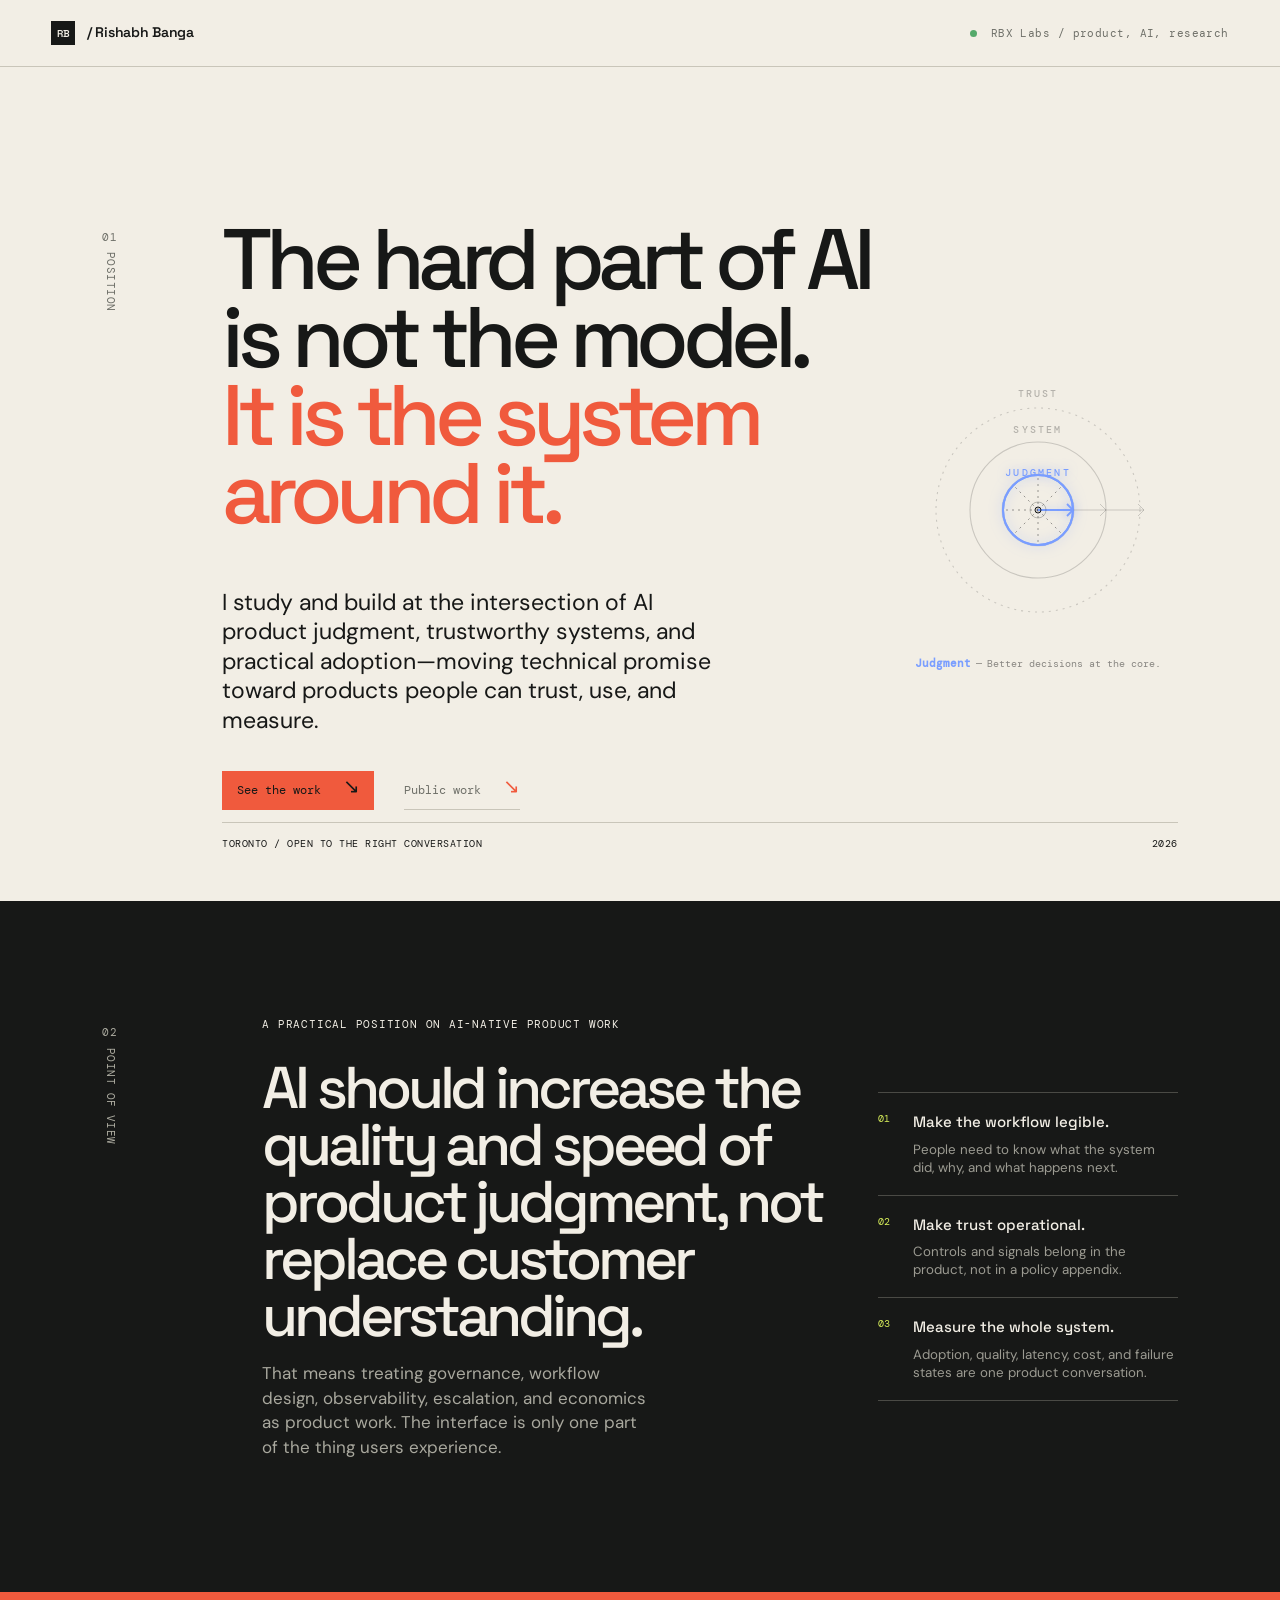
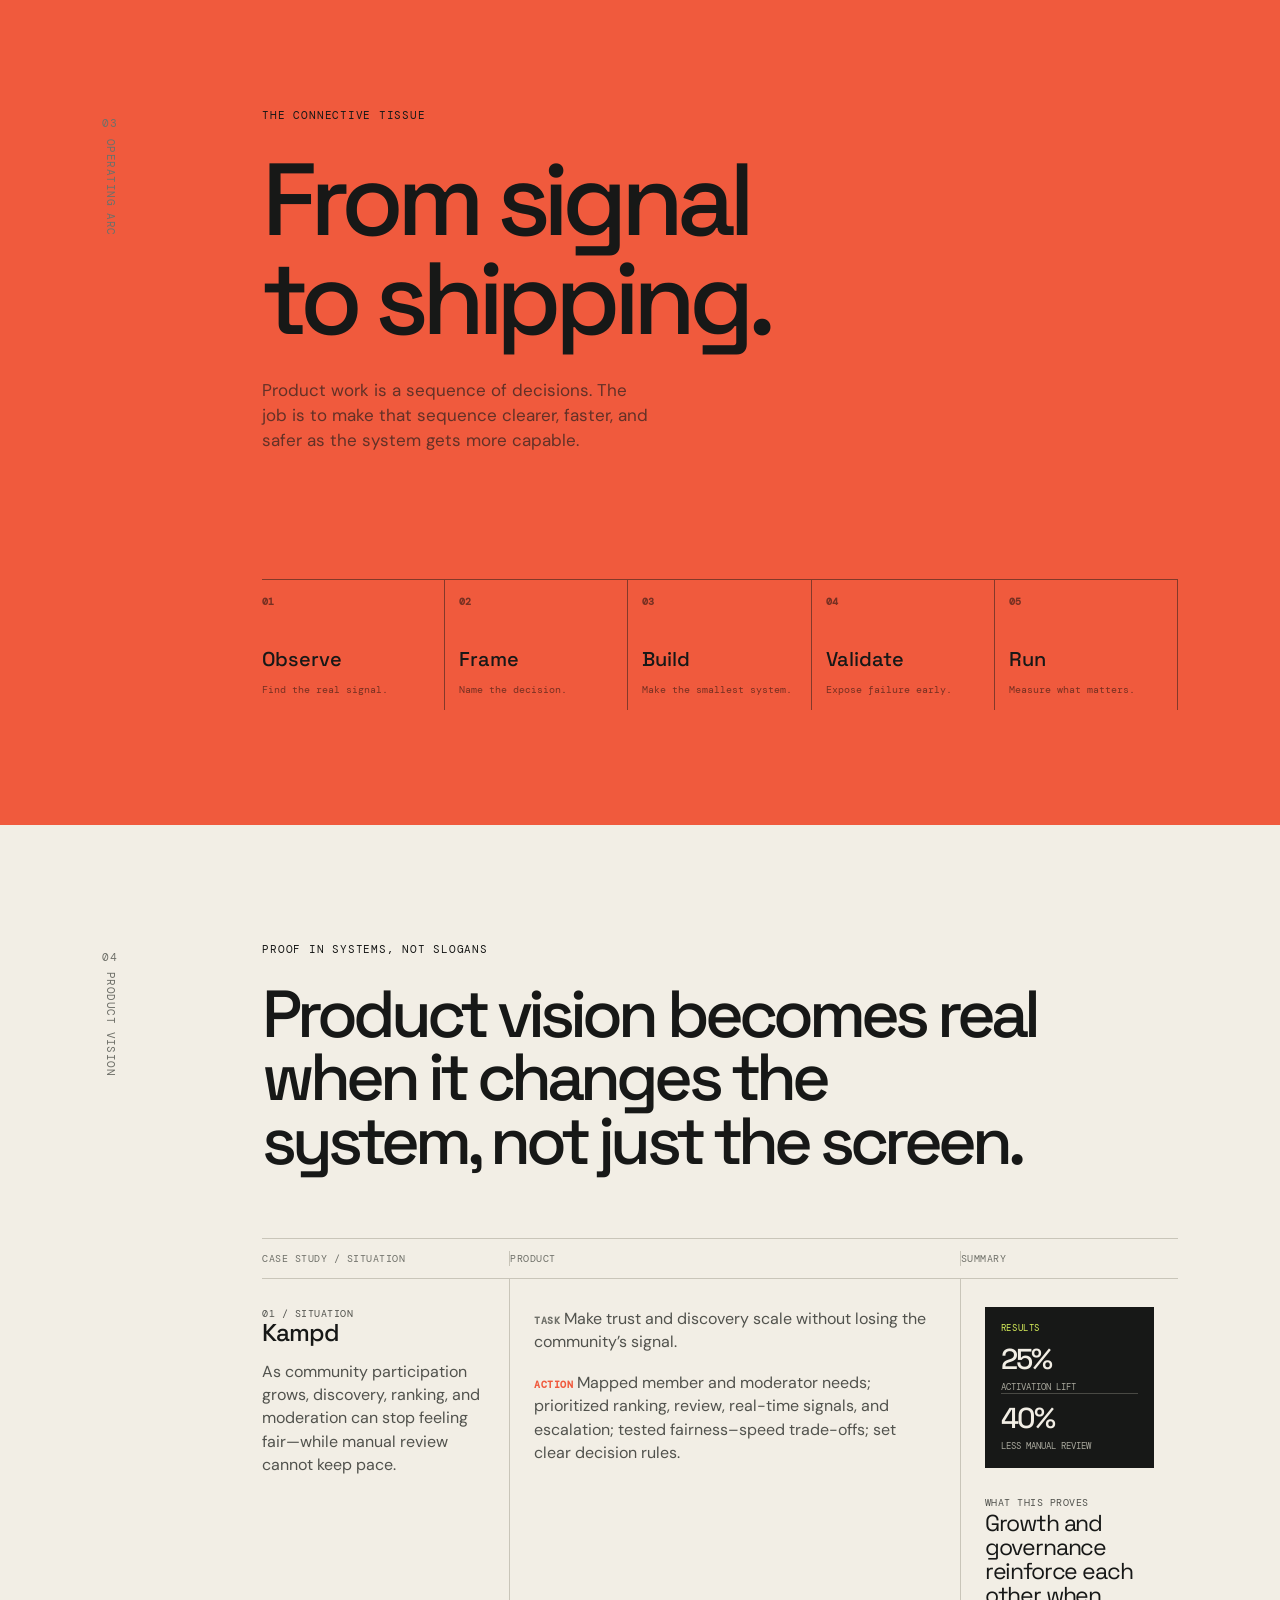
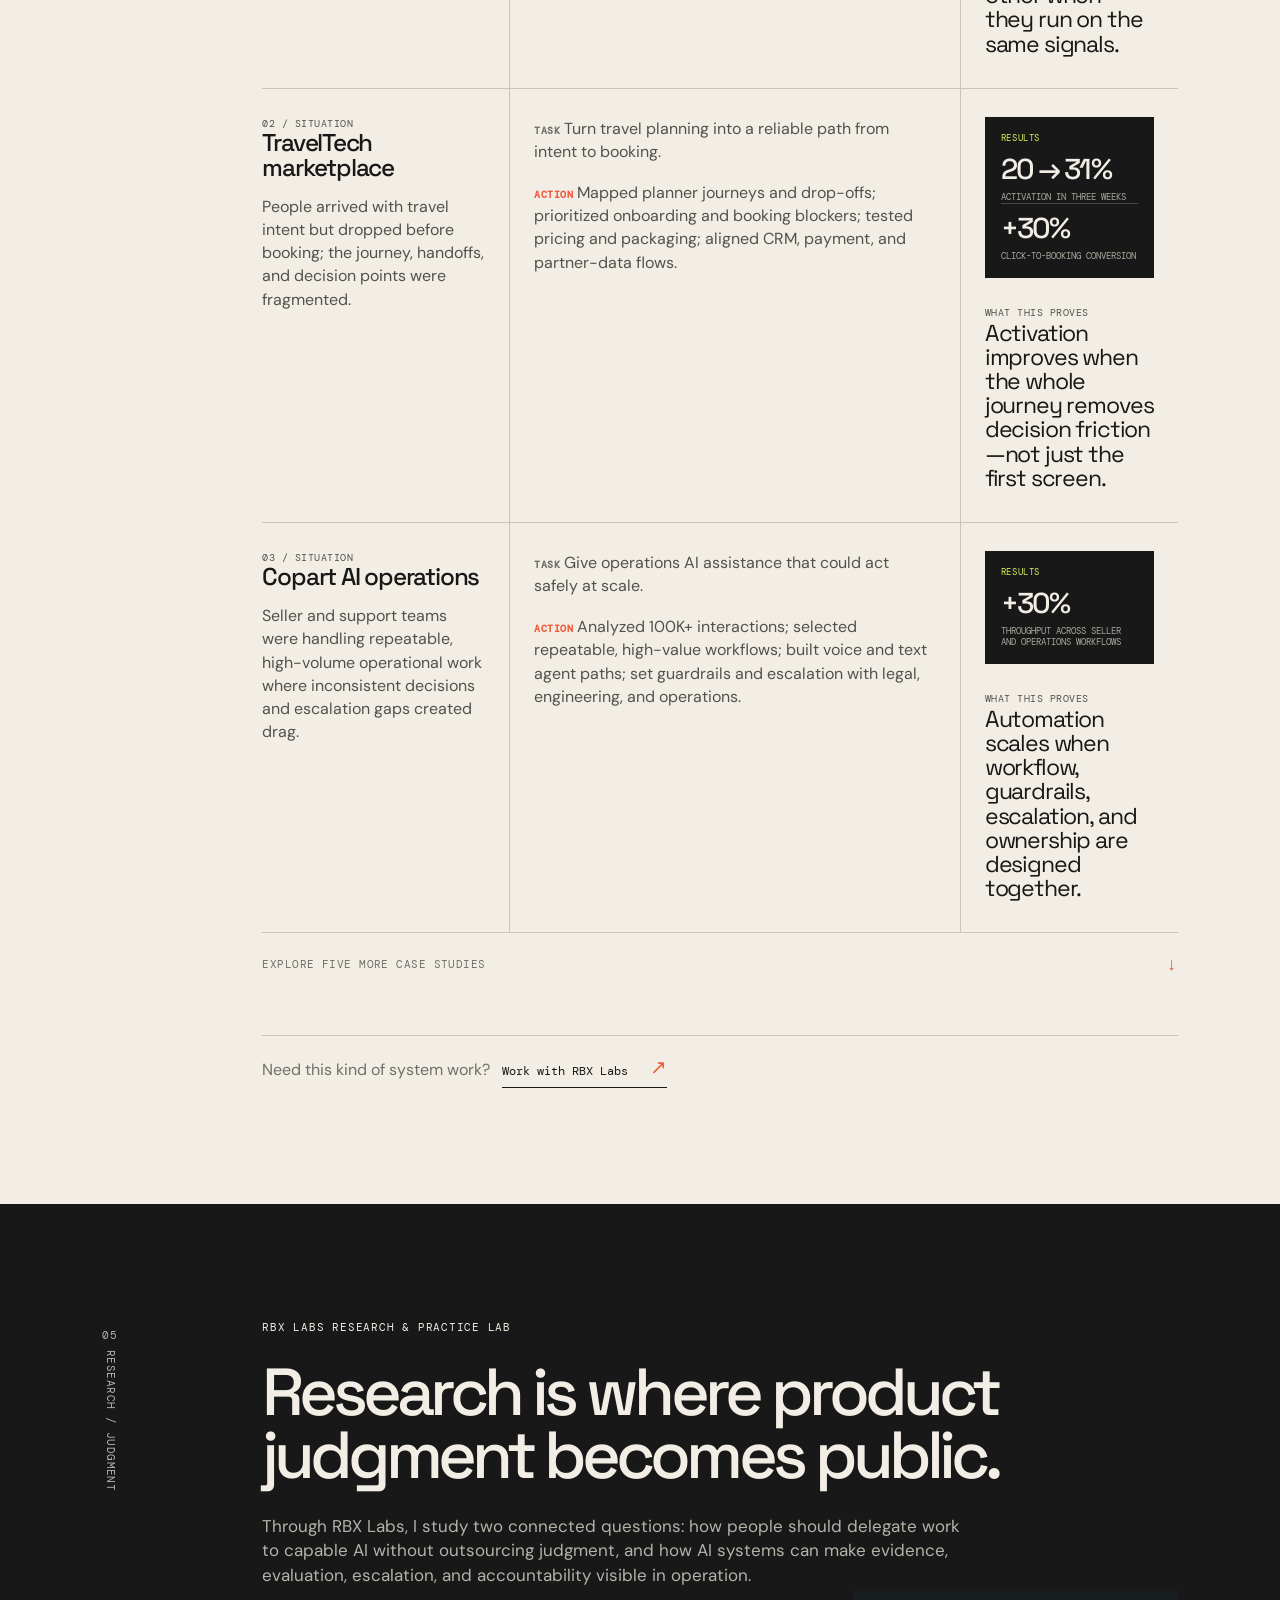
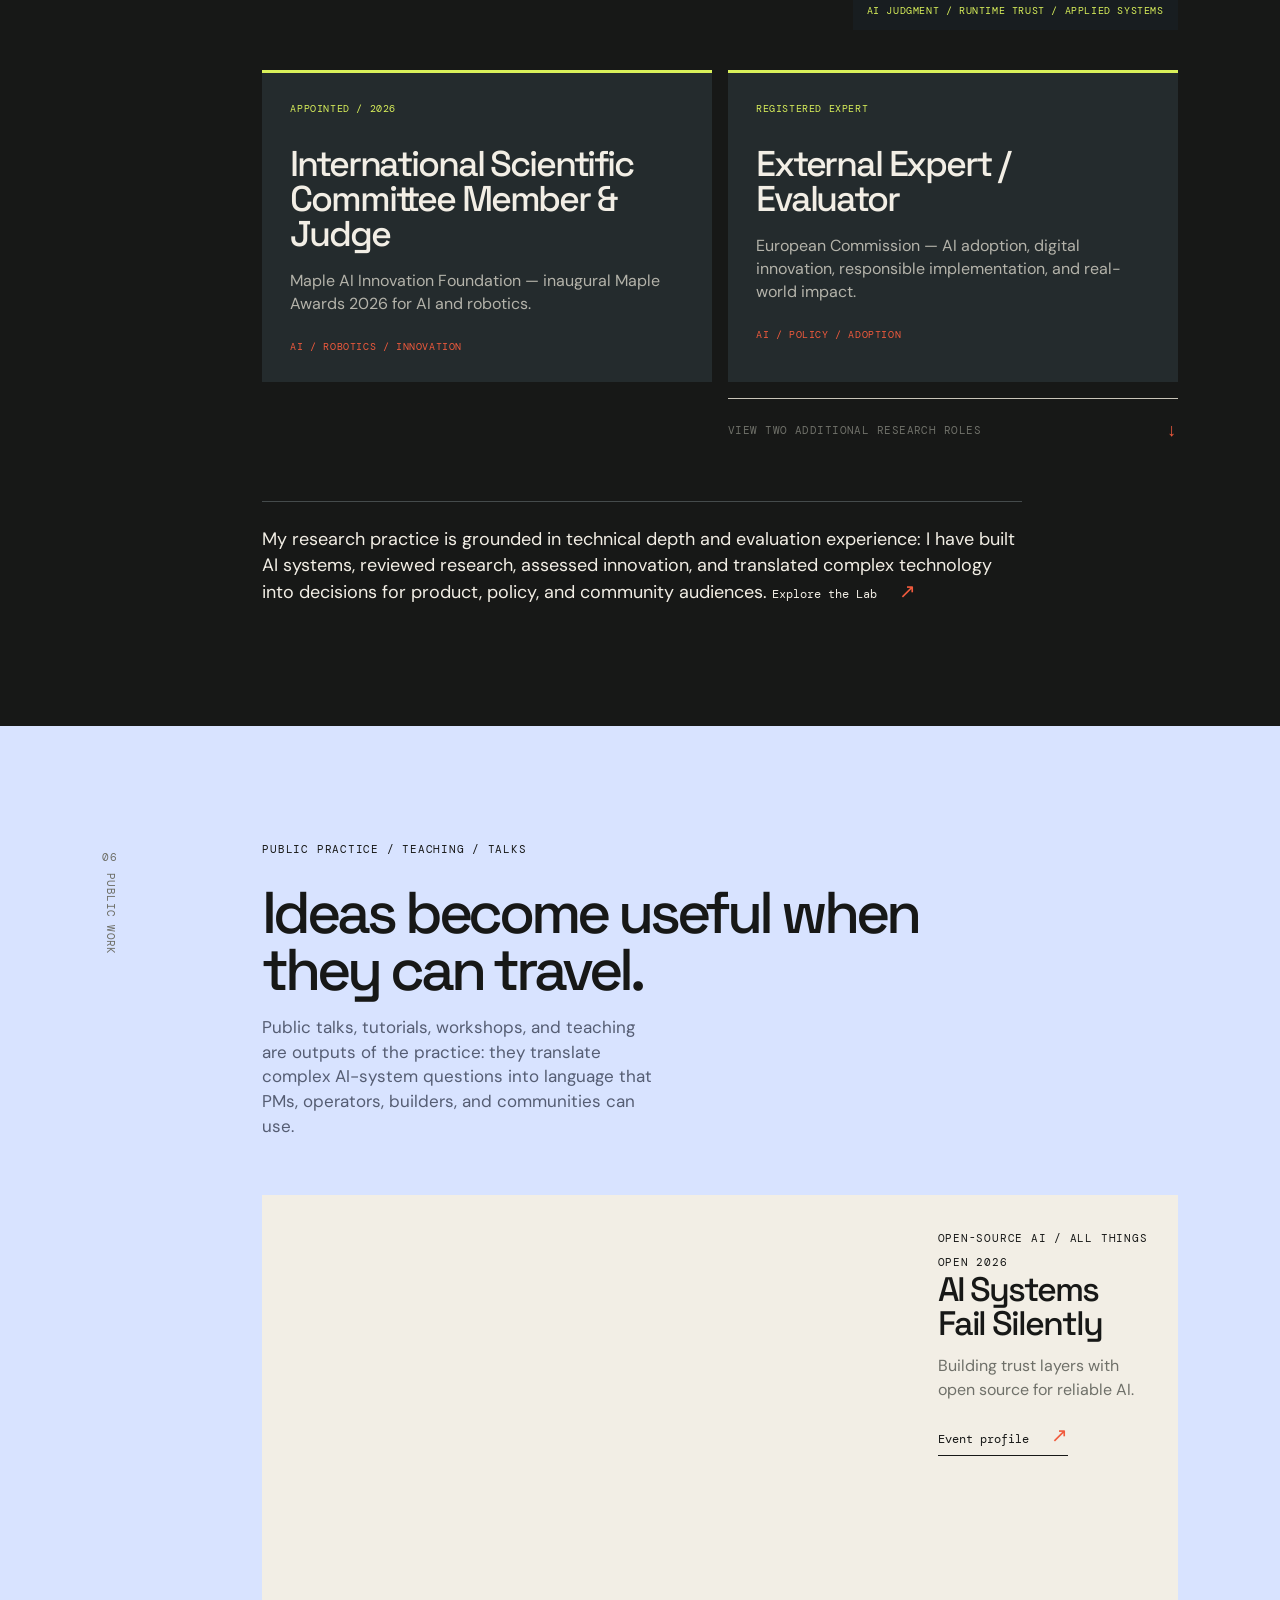
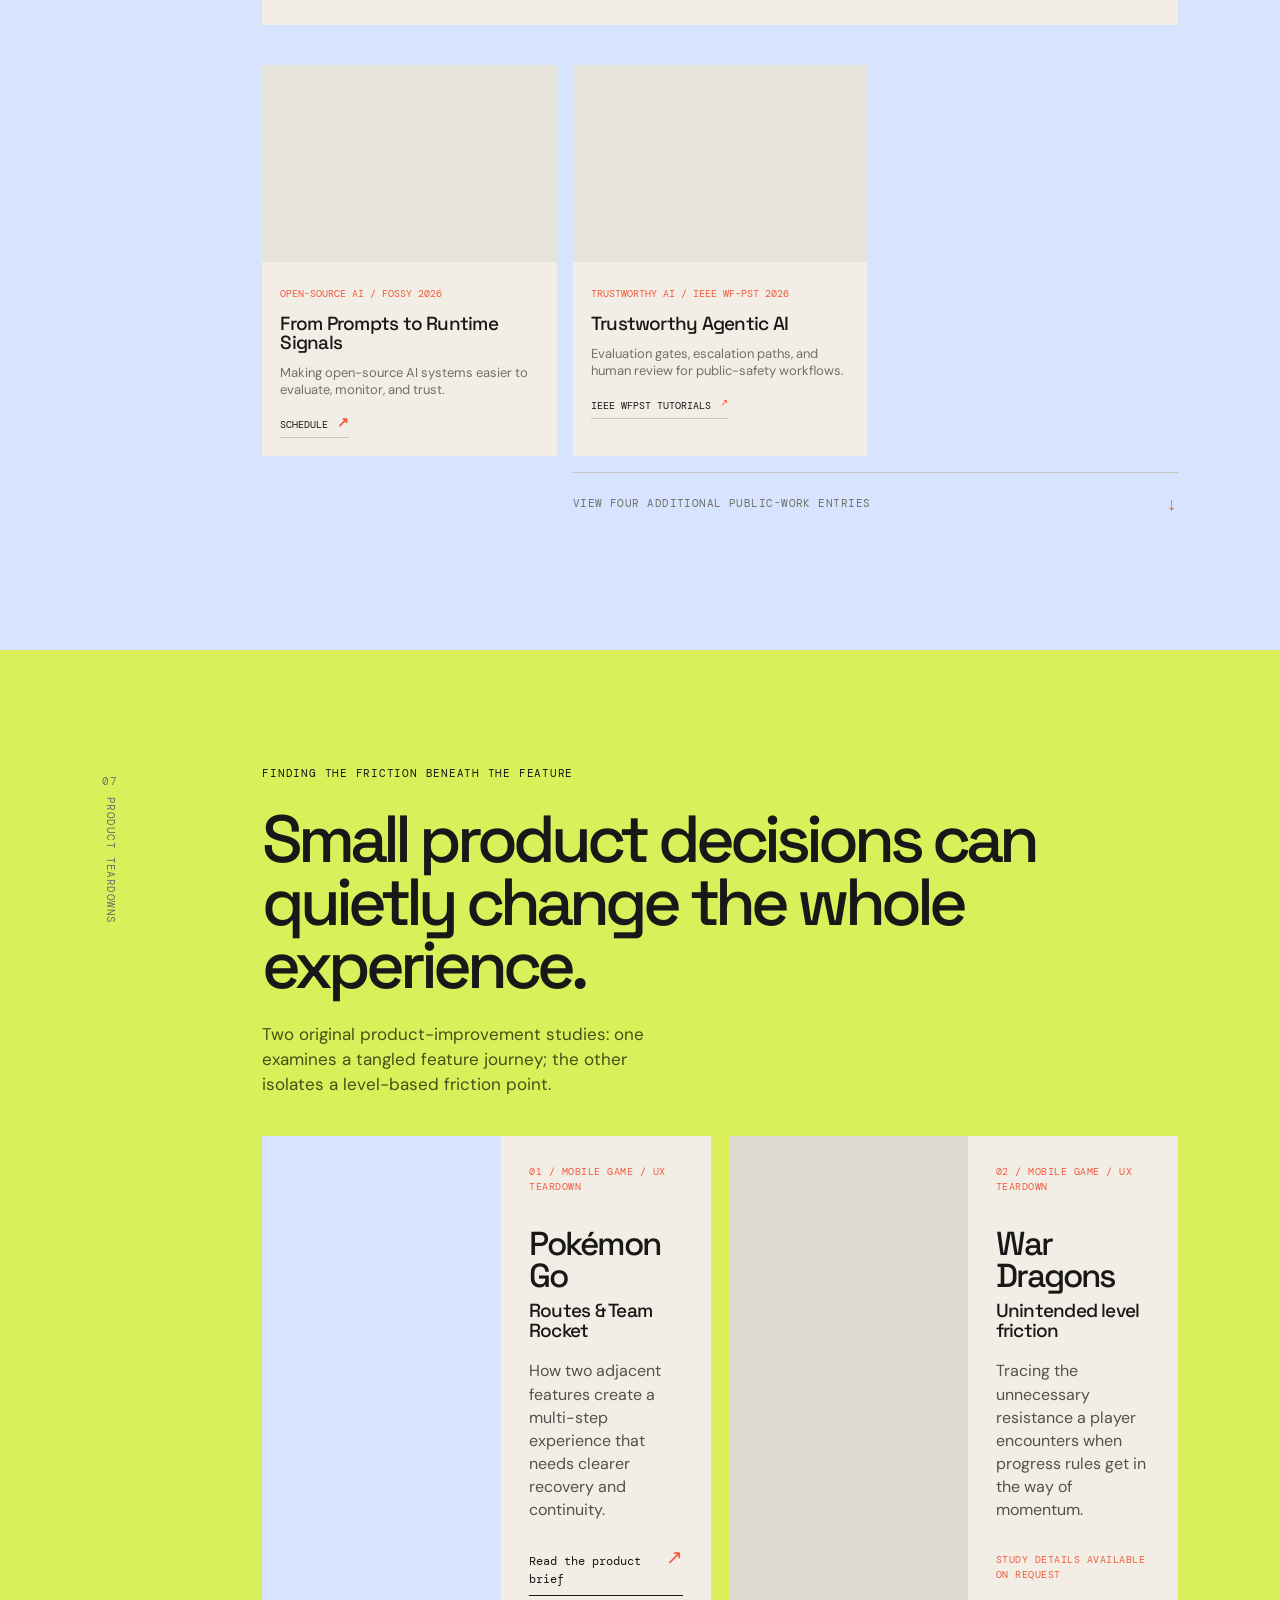
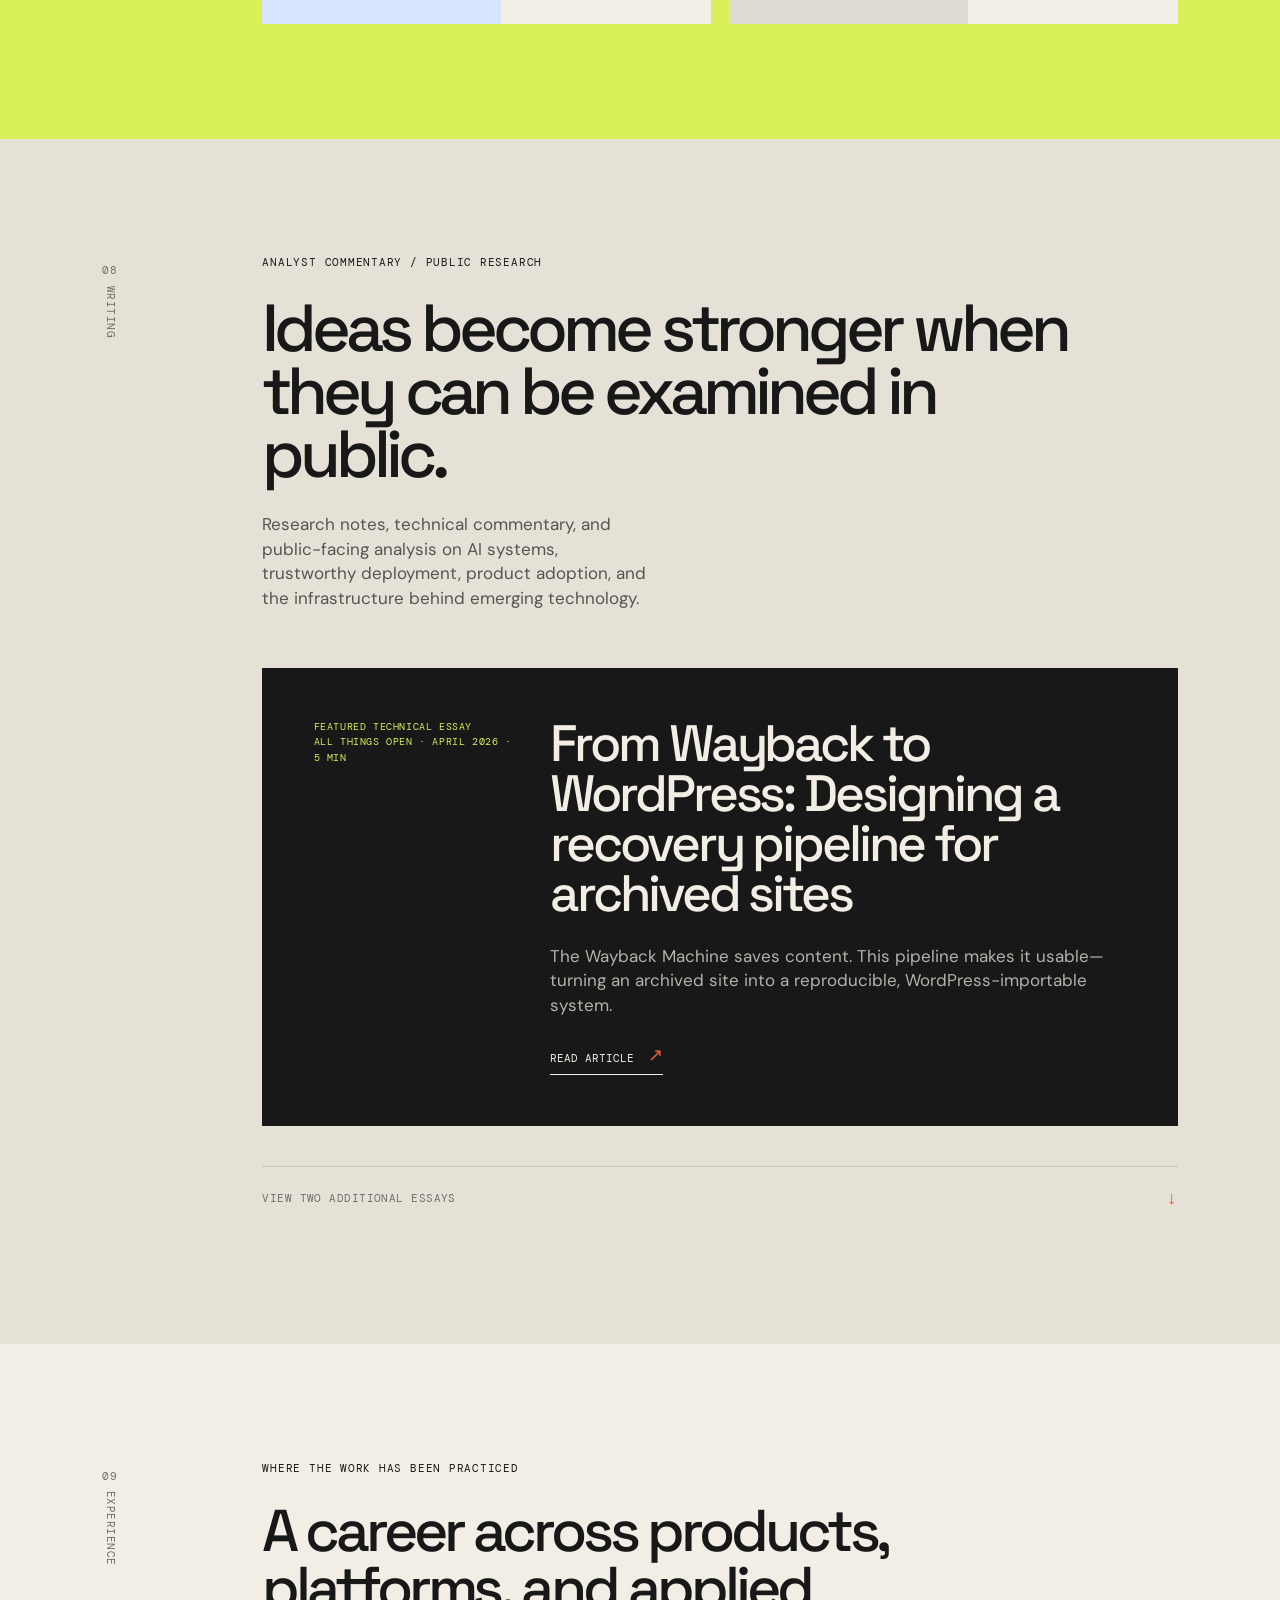
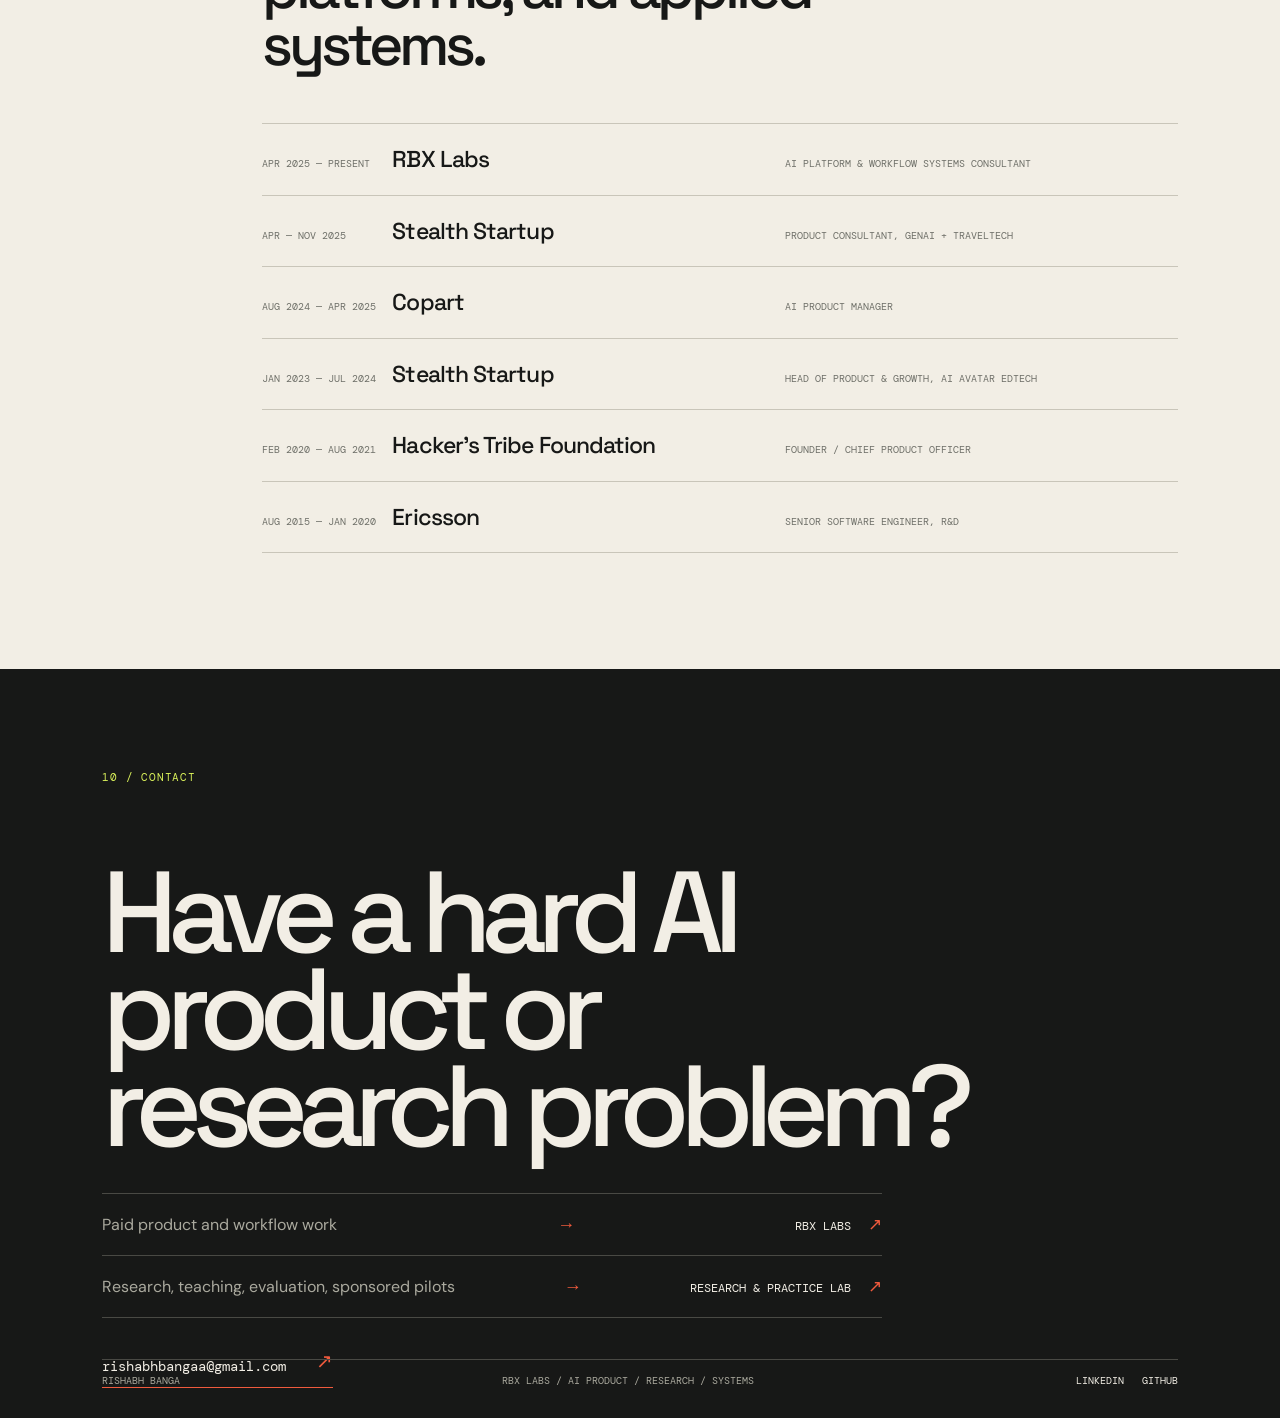
==== commit d76868c3: "Update portfolio redirect metadata" ====
--- a/index.html
+++ b/index.html
@@ -4,8 +4,9 @@
     <meta charset="utf-8">
     <meta name="viewport" content="width=device-width, initial-scale=1">
     <meta http-equiv="refresh" content="0; url=v2.html">
-    <title>Rishabh Banga</title>
-    <link rel="canonical" href="v2.html">
+    <meta name="description" content="Rishabh Banga is an AI product leader, founder of RBX Labs, and research practitioner focused on product judgment, trustworthy systems, and practical AI adoption.">
+    <title>Rishabh Banga | AI Product Judgment, Research, and RBX Labs</title>
+    <link rel="canonical" href="https://rishabhbanga.github.io/">
 </head>
 <body>
     <p><a href="v2.html">Open Rishabh Banga’s portfolio</a></p>
